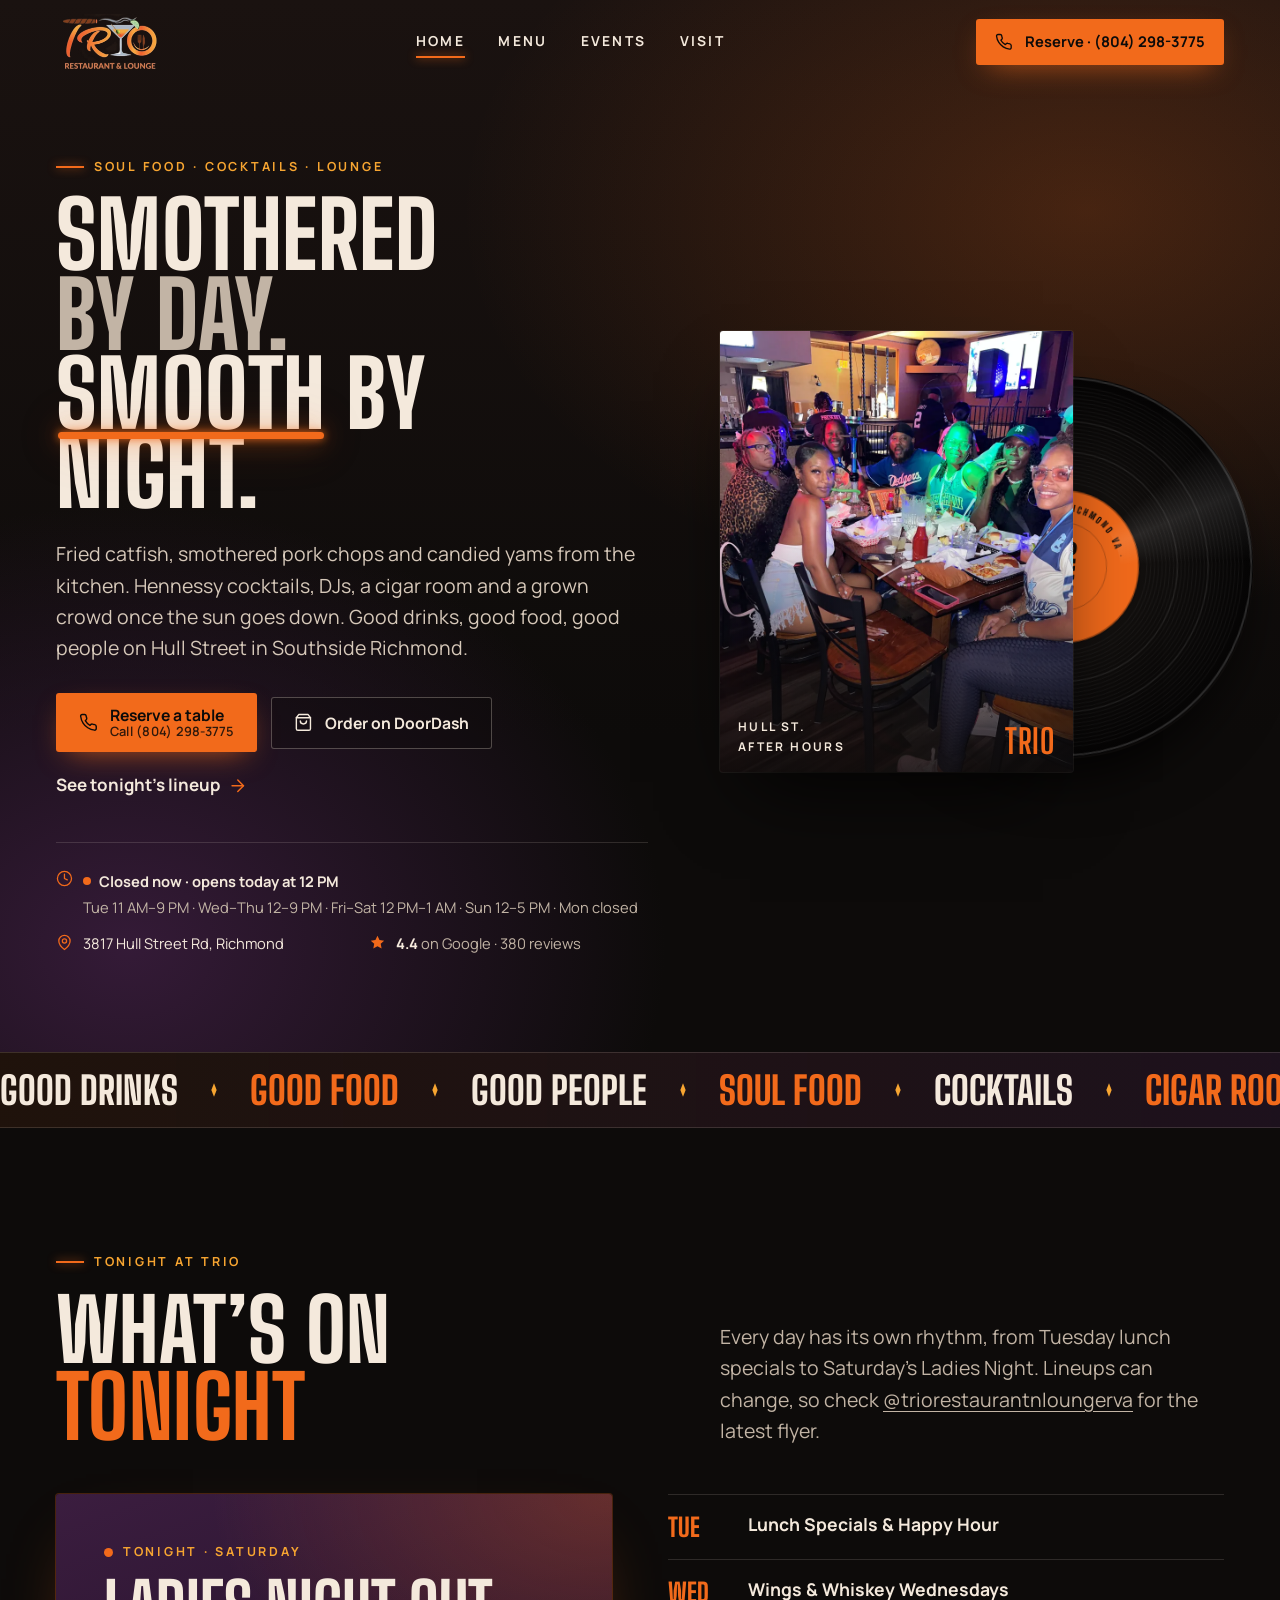
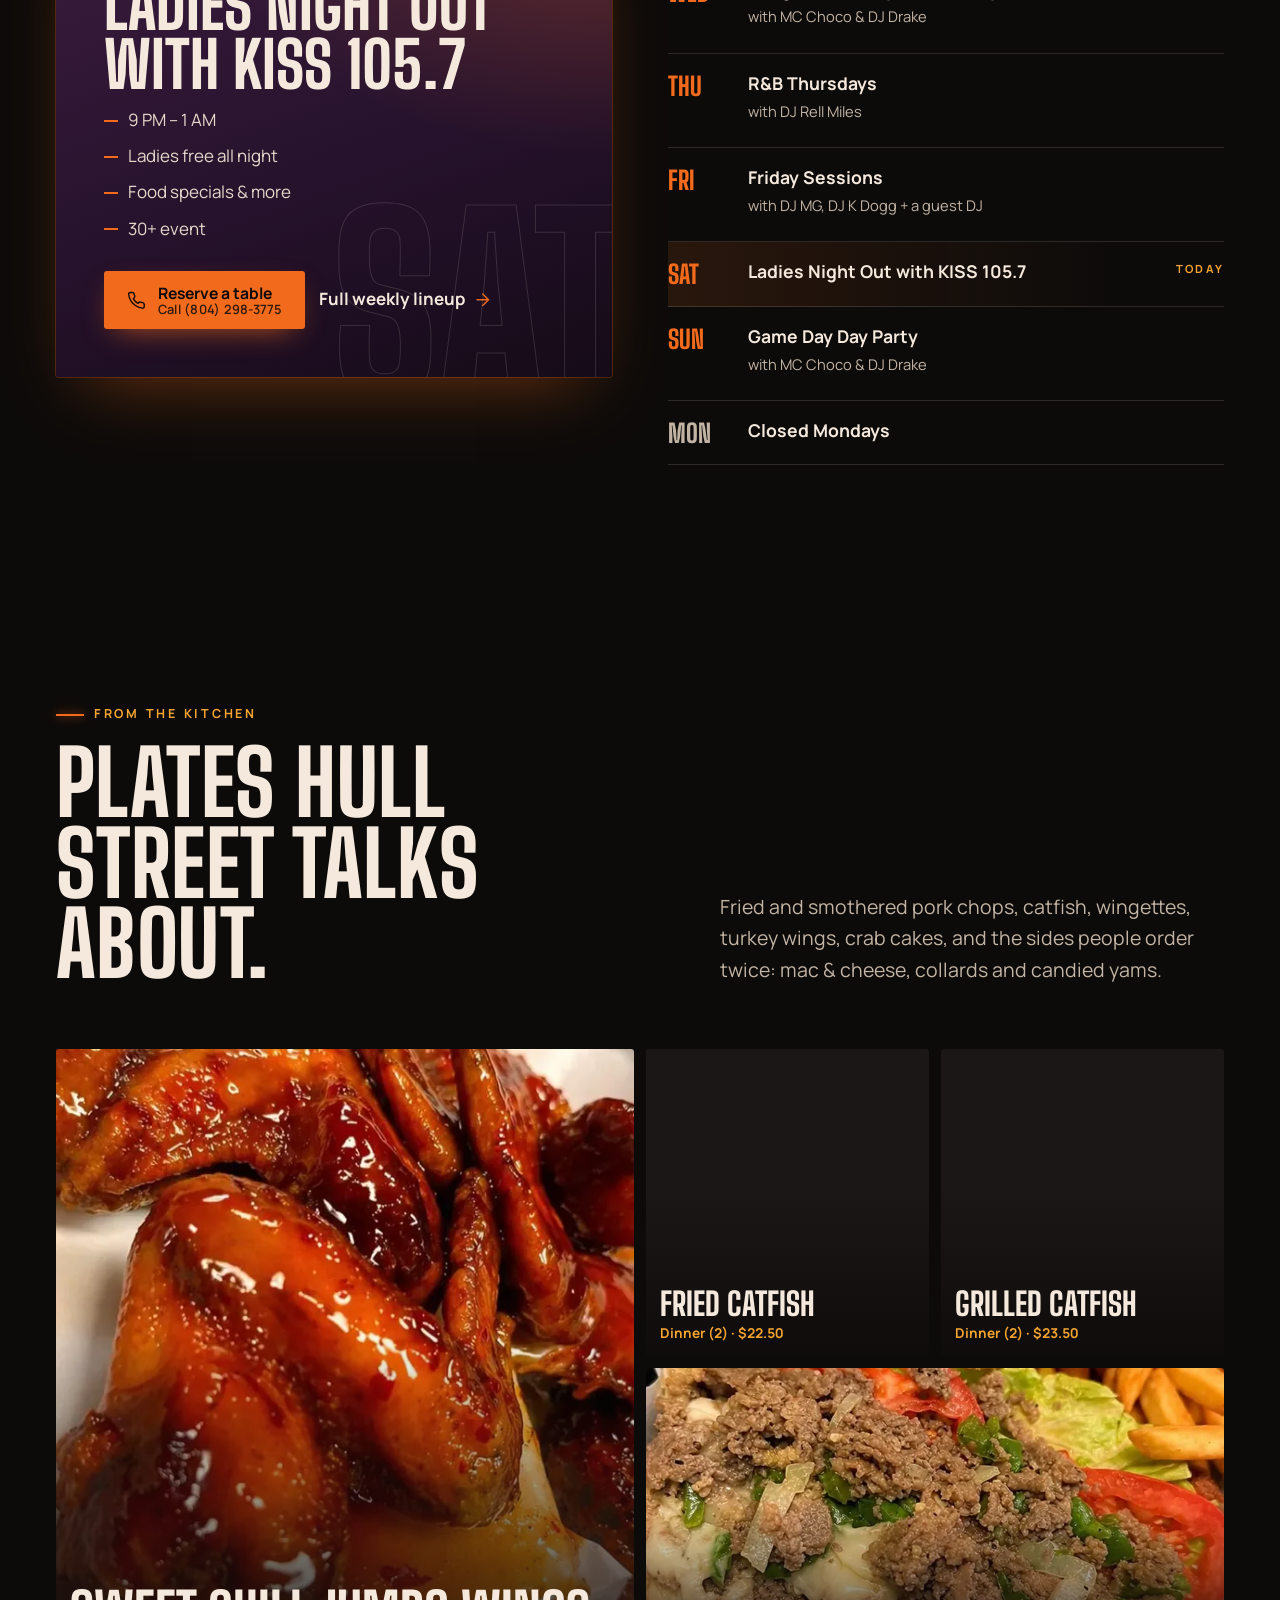
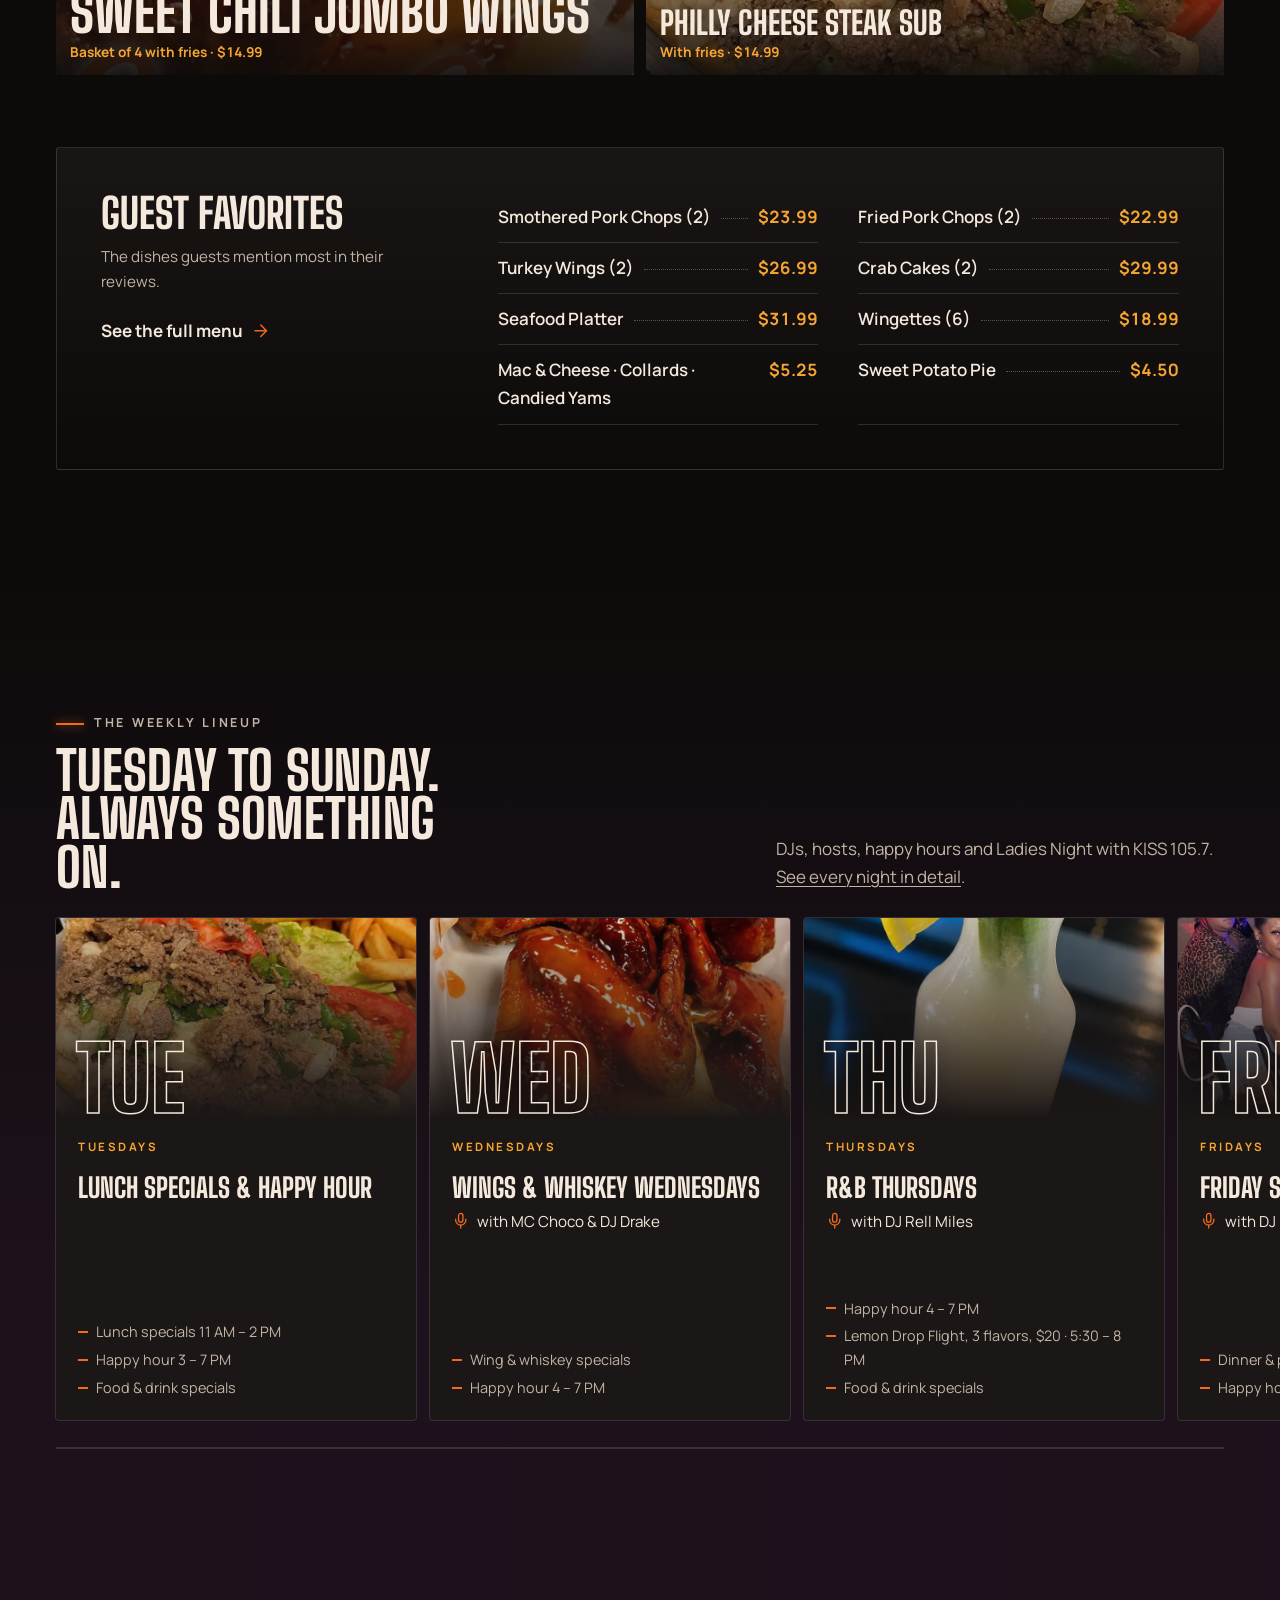
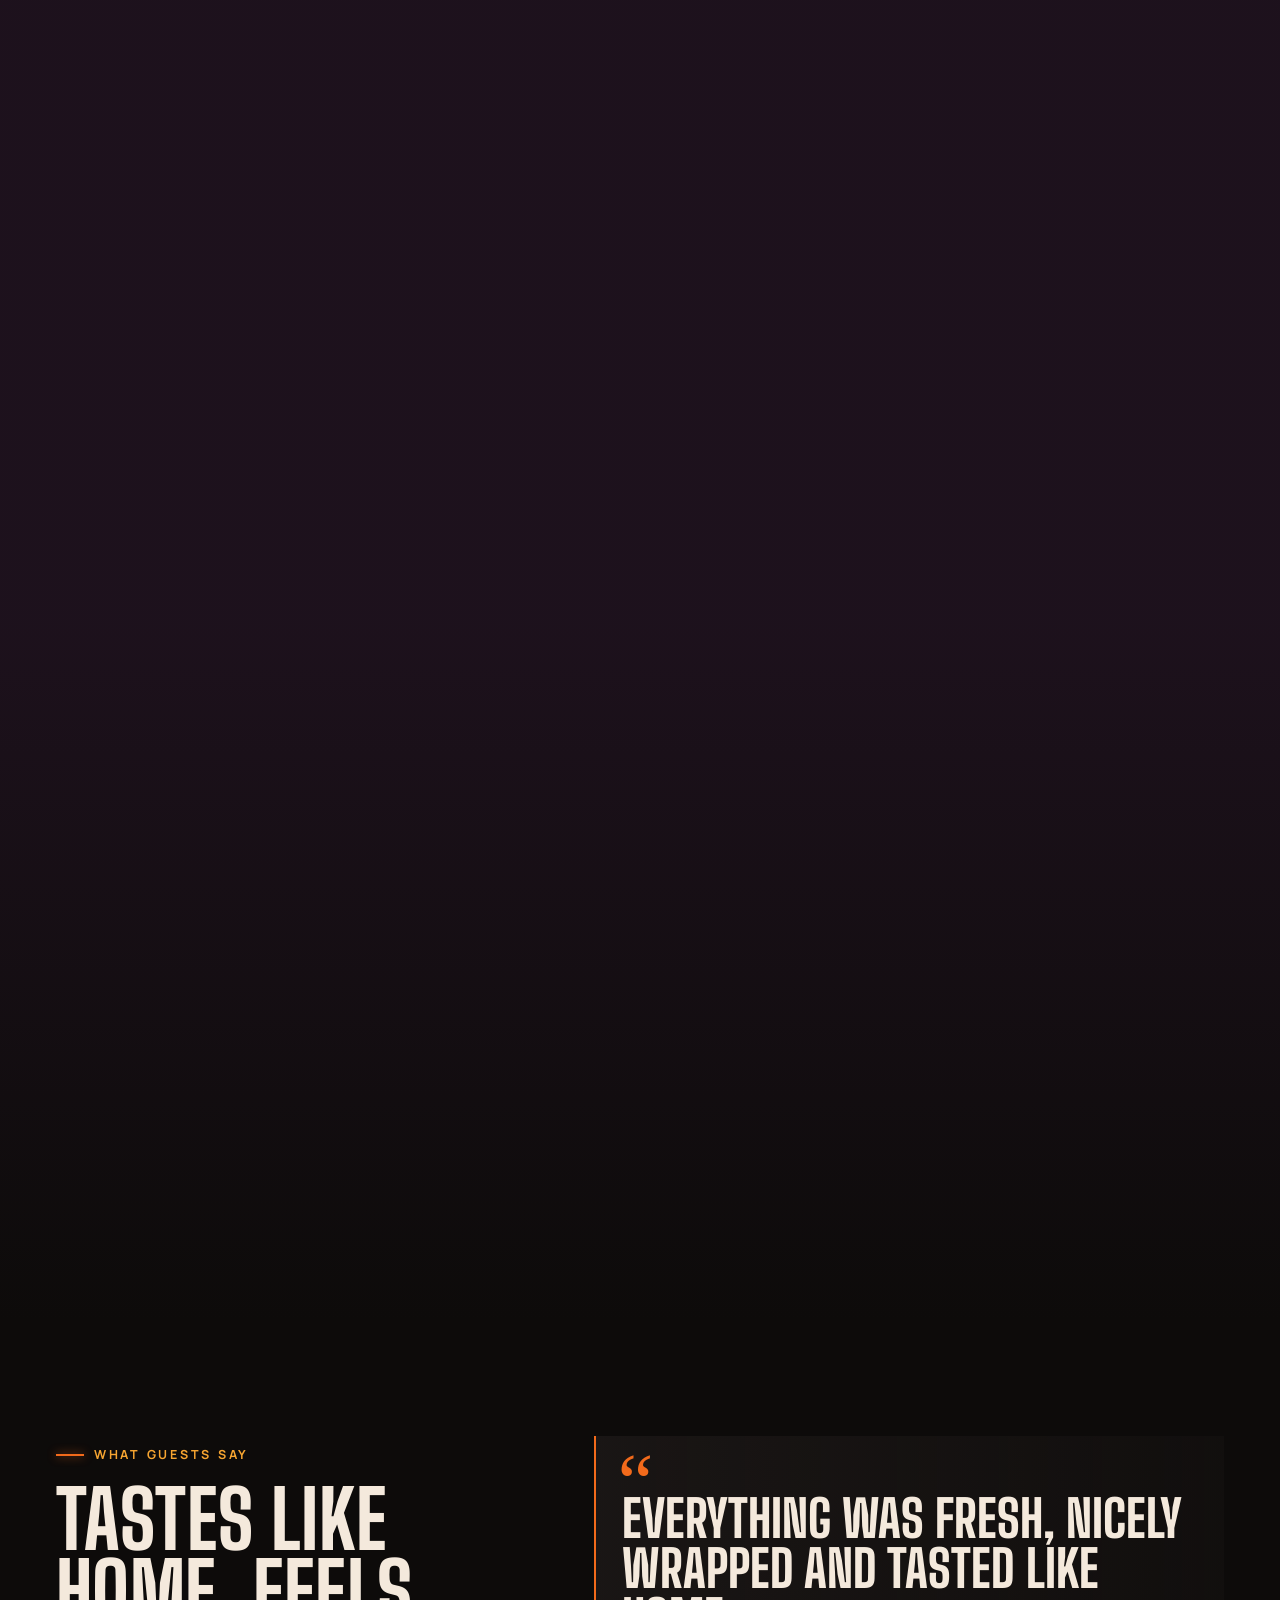
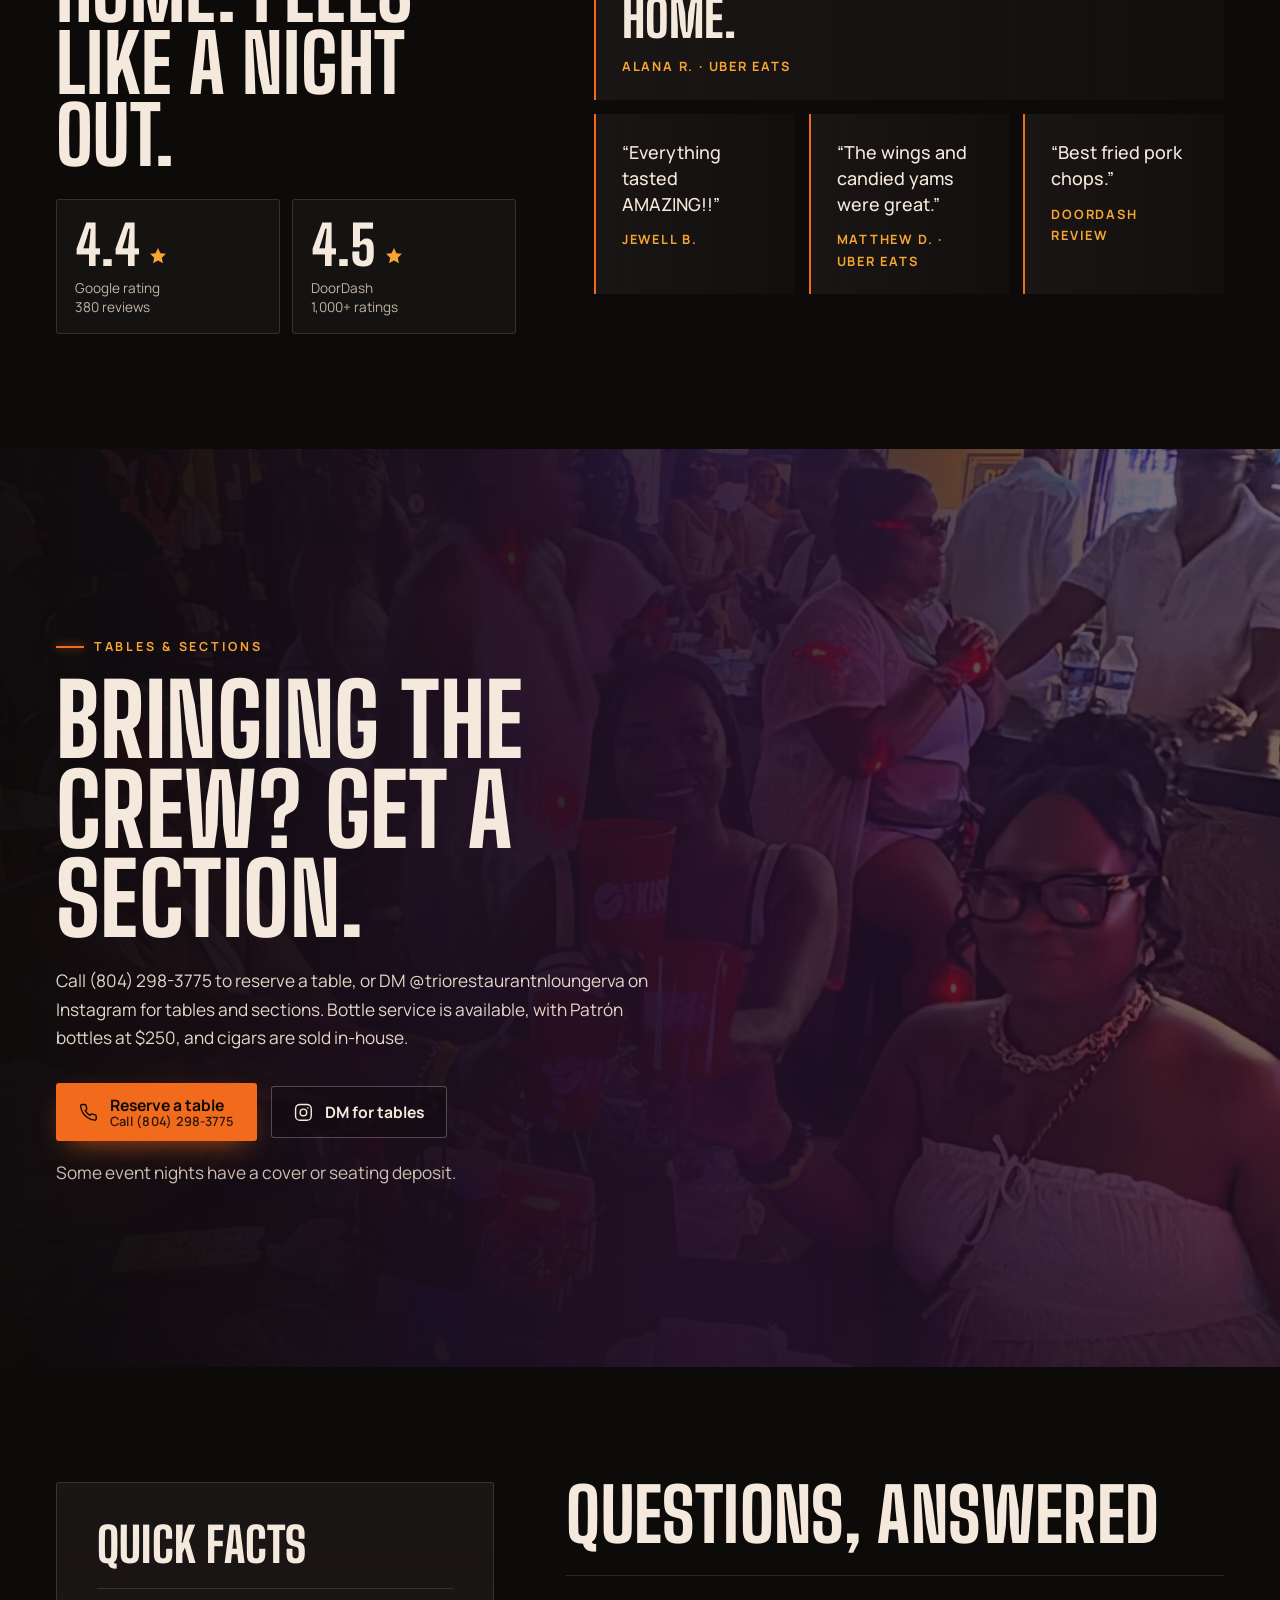
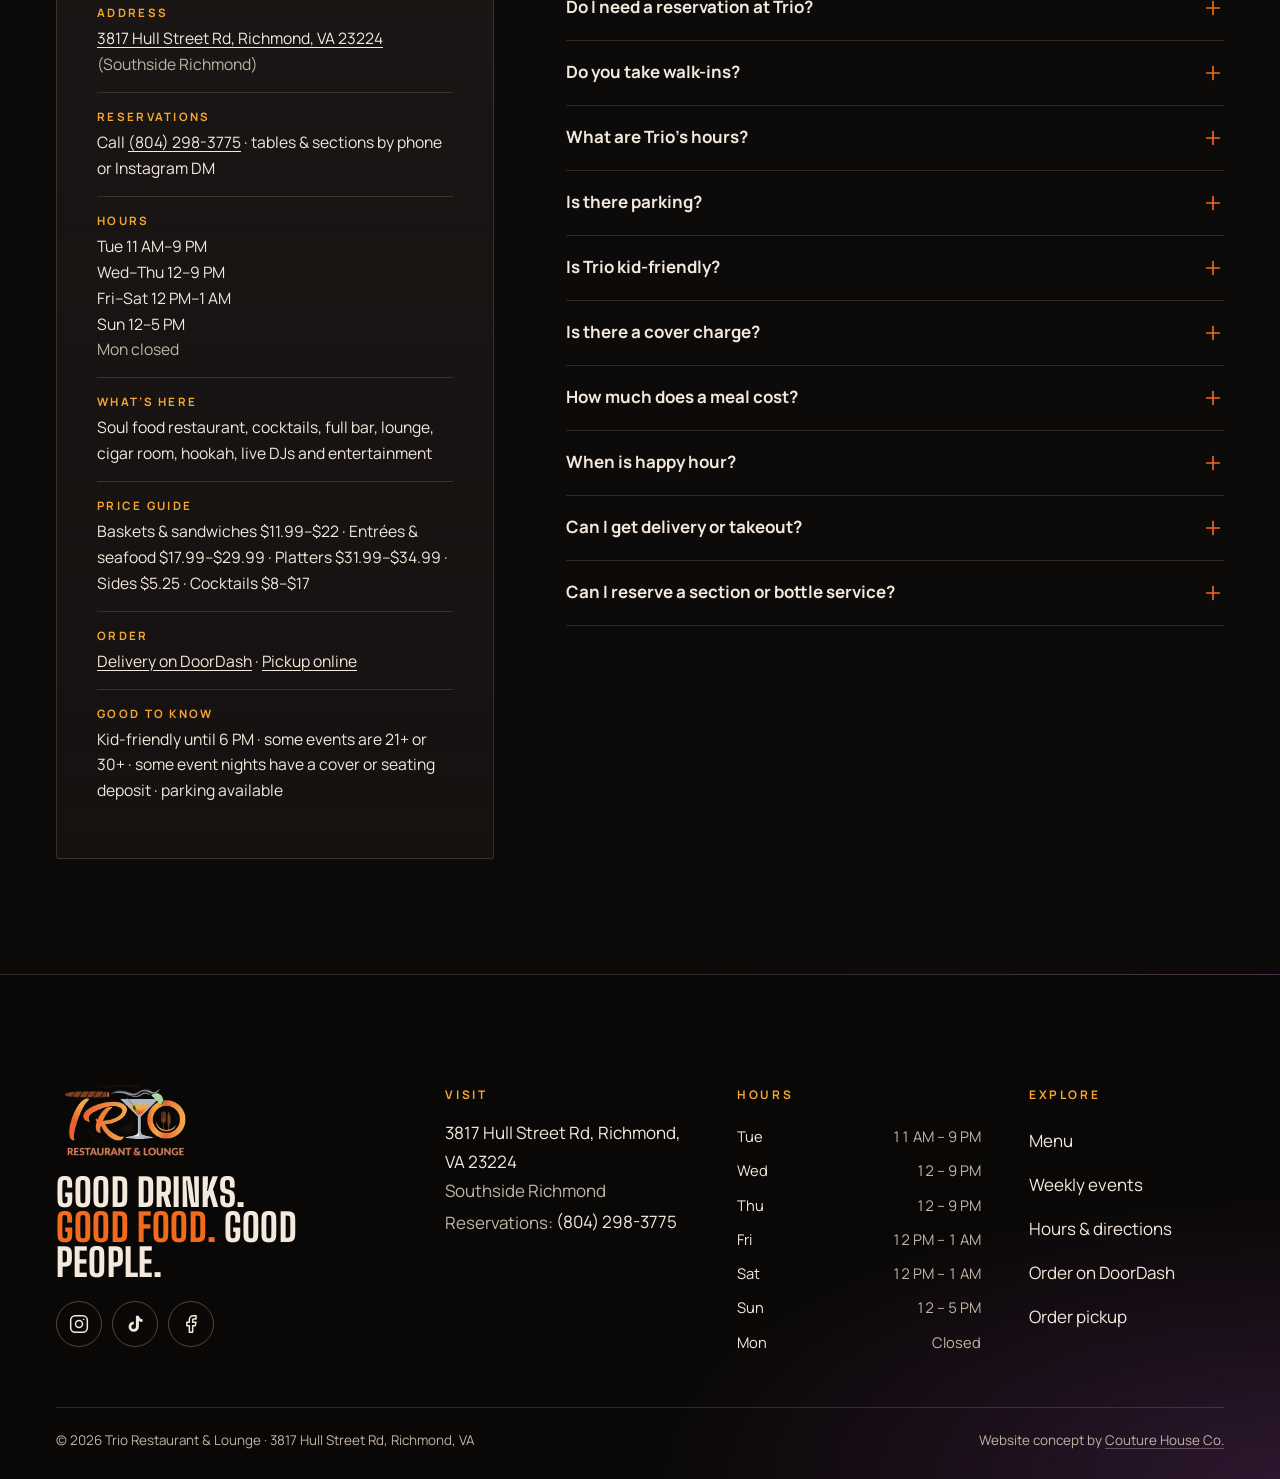
==== index.html @ 821d1ee8 "Initial commit: Trio Restaurant and Lounge static website for triorva.com." ====
<!doctype html>
<html lang="en">
<head>
<meta charset="utf-8">
<meta name="viewport" content="width=device-width, initial-scale=1, viewport-fit=cover">
<title>Trio Restaurant &amp; Lounge | Soul Food Lounge, Richmond, VA</title>
<meta name="description" content="Soul food by day, lounge by night on Hull Street Rd. Fried catfish, smothered chops, Hennessy cocktails, DJs &amp; a cigar room in Richmond, VA.">
<link rel="canonical" href="https://triorva.com/">
<meta name="robots" content="index, follow, max-image-preview:large">
<meta name="theme-color" content="#0d0b0a">
<meta name="color-scheme" content="dark">
<meta property="og:type" content="restaurant">
<meta property="og:site_name" content="Trio Restaurant &amp; Lounge">
<meta property="og:title" content="Trio Restaurant &amp; Lounge | Soul Food Lounge, Richmond, VA">
<meta property="og:description" content="Soul food by day, lounge by night on Hull Street Rd. Fried catfish, smothered chops, Hennessy cocktails, DJs &amp; a cigar room in Richmond, VA.">
<meta property="og:url" content="https://triorva.com/">
<meta property="og:image" content="https://triorva.com/assets/img/og.jpg">
<meta property="og:image:width" content="1200">
<meta property="og:image:height" content="630">
<meta property="og:image:alt" content="Trio Restaurant &amp; Lounge logo over a packed lounge on Hull Street Rd, Richmond">
<meta property="og:locale" content="en_US">
<meta name="twitter:card" content="summary_large_image">
<meta name="twitter:title" content="Trio Restaurant &amp; Lounge | Soul Food Lounge, Richmond, VA">
<meta name="twitter:description" content="Soul food by day, lounge by night on Hull Street Rd. Fried catfish, smothered chops, Hennessy cocktails, DJs &amp; a cigar room in Richmond, VA.">
<meta name="twitter:image" content="https://triorva.com/assets/img/og.jpg">
<link rel="icon" href="assets/img/favicon.svg" type="image/svg+xml">
<link rel="icon" href="assets/img/favicon-32.png" sizes="32x32" type="image/png">
<link rel="apple-touch-icon" href="assets/img/apple-touch-icon.png">
<link rel="manifest" href="site.webmanifest">
<link rel="preload" href="assets/fonts/big-shoulders-display-latin-700-normal.woff2" as="font" type="font/woff2" crossorigin>
<link rel="stylesheet" href="assets/css/fonts.css">
<link rel="stylesheet" href="assets/css/site.css">
<script>document.documentElement.classList.add('js');</script>
<script src="assets/js/site.js" defer></script>
<script type="application/ld+json">{"@context":"https://schema.org","@type":"Restaurant","additionalType":"https://schema.org/BarOrPub","@id":"https://triorva.com/#restaurant","name":"Trio Restaurant & Lounge","alternateName":"TRiO","description":"Soul food restaurant, cocktail bar and lounge on Hull Street Rd in Southside Richmond, VA, with a cigar room, live DJs and weekly events.","url":"https://triorva.com/","logo":"https://triorva.com/assets/img/logo-trio.webp","image":["https://triorva.com/assets/img/og.jpg","https://triorva.com/assets/img/lounge-crowd.webp","https://triorva.com/assets/img/plate-catfish-fried.webp"],"telephone":"+1-804-298-3775","address":{"@type":"PostalAddress","streetAddress":"3817 Hull Street Rd","addressLocality":"Richmond","addressRegion":"VA","postalCode":"23224","addressCountry":"US"},"areaServed":[{"@type":"City","name":"Richmond, VA"},{"@type":"Place","name":"Southside Richmond"}],"openingHoursSpecification":[{"@type":"OpeningHoursSpecification","dayOfWeek":"https://schema.org/Tuesday","opens":"11:00","closes":"21:00"},{"@type":"OpeningHoursSpecification","dayOfWeek":["https://schema.org/Wednesday","https://schema.org/Thursday"],"opens":"12:00","closes":"21:00"},{"@type":"OpeningHoursSpecification","dayOfWeek":["https://schema.org/Friday","https://schema.org/Saturday"],"opens":"12:00","closes":"01:00"},{"@type":"OpeningHoursSpecification","dayOfWeek":"https://schema.org/Sunday","opens":"12:00","closes":"17:00"}],"servesCuisine":["Soul Food","Southern","Seafood"],"priceRange":"$11–$35","acceptsReservations":true,"hasMenu":"https://triorva.com/menu.html","sameAs":["https://www.instagram.com/triorestaurantnloungerva/","https://www.tiktok.com/@triorva7","https://www.facebook.com/p/TRIO-Restaurant-Lounge-100068865251230/"],"amenityFeature":[{"@type":"LocationFeatureSpecification","name":"Full bar","value":true},{"@type":"LocationFeatureSpecification","name":"Cigar room","value":true},{"@type":"LocationFeatureSpecification","name":"Live DJs and entertainment","value":true},{"@type":"LocationFeatureSpecification","name":"Parking available","value":true}],"potentialAction":{"@type":"OrderAction","target":{"@type":"EntryPoint","urlTemplate":"https://www.doordash.com/store/trio-restaurant-&-lounge-richmond-1803823/","actionPlatform":["https://schema.org/DesktopWebPlatform","https://schema.org/MobileWebPlatform"]},"deliveryMethod":"https://purl.org/goodrelations/v1#DeliveryModeOwnFleet"},"aggregateRating":{"@type":"AggregateRating","ratingValue":"4.4","reviewCount":"380","bestRating":"5","worstRating":"1"}}</script>
<script type="application/ld+json">{"@context":"https://schema.org","@type":"WebSite","@id":"https://triorva.com/#website","url":"https://triorva.com/","name":"Trio Restaurant & Lounge","inLanguage":"en-US","publisher":{"@id":"https://triorva.com/#restaurant"}}</script>
<script type="application/ld+json">{"@context":"https://schema.org","@type":"FAQPage","mainEntity":[{"@type":"Question","name":"Do I need a reservation at Trio?","acceptedAnswer":{"@type":"Answer","text":"Reservations are taken by phone at (804) 298-3775. They are the best way to lock in a table on busy event nights, and tables and sections can also be requested by Instagram DM."}},{"@type":"Question","name":"Do you take walk-ins?","acceptedAnswer":{"@type":"Answer","text":"Yes. Walk in any time during regular hours. On Friday and Saturday event nights, calling ahead is the safest way to get a seat."}},{"@type":"Question","name":"What are Trio’s hours?","acceptedAnswer":{"@type":"Answer","text":"Tuesday 11 AM–9 PM, Wednesday and Thursday 12–9 PM, Friday and Saturday 12 PM–1 AM, and Sunday 12–5 PM. Trio is closed on Mondays."}},{"@type":"Question","name":"Is there parking?","acceptedAnswer":{"@type":"Answer","text":"Yes, parking is available at the restaurant at 3817 Hull Street Rd."}},{"@type":"Question","name":"Is Trio kid-friendly?","acceptedAnswer":{"@type":"Answer","text":"Yes, until 6 PM, with a kids menu of tenders, wingettes and shrimp from $10.99. After that it’s a grown-folks lounge, and some events are 21+ or 30+."}},{"@type":"Question","name":"Is there a cover charge?","acceptedAnswer":{"@type":"Answer","text":"Some event nights have a cover or a seating deposit. Call or check Trio’s Instagram for the night you’re planning."}},{"@type":"Question","name":"How much does a meal cost?","acceptedAnswer":{"@type":"Answer","text":"Baskets and sandwiches with fries run $11.99–$22, entrées and seafood dinners $17.99–$29.99, and Trio platters $31.99–$34.99. Sides are $5.25 and signature cocktails $8–$17."}},{"@type":"Question","name":"When is happy hour?","acceptedAnswer":{"@type":"Answer","text":"Tuesday 3–7 PM, Wednesday and Thursday 4–7 PM, and Friday 4–8 PM, with food and drink specials."}},{"@type":"Question","name":"Can I get delivery or takeout?","acceptedAnswer":{"@type":"Answer","text":"Yes. Order delivery on DoorDash, or order pickup online through Trio’s Toast page."}},{"@type":"Question","name":"Can I reserve a section or bottle service?","acceptedAnswer":{"@type":"Answer","text":"Yes. Tables and sections can be reserved by calling (804) 298-3775 or sending a DM to @triorestaurantnloungerva on Instagram. Bottle service is available, with Patrón bottles at $250."}}]}</script>
</head>
<body>
<a class="skip-link" href="#main">Skip to content</a>
<div class="smoke" aria-hidden="true"></div>
<header class="site-header">
  <div class="wrap header-inner">
    <a class="brand" href="index.html" aria-label="Trio Restaurant &amp; Lounge, home">
      <img src="assets/img/logo-trio-alpha.webp" width="432" height="223" alt="Trio Restaurant &amp; Lounge">
    </a>
    <nav id="site-nav" class="site-nav" aria-label="Main">
      <ul>
        <li><a href="index.html" aria-current="page">Home<span>Soul food & lounge</span></a></li><li><a href="menu.html">Menu<span>Plates & drinks</span></a></li><li><a href="events.html">Events<span>Weekly lineup</span></a></li><li><a href="visit.html">Visit<span>Hours & directions</span></a></li>
      </ul>
      <div class="nav-extra">
        <a class="btn btn--ember" href="tel:+18042983775"><svg class="icon" viewBox="0 0 24 24" aria-hidden="true" focusable="false"><path d="M22 16.9v3a2 2 0 0 1-2.2 2 19.8 19.8 0 0 1-8.6-3.1 19.5 19.5 0 0 1-6-6A19.8 19.8 0 0 1 2.1 4.2 2 2 0 0 1 4.1 2h3a2 2 0 0 1 2 1.7c.1.9.4 1.8.7 2.7a2 2 0 0 1-.5 2.1L8 9.8a16 16 0 0 0 6 6l1.3-1.3a2 2 0 0 1 2.1-.4c.9.3 1.8.6 2.7.7a2 2 0 0 1 1.7 2z"/></svg><span class="btn-stack">Reserve a table<small>Call (804) 298-3775</small></span></a>
        <a class="btn btn--ghost" href="https://www.doordash.com/store/trio-restaurant-&-lounge-richmond-1803823/" rel="noopener" target="_blank"><svg class="icon" viewBox="0 0 24 24" aria-hidden="true" focusable="false"><path d="M6 2 3 6v14a2 2 0 0 0 2 2h14a2 2 0 0 0 2-2V6l-3-4z"/><path d="M3 6h18"/><path d="M16 10a4 4 0 0 1-8 0"/></svg>Order delivery on DoorDash</a>
        <a class="btn btn--ghost" href="https://www.instagram.com/triorestaurantnloungerva/" rel="noopener" target="_blank"><svg class="icon" viewBox="0 0 24 24" aria-hidden="true" focusable="false"><rect x="2" y="2" width="20" height="20" rx="5.5"/><circle cx="12" cy="12" r="4.2"/><circle cx="17.6" cy="6.4" r="1" fill="currentColor" stroke="none"/></svg>Follow @triorestaurantnloungerva</a>
      </div>
    </nav>
    <div class="header-actions">
      <a class="btn btn--ember header-cta" href="tel:+18042983775"><svg class="icon" viewBox="0 0 24 24" aria-hidden="true" focusable="false"><path d="M22 16.9v3a2 2 0 0 1-2.2 2 19.8 19.8 0 0 1-8.6-3.1 19.5 19.5 0 0 1-6-6A19.8 19.8 0 0 1 2.1 4.2 2 2 0 0 1 4.1 2h3a2 2 0 0 1 2 1.7c.1.9.4 1.8.7 2.7a2 2 0 0 1-.5 2.1L8 9.8a16 16 0 0 0 6 6l1.3-1.3a2 2 0 0 1 2.1-.4c.9.3 1.8.6 2.7.7a2 2 0 0 1 1.7 2z"/></svg>Reserve · (804) 298-3775</a>
      <button class="nav-toggle" type="button" aria-expanded="false" aria-controls="site-nav" aria-label="Open menu">
        <svg class="icon icon-menu" viewBox="0 0 24 24" aria-hidden="true" focusable="false"><path d="M4 7h16"/><path d="M4 12h16"/><path d="M4 17h10"/></svg><svg class="icon icon-close" viewBox="0 0 24 24" aria-hidden="true" focusable="false"><path d="M18 6 6 18"/><path d="m6 6 12 12"/></svg><span>Menu</span>
      </button>
    </div>
  </div>
</header>
<main id="main">
<section class="hero" aria-labelledby="hero-title">
  <div class="wrap hero-grid">
    <div class="hero-copy">
      <p class="eyebrow">Soul food · Cocktails · Lounge</p>
      <h1 id="hero-title" class="display hero-title"><span class="line">Smothered</span><span class="line line--dim">by day.</span><span class="line"><span class="neon">Smooth</span> by night.</span></h1>
      <p class="lede">Fried catfish, smothered pork chops and candied yams from the kitchen. Hennessy cocktails, DJs, a cigar room and a grown crowd once the sun goes down. Good drinks, good food, good people on Hull Street in Southside Richmond.</p>
      <div class="cta-row">
        <a class="btn btn--ember " href="tel:+18042983775"><svg class="icon" viewBox="0 0 24 24" aria-hidden="true" focusable="false"><path d="M22 16.9v3a2 2 0 0 1-2.2 2 19.8 19.8 0 0 1-8.6-3.1 19.5 19.5 0 0 1-6-6A19.8 19.8 0 0 1 2.1 4.2 2 2 0 0 1 4.1 2h3a2 2 0 0 1 2 1.7c.1.9.4 1.8.7 2.7a2 2 0 0 1-.5 2.1L8 9.8a16 16 0 0 0 6 6l1.3-1.3a2 2 0 0 1 2.1-.4c.9.3 1.8.6 2.7.7a2 2 0 0 1 1.7 2z"/></svg><span class="btn-stack">Reserve a table<small>Call (804) 298-3775</small></span></a>
        <a class="btn btn--ghost" href="https://www.doordash.com/store/trio-restaurant-&-lounge-richmond-1803823/" rel="noopener" target="_blank"><svg class="icon" viewBox="0 0 24 24" aria-hidden="true" focusable="false"><path d="M6 2 3 6v14a2 2 0 0 0 2 2h14a2 2 0 0 0 2-2V6l-3-4z"/><path d="M3 6h18"/><path d="M16 10a4 4 0 0 1-8 0"/></svg>Order on DoorDash</a>
        <a class="text-link" href="#tonight">See tonight’s lineup<svg class="icon" viewBox="0 0 24 24" aria-hidden="true" focusable="false"><path d="M5 12h14"/><path d="m12 5 7 7-7 7"/></svg></a>
      </div>
      <ul class="hero-meta">
        <li><svg class="icon" viewBox="0 0 24 24" aria-hidden="true" focusable="false"><circle cx="12" cy="12" r="10"/><path d="M12 6v6l4 2"/></svg><span><span class="open-status" data-open-status hidden></span> <span class="hero-hours">Tue 11 AM–9 PM · Wed–Thu 12–9 PM · Fri–Sat 12 PM–1 AM · Sun 12–5 PM · Mon closed</span></span></li>
        <li><svg class="icon" viewBox="0 0 24 24" aria-hidden="true" focusable="false"><path d="M20 10c0 6-8 12-8 12s-8-6-8-12a8 8 0 0 1 16 0z"/><circle cx="12" cy="10" r="3"/></svg><a href="https://www.google.com/maps/search/?api=1&query=Trio+Restaurant+%26+Lounge+3817+Hull+Street+Rd+Richmond+VA+23224" rel="noopener" target="_blank">3817 Hull Street Rd, Richmond</a></li>
        <li><svg class="icon icon--fill" viewBox="0 0 24 24" aria-hidden="true" focusable="false"><path d="M12 2.5l2.9 6.1 6.6.8-4.9 4.6 1.3 6.6L12 17.3l-5.9 3.3 1.3-6.6L2.5 9.4l6.6-.8z"/></svg><span><strong>4.4</strong> on Google · 380 reviews</span></li>
      </ul>
    </div>
    <div class="hero-visual">
      <div class="vinyl" aria-hidden="true">
  <svg class="vinyl-disc" data-vinyl viewBox="0 0 400 400" focusable="false">
    <defs>
      <radialGradient id="hv-g" cx="50%" cy="50%" r="50%">
        <stop offset="0" stop-color="#1c1816"/><stop offset="0.6" stop-color="#0e0c0b"/><stop offset="1" stop-color="#050404"/>
      </radialGradient>
      <path id="hv-ring" d="M200,200 m-58,0 a58,58 0 1,1 116,0 a58,58 0 1,1 -116,0"/>
    </defs>
    <circle cx="200" cy="200" r="199" fill="url(#hv-g)"/>
    <circle cx="200" cy="200" r="197" fill="none" stroke="rgba(255,255,255,.16)" stroke-width="2"/>
    <circle cx="200" cy="200" r="188" fill="none" stroke="rgba(255,255,255,0.05)" stroke-width="1"/><circle cx="200" cy="200" r="184" fill="none" stroke="rgba(255,255,255,0.05)" stroke-width="1"/><circle cx="200" cy="200" r="180" fill="none" stroke="rgba(255,255,255,0.05)" stroke-width="1"/><circle cx="200" cy="200" r="176" fill="none" stroke="rgba(255,255,255,0.05)" stroke-width="1"/><circle cx="200" cy="200" r="172" fill="none" stroke="rgba(255,255,255,0.05)" stroke-width="1"/><circle cx="200" cy="200" r="168" fill="none" stroke="rgba(255,255,255,0.05)" stroke-width="1"/><circle cx="200" cy="200" r="164" fill="none" stroke="rgba(255,255,255,0.05)" stroke-width="1"/><circle cx="200" cy="200" r="160" fill="none" stroke="rgba(255,255,255,0.05)" stroke-width="1"/><circle cx="200" cy="200" r="156" fill="none" stroke="rgba(255,255,255,0.05)" stroke-width="1"/><circle cx="200" cy="200" r="152" fill="none" stroke="rgba(255,255,255,0.1)" stroke-width="1.4"/><circle cx="200" cy="200" r="148" fill="none" stroke="rgba(255,255,255,0.05)" stroke-width="1"/><circle cx="200" cy="200" r="144" fill="none" stroke="rgba(255,255,255,0.05)" stroke-width="1"/><circle cx="200" cy="200" r="140" fill="none" stroke="rgba(255,255,255,0.05)" stroke-width="1"/><circle cx="200" cy="200" r="136" fill="none" stroke="rgba(255,255,255,0.05)" stroke-width="1"/><circle cx="200" cy="200" r="132" fill="none" stroke="rgba(255,255,255,0.05)" stroke-width="1"/><circle cx="200" cy="200" r="128" fill="none" stroke="rgba(255,255,255,0.05)" stroke-width="1"/><circle cx="200" cy="200" r="124" fill="none" stroke="rgba(255,255,255,0.05)" stroke-width="1"/><circle cx="200" cy="200" r="120" fill="none" stroke="rgba(255,255,255,0.1)" stroke-width="1.4"/><circle cx="200" cy="200" r="116" fill="none" stroke="rgba(255,255,255,0.05)" stroke-width="1"/><circle cx="200" cy="200" r="112" fill="none" stroke="rgba(255,255,255,0.05)" stroke-width="1"/><circle cx="200" cy="200" r="108" fill="none" stroke="rgba(255,255,255,0.05)" stroke-width="1"/><circle cx="200" cy="200" r="104" fill="none" stroke="rgba(255,255,255,0.05)" stroke-width="1"/><circle cx="200" cy="200" r="100" fill="none" stroke="rgba(255,255,255,0.05)" stroke-width="1"/><circle cx="200" cy="200" r="96" fill="none" stroke="rgba(255,255,255,0.05)" stroke-width="1"/><circle cx="200" cy="200" r="92" fill="none" stroke="rgba(255,255,255,0.05)" stroke-width="1"/><circle cx="200" cy="200" r="88" fill="none" stroke="rgba(255,255,255,0.05)" stroke-width="1"/>
    <circle cx="200" cy="200" r="80" fill="#f26a1b"/>
    <circle cx="200" cy="200" r="80" fill="none" stroke="#0d0b0a" stroke-opacity=".35" stroke-width="3"/>
    <circle cx="200" cy="200" r="46" fill="none" stroke="#0d0b0a" stroke-opacity=".25" stroke-width="1"/>
    <text class="vinyl-label-text" font-size="9.5" letter-spacing="2.4" fill="#0d0b0a"><textPath href="#hv-ring">SIDE A · HULL STREET SESSIONS · RICHMOND VA ·</textPath></text>
    <text class="vinyl-label-text" x="200" y="213" text-anchor="middle" font-size="38" fill="#0d0b0a">TRiO</text>
    <rect x="193" y="165" width="14" height="3" rx="1.5" fill="#f7a531"/>
    <circle cx="200" cy="200" r="5" fill="#0d0b0a"/>
  </svg>
  <div class="vinyl-sheen"></div>
</div>
      <figure class="sleeve">
        <img src="assets/img/lounge-crowd.webp" srcset="assets/img/lounge-crowd-800.webp 800w, assets/img/lounge-crowd.webp 1600w" sizes="(min-width: 960px) 40vw, 80vw" width="1600" height="2133" alt="Friends in football jerseys gathered around a table inside Trio’s lounge, lit in blue and warm amber" fetchpriority="high" decoding="async">
        <figcaption><span>Hull St.<br>After hours</span><b>TRiO</b></figcaption>
      </figure>
    </div>
  </div>
</section>

<div class="ticker">
  <p class="sr-only">Good drinks, good food, good people: soul food, cocktails, cigar room, hookah, live DJs and happy hour on Hull Street.</p>
  <div class="ticker-track" aria-hidden="true"><div class="ticker-group"><span>Good drinks</span><svg viewBox="0 0 24 24" aria-hidden="true" class="icon--fill" fill="currentColor"><path d="M12 2l4 10-4 10-4-10z"/></svg><span>Good food</span><svg viewBox="0 0 24 24" aria-hidden="true" class="icon--fill" fill="currentColor"><path d="M12 2l4 10-4 10-4-10z"/></svg><span>Good people</span><svg viewBox="0 0 24 24" aria-hidden="true" class="icon--fill" fill="currentColor"><path d="M12 2l4 10-4 10-4-10z"/></svg><span>Soul food</span><svg viewBox="0 0 24 24" aria-hidden="true" class="icon--fill" fill="currentColor"><path d="M12 2l4 10-4 10-4-10z"/></svg><span>Cocktails</span><svg viewBox="0 0 24 24" aria-hidden="true" class="icon--fill" fill="currentColor"><path d="M12 2l4 10-4 10-4-10z"/></svg><span>Cigar room</span><svg viewBox="0 0 24 24" aria-hidden="true" class="icon--fill" fill="currentColor"><path d="M12 2l4 10-4 10-4-10z"/></svg><span>Hookah</span><svg viewBox="0 0 24 24" aria-hidden="true" class="icon--fill" fill="currentColor"><path d="M12 2l4 10-4 10-4-10z"/></svg><span>Live DJs</span><svg viewBox="0 0 24 24" aria-hidden="true" class="icon--fill" fill="currentColor"><path d="M12 2l4 10-4 10-4-10z"/></svg><span>Happy hour</span><svg viewBox="0 0 24 24" aria-hidden="true" class="icon--fill" fill="currentColor"><path d="M12 2l4 10-4 10-4-10z"/></svg><span>Hull Street</span><svg viewBox="0 0 24 24" aria-hidden="true" class="icon--fill" fill="currentColor"><path d="M12 2l4 10-4 10-4-10z"/></svg></div><div class="ticker-group"><span>Good drinks</span><svg viewBox="0 0 24 24" aria-hidden="true" class="icon--fill" fill="currentColor"><path d="M12 2l4 10-4 10-4-10z"/></svg><span>Good food</span><svg viewBox="0 0 24 24" aria-hidden="true" class="icon--fill" fill="currentColor"><path d="M12 2l4 10-4 10-4-10z"/></svg><span>Good people</span><svg viewBox="0 0 24 24" aria-hidden="true" class="icon--fill" fill="currentColor"><path d="M12 2l4 10-4 10-4-10z"/></svg><span>Soul food</span><svg viewBox="0 0 24 24" aria-hidden="true" class="icon--fill" fill="currentColor"><path d="M12 2l4 10-4 10-4-10z"/></svg><span>Cocktails</span><svg viewBox="0 0 24 24" aria-hidden="true" class="icon--fill" fill="currentColor"><path d="M12 2l4 10-4 10-4-10z"/></svg><span>Cigar room</span><svg viewBox="0 0 24 24" aria-hidden="true" class="icon--fill" fill="currentColor"><path d="M12 2l4 10-4 10-4-10z"/></svg><span>Hookah</span><svg viewBox="0 0 24 24" aria-hidden="true" class="icon--fill" fill="currentColor"><path d="M12 2l4 10-4 10-4-10z"/></svg><span>Live DJs</span><svg viewBox="0 0 24 24" aria-hidden="true" class="icon--fill" fill="currentColor"><path d="M12 2l4 10-4 10-4-10z"/></svg><span>Happy hour</span><svg viewBox="0 0 24 24" aria-hidden="true" class="icon--fill" fill="currentColor"><path d="M12 2l4 10-4 10-4-10z"/></svg><span>Hull Street</span><svg viewBox="0 0 24 24" aria-hidden="true" class="icon--fill" fill="currentColor"><path d="M12 2l4 10-4 10-4-10z"/></svg></div></div>
</div>

<section class="tonight section" id="tonight" aria-labelledby="tonight-title">
  <div class="wrap tonight-grid no-feature">
    <div class="tonight-head reveal">
      <div>
        <p class="eyebrow">Tonight at Trio</p>
        <h2 class="display" id="tonight-title">What’s on <span class="tonight-when" data-tonight-label>this week</span></h2>
      </div>
      <p class="lede">Every day has its own rhythm, from Tuesday lunch specials to Saturday’s Ladies Night. Lineups can change, so check <a href="https://www.instagram.com/triorestaurantnloungerva/" rel="noopener" target="_blank">@triorestaurantnloungerva</a> for the latest flyer.</p>
    </div>
    <div class="tonight-feature reveal" data-tonight-feature hidden>
      <p class="tf-kicker"><span class="pulse" aria-hidden="true"></span><span data-tonight-kicker>Tonight</span></p>
      <div data-tonight-slot></div>
      <div class="cta-row">
        <a class="btn btn--ember " href="tel:+18042983775"><svg class="icon" viewBox="0 0 24 24" aria-hidden="true" focusable="false"><path d="M22 16.9v3a2 2 0 0 1-2.2 2 19.8 19.8 0 0 1-8.6-3.1 19.5 19.5 0 0 1-6-6A19.8 19.8 0 0 1 2.1 4.2 2 2 0 0 1 4.1 2h3a2 2 0 0 1 2 1.7c.1.9.4 1.8.7 2.7a2 2 0 0 1-.5 2.1L8 9.8a16 16 0 0 0 6 6l1.3-1.3a2 2 0 0 1 2.1-.4c.9.3 1.8.6 2.7.7a2 2 0 0 1 1.7 2z"/></svg><span class="btn-stack">Reserve a table<small>Call (804) 298-3775</small></span></a>
        <a class="text-link" href="events.html">Full weekly lineup<svg class="icon" viewBox="0 0 24 24" aria-hidden="true" focusable="false"><path d="M5 12h14"/><path d="m12 5 7 7-7 7"/></svg></a>
      </div>
    </div>
    <ol class="week-list reveal" data-week aria-label="This week at Trio">
      <li class="week-item" data-day="2">
          <span class="wk-day">Tue</span>
          <div class="wk-body">
            <h3 class="wk-title">Lunch Specials &amp; Happy Hour</h3>
            
            <ul class="wk-lines"><li>Lunch specials 11 AM – 2 PM</li><li>Happy hour 3 – 7 PM</li><li>Food &amp; drink specials</li></ul>
          </div>
        </li><li class="week-item" data-day="3">
          <span class="wk-day">Wed</span>
          <div class="wk-body">
            <h3 class="wk-title">Wings &amp; Whiskey Wednesdays</h3>
            <p class="wk-hosts">with MC Choco &amp; DJ Drake</p>
            <ul class="wk-lines"><li>Wing &amp; whiskey specials</li><li>Happy hour 4 – 7 PM</li></ul>
          </div>
        </li><li class="week-item" data-day="4">
          <span class="wk-day">Thu</span>
          <div class="wk-body">
            <h3 class="wk-title">R&amp;B Thursdays</h3>
            <p class="wk-hosts">with DJ Rell Miles</p>
            <ul class="wk-lines"><li>Happy hour 4 – 7 PM</li><li>Lemon Drop Flight, 3 flavors, $20 · 5:30 – 8 PM</li><li>Food &amp; drink specials</li></ul>
          </div>
        </li><li class="week-item" data-day="5">
          <span class="wk-day">Fri</span>
          <div class="wk-body">
            <h3 class="wk-title">Friday Sessions</h3>
            <p class="wk-hosts">with DJ MG, DJ K Dogg + a guest DJ</p>
            <ul class="wk-lines"><li>Dinner &amp; party</li><li>Happy hour 4 – 8 PM</li></ul>
          </div>
        </li><li class="week-item" data-day="6">
          <span class="wk-day">Sat</span>
          <div class="wk-body">
            <h3 class="wk-title">Ladies Night Out with KISS 105.7</h3>
            
            <ul class="wk-lines"><li>9 PM – 1 AM</li><li>Ladies free all night</li><li>Food specials &amp; more</li><li>30+ event</li></ul>
          </div>
        </li><li class="week-item" data-day="0">
          <span class="wk-day">Sun</span>
          <div class="wk-body">
            <h3 class="wk-title">Game Day Day Party</h3>
            <p class="wk-hosts">with MC Choco &amp; DJ Drake</p>
            <ul class="wk-lines"><li>Football season Sundays</li><li>Kitchen open 12 – 5 PM</li></ul>
          </div>
        </li><li class="week-item is-closed" data-day="1">
          <span class="wk-day">Mon</span>
          <div class="wk-body">
            <h3 class="wk-title">Closed Mondays</h3>
            
            <ul class="wk-lines"><li>Back Tuesday at 11 AM with lunch specials</li></ul>
          </div>
        </li>
    </ol>
  </div>
</section>

<section class="plates section" aria-labelledby="plates-title">
  <div class="wrap">
    <header class="section-head section-head--split reveal">
      <div>
        <p class="eyebrow">From the kitchen</p>
        <h2 class="display" id="plates-title">Plates Hull Street talks about.</h2>
      </div>
      <p class="lede">Fried and smothered pork chops, catfish, wingettes, turkey wings, crab cakes, and the sides people order twice: mac &amp; cheese, collards and candied yams.</p>
    </header>
    <div class="plates-grid">
      <figure class="plate plate--hero reveal">
        <img src="assets/img/plate-wings.webp" srcset="assets/img/plate-wings-800.webp 800w, assets/img/plate-wings.webp 1085w" sizes="(min-width: 900px) 50vw, 100vw" width="1085" height="916" alt="Sweet chili jumbo wings, glossy and sticky, piled in a paper-lined basket" loading="lazy" decoding="async">
        <figcaption><span class="plate-name">Sweet chili jumbo wings</span><span class="plate-price">Basket of 4 with fries · $14.99</span></figcaption>
      </figure>
      <figure class="plate plate--sq reveal" style="--d:.08s">
        <img src="assets/img/plate-catfish-fried.webp" width="560" height="602" alt="Golden fried catfish with rice and gravy, collard greens and a dinner roll" loading="lazy" decoding="async">
        <figcaption><span class="plate-name">Fried catfish</span><span class="plate-price">Dinner (2) · $22.50</span></figcaption>
      </figure>
      <figure class="plate plate--sq reveal" style="--d:.16s">
        <img src="assets/img/plate-catfish-grilled.webp" width="561" height="602" alt="Seasoned grilled catfish fillets with collard greens and a dinner roll" loading="lazy" decoding="async">
        <figcaption><span class="plate-name">Grilled catfish</span><span class="plate-price">Dinner (2) · $23.50</span></figcaption>
      </figure>
      <figure class="plate plate--wide reveal" style="--d:.1s">
        <img src="assets/img/plate-philly.webp" srcset="assets/img/plate-philly-800.webp 800w, assets/img/plate-philly.webp 968w" sizes="(min-width: 900px) 50vw, 100vw" width="968" height="853" alt="Philly cheesesteak sub with peppers, onions and melted cheese beside a pile of fries" loading="lazy" decoding="async">
        <figcaption><span class="plate-name">Philly cheese steak sub</span><span class="plate-price">With fries · $14.99</span></figcaption>
      </figure>
    </div>
    <div class="board reveal">
      <div>
        <h3>Guest favorites</h3>
        <p class="board-sub">The dishes guests mention most in their reviews.</p>
        <a class="text-link" href="menu.html">See the full menu<svg class="icon" viewBox="0 0 24 24" aria-hidden="true" focusable="false"><path d="M5 12h14"/><path d="m12 5 7 7-7 7"/></svg></a>
      </div>
      <ul class="leaders">
        <li><span class="l-name">Smothered Pork Chops (2)</span><span class="l-dots"></span><span class="l-price">$23.99</span></li>
        <li><span class="l-name">Fried Pork Chops (2)</span><span class="l-dots"></span><span class="l-price">$22.99</span></li>
        <li><span class="l-name">Turkey Wings (2)</span><span class="l-dots"></span><span class="l-price">$26.99</span></li>
        <li><span class="l-name">Crab Cakes (2)</span><span class="l-dots"></span><span class="l-price">$29.99</span></li>
        <li><span class="l-name">Seafood Platter</span><span class="l-dots"></span><span class="l-price">$31.99</span></li>
        <li><span class="l-name">Wingettes (6)</span><span class="l-dots"></span><span class="l-price">$18.99</span></li>
        <li><span class="l-name">Mac &amp; Cheese · Collards · Candied Yams</span><span class="l-dots"></span><span class="l-price">$5.25</span></li>
        <li><span class="l-name">Sweet Potato Pie</span><span class="l-dots"></span><span class="l-price">$4.50</span></li>
      </ul>
    </div>
  </div>
</section>

<section class="lineup" id="lineup" data-lineup aria-labelledby="lineup-title">
  <div class="lineup-sticky">
    <div class="wrap lineup-head">
      <div>
        <p class="eyebrow">The weekly lineup</p>
        <h2 class="display" id="lineup-title">Tuesday to Sunday. Always something on.</h2>
      </div>
      <p>DJs, hosts, happy hours and Ladies Night with KISS 105.7. <a href="events.html">See every night in detail</a>.</p>
    </div>
    <div class="lineup-viewport">
      <ol class="lineup-track" data-lineup-track>
        <li class="lu-card">
          <div class="lu-media"><img src="assets/img/plate-philly.webp" srcset="assets/img/plate-philly-800.webp 800w, assets/img/plate-philly.webp 968w" sizes="360px" width="968" height="853" alt="Philly cheesesteak sub loaded with steak, peppers and melted cheese, with fries" loading="lazy" decoding="async"><span class="lu-day" aria-hidden="true">Tue</span></div>
          <div class="lu-body">
            <p class="lu-dayname">Tuesdays</p>
            <h3 class="lu-title">Lunch Specials &amp; Happy Hour</h3>
            
            <ul class="lu-lines"><li>Lunch specials 11 AM – 2 PM</li><li>Happy hour 3 – 7 PM</li><li>Food &amp; drink specials</li></ul>
          </div>
        </li><li class="lu-card">
          <div class="lu-media"><img src="assets/img/plate-wings.webp" srcset="assets/img/plate-wings-800.webp 800w, assets/img/plate-wings.webp 1085w" sizes="360px" width="1085" height="916" alt="Glossy sweet chili jumbo wings piled in a paper-lined basket" loading="lazy" decoding="async"><span class="lu-day" aria-hidden="true">Wed</span></div>
          <div class="lu-body">
            <p class="lu-dayname">Wednesdays</p>
            <h3 class="lu-title">Wings &amp; Whiskey Wednesdays</h3>
            <p class="lu-hosts"><svg class="icon" viewBox="0 0 24 24" aria-hidden="true" focusable="false"><rect x="9" y="2" width="6" height="12" rx="3"/><path d="M19 10v1a7 7 0 0 1-14 0v-1"/><path d="M12 18v4"/></svg><span>with MC Choco &amp; DJ Drake</span></p>
            <ul class="lu-lines"><li>Wing &amp; whiskey specials</li><li>Happy hour 4 – 7 PM</li></ul>
          </div>
        </li><li class="lu-card">
          <div class="lu-media"><img src="assets/img/drink-lavender.webp" srcset="assets/img/drink-lavender-800.webp 800w, assets/img/drink-lavender.webp 974w" sizes="360px" width="974" height="859" alt="Lavender lemon drop cocktail in a carafe with a lemon wheel, glowing on the bar" loading="lazy" decoding="async"><span class="lu-day" aria-hidden="true">Thu</span></div>
          <div class="lu-body">
            <p class="lu-dayname">Thursdays</p>
            <h3 class="lu-title">R&amp;B Thursdays</h3>
            <p class="lu-hosts"><svg class="icon" viewBox="0 0 24 24" aria-hidden="true" focusable="false"><rect x="9" y="2" width="6" height="12" rx="3"/><path d="M19 10v1a7 7 0 0 1-14 0v-1"/><path d="M12 18v4"/></svg><span>with DJ Rell Miles</span></p>
            <ul class="lu-lines"><li>Happy hour 4 – 7 PM</li><li>Lemon Drop Flight, 3 flavors, $20 · 5:30 – 8 PM</li><li>Food &amp; drink specials</li></ul>
          </div>
        </li><li class="lu-card">
          <div class="lu-media"><img src="assets/img/lounge-crowd.webp" srcset="assets/img/lounge-crowd-800.webp 800w, assets/img/lounge-crowd.webp 1600w" sizes="360px" width="1600" height="2133" alt="A table of friends in game-day jerseys gathered in the lounge under warm lights" loading="lazy" decoding="async"><span class="lu-day" aria-hidden="true">Fri</span></div>
          <div class="lu-body">
            <p class="lu-dayname">Fridays</p>
            <h3 class="lu-title">Friday Sessions</h3>
            <p class="lu-hosts"><svg class="icon" viewBox="0 0 24 24" aria-hidden="true" focusable="false"><rect x="9" y="2" width="6" height="12" rx="3"/><path d="M19 10v1a7 7 0 0 1-14 0v-1"/><path d="M12 18v4"/></svg><span>with DJ MG, DJ K Dogg + a guest DJ</span></p>
            <ul class="lu-lines"><li>Dinner &amp; party</li><li>Happy hour 4 – 8 PM</li></ul>
          </div>
        </li><li class="lu-card">
          <div class="lu-media"><img src="assets/img/crowd-toast.webp" srcset="assets/img/crowd-toast-800.webp 800w, assets/img/crowd-toast.webp 1600w" sizes="360px" width="1600" height="2133" alt="Guests dressed in white raising their cups in a toast at a packed table" loading="lazy" decoding="async"><span class="lu-day" aria-hidden="true">Sat</span></div>
          <div class="lu-body">
            <p class="lu-dayname">Saturdays</p>
            <h3 class="lu-title">Ladies Night Out with KISS 105.7</h3>
            
            <ul class="lu-lines"><li>9 PM – 1 AM</li><li>Ladies free all night</li><li>Food specials &amp; more</li><li>30+ event</li></ul>
          </div>
        </li><li class="lu-card">
          <div class="lu-media"><img src="assets/img/lounge-ladies-night.webp" srcset="assets/img/lounge-ladies-night-800.webp 800w, assets/img/lounge-ladies-night.webp 1600w" sizes="360px" width="1600" height="2133" alt="Four friends posing in the lounge with a football game on the big screen behind them" loading="lazy" decoding="async"><span class="lu-day" aria-hidden="true">Sun</span></div>
          <div class="lu-body">
            <p class="lu-dayname">Sundays</p>
            <h3 class="lu-title">Game Day Day Party</h3>
            <p class="lu-hosts"><svg class="icon" viewBox="0 0 24 24" aria-hidden="true" focusable="false"><rect x="9" y="2" width="6" height="12" rx="3"/><path d="M19 10v1a7 7 0 0 1-14 0v-1"/><path d="M12 18v4"/></svg><span>with MC Choco &amp; DJ Drake</span></p>
            <ul class="lu-lines"><li>Football season Sundays</li><li>Kitchen open 12 – 5 PM</li></ul>
          </div>
        </li>
        <li class="lu-card lu-card--cta">
          <p class="lu-dayname">Any night</p>
          <h3 class="lu-title">Tables &amp; sections</h3>
          <p>Birthday, girls’ night or the whole crew: reserve a table or section, with bottle service available.</p>
          <div class="cta-row">
            <a class="btn btn--ember" href="tel:+18042983775"><svg class="icon" viewBox="0 0 24 24" aria-hidden="true" focusable="false"><path d="M22 16.9v3a2 2 0 0 1-2.2 2 19.8 19.8 0 0 1-8.6-3.1 19.5 19.5 0 0 1-6-6A19.8 19.8 0 0 1 2.1 4.2 2 2 0 0 1 4.1 2h3a2 2 0 0 1 2 1.7c.1.9.4 1.8.7 2.7a2 2 0 0 1-.5 2.1L8 9.8a16 16 0 0 0 6 6l1.3-1.3a2 2 0 0 1 2.1-.4c.9.3 1.8.6 2.7.7a2 2 0 0 1 1.7 2z"/></svg>Call (804) 298-3775</a>
            <a class="btn btn--ghost" href="https://www.instagram.com/triorestaurantnloungerva/" rel="noopener" target="_blank"><svg class="icon" viewBox="0 0 24 24" aria-hidden="true" focusable="false"><rect x="2" y="2" width="20" height="20" rx="5.5"/><circle cx="12" cy="12" r="4.2"/><circle cx="17.6" cy="6.4" r="1" fill="currentColor" stroke="none"/></svg>DM on Instagram</a>
          </div>
        </li>
      </ol>
    </div>
    <div class="wrap lineup-progress" aria-hidden="true"><div class="bar"><span data-lineup-bar></span></div></div>
  </div>
</section>

<section class="reviews section" aria-labelledby="reviews-title">
  <div class="wrap reviews-grid">
    <div class="reviews-intro reveal">
      <p class="eyebrow">What guests say</p>
      <h2 class="display" id="reviews-title">Tastes like home. Feels like a night out.</h2>
      <div class="scores">
        <div class="score"><span class="score-num">4.4<svg class="icon icon--fill" viewBox="0 0 24 24" aria-hidden="true" focusable="false"><path d="M12 2.5l2.9 6.1 6.6.8-4.9 4.6 1.3 6.6L12 17.3l-5.9 3.3 1.3-6.6L2.5 9.4l6.6-.8z"/></svg></span><p>Google rating<br>380 reviews</p></div>
        <div class="score"><span class="score-num">4.5<svg class="icon icon--fill" viewBox="0 0 24 24" aria-hidden="true" focusable="false"><path d="M12 2.5l2.9 6.1 6.6.8-4.9 4.6 1.3 6.6L12 17.3l-5.9 3.3 1.3-6.6L2.5 9.4l6.6-.8z"/></svg></span><p>DoorDash<br>1,000+ ratings</p></div>
      </div>
    </div>
    <div class="quotes">
      <blockquote class="q q--big reveal"><p>Everything was fresh, nicely wrapped and tasted like home.</p><footer>Alana R. · Uber Eats</footer></blockquote>
      <blockquote class="q reveal" style="--d:.06s"><p>“Everything tasted AMAZING!!”</p><footer>Jewell B.</footer></blockquote>
      <blockquote class="q reveal" style="--d:.12s"><p>“The wings and candied yams were great.”</p><footer>Matthew D. · Uber Eats</footer></blockquote>
      <blockquote class="q reveal" style="--d:.18s"><p>“Best fried pork chops.”</p><footer>DoorDash review</footer></blockquote>
    </div>
  </div>
</section>

<section class="reserve" aria-labelledby="reserve-title">
  <img src="assets/img/crowd-toast.webp" srcset="assets/img/crowd-toast-800.webp 800w, assets/img/crowd-toast.webp 1600w" sizes="100vw" width="1600" height="2133" alt="Guests dressed in white raising their cups together at a crowded table in the lounge" loading="lazy" decoding="async" class="reserve-bg">
  <div class="wrap reserve-inner reveal">
    <p class="eyebrow">Tables &amp; sections</p>
    <h2 class="display" id="reserve-title">Bringing the crew? Get a section.</h2>
    <p>Call (804) 298-3775 to reserve a table, or DM @triorestaurantnloungerva on Instagram for tables and sections. Bottle service is available, with Patrón bottles at $250, and cigars are sold in-house.</p>
    <div class="cta-row">
      <a class="btn btn--ember " href="tel:+18042983775"><svg class="icon" viewBox="0 0 24 24" aria-hidden="true" focusable="false"><path d="M22 16.9v3a2 2 0 0 1-2.2 2 19.8 19.8 0 0 1-8.6-3.1 19.5 19.5 0 0 1-6-6A19.8 19.8 0 0 1 2.1 4.2 2 2 0 0 1 4.1 2h3a2 2 0 0 1 2 1.7c.1.9.4 1.8.7 2.7a2 2 0 0 1-.5 2.1L8 9.8a16 16 0 0 0 6 6l1.3-1.3a2 2 0 0 1 2.1-.4c.9.3 1.8.6 2.7.7a2 2 0 0 1 1.7 2z"/></svg><span class="btn-stack">Reserve a table<small>Call (804) 298-3775</small></span></a>
      <a class="btn btn--ghost" href="https://www.instagram.com/triorestaurantnloungerva/" rel="noopener" target="_blank"><svg class="icon" viewBox="0 0 24 24" aria-hidden="true" focusable="false"><rect x="2" y="2" width="20" height="20" rx="5.5"/><circle cx="12" cy="12" r="4.2"/><circle cx="17.6" cy="6.4" r="1" fill="currentColor" stroke="none"/></svg>DM for tables</a>
    </div>
    <p class="fine">Some event nights have a cover or seating deposit.</p>
  </div>
</section>

<section class="info section" id="faq" aria-label="Quick facts and frequently asked questions">
  <div class="wrap info-grid">
    <aside class="facts" aria-labelledby="facts-title">
      <h2 class="display" id="facts-title">Quick facts</h2>
      <dl class="facts-list">
        <div><dt>Address</dt><dd><a href="https://www.google.com/maps/search/?api=1&query=Trio+Restaurant+%26+Lounge+3817+Hull+Street+Rd+Richmond+VA+23224" rel="noopener" target="_blank">3817 Hull Street Rd, Richmond, VA 23224</a> <span class="muted">(Southside Richmond)</span></dd></div>
        <div><dt>Reservations</dt><dd>Call <a href="tel:+18042983775">(804) 298-3775</a> · tables &amp; sections by phone or Instagram DM</dd></div>
        <div><dt>Hours</dt><dd>Tue 11 AM–9 PM<br>Wed–Thu 12–9 PM<br>Fri–Sat 12 PM–1 AM<br>Sun 12–5 PM<br><span class="muted">Mon closed</span></dd></div>
        <div><dt>What’s here</dt><dd>Soul food restaurant, cocktails, full bar, lounge, cigar room, hookah, live DJs and entertainment</dd></div>
        <div><dt>Price guide</dt><dd>Baskets &amp; sandwiches $11.99–$22 · Entrées &amp; seafood $17.99–$29.99 · Platters $31.99–$34.99 · Sides $5.25 · Cocktails $8–$17</dd></div>
        <div><dt>Order</dt><dd><a href="https://www.doordash.com/store/trio-restaurant-&-lounge-richmond-1803823/" rel="noopener" target="_blank">Delivery on DoorDash</a> · <a href="https://order.toasttab.com/online/trio-smb-pos-3817-hull-street-road" rel="noopener" target="_blank">Pickup online</a></dd></div>
        <div><dt>Good to know</dt><dd>Kid-friendly until 6 PM · some events are 21+ or 30+ · some event nights have a cover or seating deposit · parking available</dd></div>
      </dl>
    </aside>
    <div class="faq">
      <h2 class="display" id="faq-title">Questions, answered</h2>
      <div class="faq-list"><details class="faq-item"><summary>Do I need a reservation at Trio?<svg class="icon" viewBox="0 0 24 24" aria-hidden="true" focusable="false"><path d="M12 5v14"/><path d="M5 12h14"/></svg></summary><div class="faq-answer"><p>Reservations are taken by phone at <a href="tel:+18042983775">(804) 298-3775</a>. They are the best way to lock in a table on busy event nights, and tables and sections can also be requested by Instagram DM.</p></div></details><details class="faq-item"><summary>Do you take walk-ins?<svg class="icon" viewBox="0 0 24 24" aria-hidden="true" focusable="false"><path d="M12 5v14"/><path d="M5 12h14"/></svg></summary><div class="faq-answer"><p>Yes. Walk in any time during regular hours. On Friday and Saturday event nights, calling ahead is the safest way to get a seat.</p></div></details><details class="faq-item"><summary>What are Trio’s hours?<svg class="icon" viewBox="0 0 24 24" aria-hidden="true" focusable="false"><path d="M12 5v14"/><path d="M5 12h14"/></svg></summary><div class="faq-answer"><p>Tuesday 11 AM–9 PM, Wednesday and Thursday 12–9 PM, Friday and Saturday 12 PM–1 AM, and Sunday 12–5 PM. Trio is closed on Mondays.</p></div></details><details class="faq-item"><summary>Is there parking?<svg class="icon" viewBox="0 0 24 24" aria-hidden="true" focusable="false"><path d="M12 5v14"/><path d="M5 12h14"/></svg></summary><div class="faq-answer"><p>Yes, parking is available at the restaurant at 3817 Hull Street Rd.</p></div></details><details class="faq-item"><summary>Is Trio kid-friendly?<svg class="icon" viewBox="0 0 24 24" aria-hidden="true" focusable="false"><path d="M12 5v14"/><path d="M5 12h14"/></svg></summary><div class="faq-answer"><p>Yes, until 6 PM, with a kids menu of tenders, wingettes and shrimp from $10.99. After that it’s a grown-folks lounge, and some events are 21+ or 30+.</p></div></details><details class="faq-item"><summary>Is there a cover charge?<svg class="icon" viewBox="0 0 24 24" aria-hidden="true" focusable="false"><path d="M12 5v14"/><path d="M5 12h14"/></svg></summary><div class="faq-answer"><p>Some event nights have a cover or a seating deposit. Call or check Trio’s Instagram for the night you’re planning.</p></div></details><details class="faq-item"><summary>How much does a meal cost?<svg class="icon" viewBox="0 0 24 24" aria-hidden="true" focusable="false"><path d="M12 5v14"/><path d="M5 12h14"/></svg></summary><div class="faq-answer"><p>Baskets and sandwiches with fries run $11.99–$22, entrées and seafood dinners $17.99–$29.99, and Trio platters $31.99–$34.99. Sides are $5.25 and signature cocktails $8–$17.</p></div></details><details class="faq-item"><summary>When is happy hour?<svg class="icon" viewBox="0 0 24 24" aria-hidden="true" focusable="false"><path d="M12 5v14"/><path d="M5 12h14"/></svg></summary><div class="faq-answer"><p>Tuesday 3–7 PM, Wednesday and Thursday 4–7 PM, and Friday 4–8 PM, with food and drink specials.</p></div></details><details class="faq-item"><summary>Can I get delivery or takeout?<svg class="icon" viewBox="0 0 24 24" aria-hidden="true" focusable="false"><path d="M12 5v14"/><path d="M5 12h14"/></svg></summary><div class="faq-answer"><p>Yes. Order delivery on <a href="https://www.doordash.com/store/trio-restaurant-&-lounge-richmond-1803823/" rel="noopener" target="_blank">DoorDash</a>, or order pickup online through <a href="https://order.toasttab.com/online/trio-smb-pos-3817-hull-street-road" rel="noopener" target="_blank">Trio’s Toast page</a>.</p></div></details><details class="faq-item"><summary>Can I reserve a section or bottle service?<svg class="icon" viewBox="0 0 24 24" aria-hidden="true" focusable="false"><path d="M12 5v14"/><path d="M5 12h14"/></svg></summary><div class="faq-answer"><p>Yes. Tables and sections can be reserved by calling (804) 298-3775 or sending a DM to @triorestaurantnloungerva on Instagram. Bottle service is available, with Patrón bottles at $250.</p></div></details></div>
    </div>
  </div>
</section>
</main>
<footer class="site-footer">
  <div class="wrap footer-grid">
    <div class="footer-brand">
      <img src="assets/img/logo-trio-alpha.webp" width="432" height="223" alt="Trio Restaurant &amp; Lounge" loading="lazy" decoding="async">
      <p class="footer-tag display">Good drinks. <span>Good food.</span> Good people.</p>
      <div class="socials">
        <a href="https://www.instagram.com/triorestaurantnloungerva/" rel="noopener" target="_blank" aria-label="Trio on Instagram"><svg class="icon" viewBox="0 0 24 24" aria-hidden="true" focusable="false"><rect x="2" y="2" width="20" height="20" rx="5.5"/><circle cx="12" cy="12" r="4.2"/><circle cx="17.6" cy="6.4" r="1" fill="currentColor" stroke="none"/></svg></a>
        <a href="https://www.tiktok.com/@triorva7" rel="noopener" target="_blank" aria-label="Trio on TikTok"><svg class="icon icon--fill" viewBox="0 0 24 24" aria-hidden="true" focusable="false"><path d="M16.6 2c.4 2.4 1.9 4 4.4 4.3v3.4a8 8 0 0 1-4.3-1.3v6.8A6.2 6.2 0 1 1 10.5 9v3.5a2.8 2.8 0 1 0 2.6 2.8V2z"/></svg></a>
        <a href="https://www.facebook.com/p/TRIO-Restaurant-Lounge-100068865251230/" rel="noopener" target="_blank" aria-label="Trio on Facebook"><svg class="icon" viewBox="0 0 24 24" aria-hidden="true" focusable="false"><path d="M18 2h-3a5 5 0 0 0-5 5v3H7v4h3v8h4v-8h3l1-4h-4V7a1 1 0 0 1 1-1h3z"/></svg></a>
      </div>
    </div>
    <div class="footer-col footer-col--visit">
      <p class="footer-h">Visit</p>
      <address>
        <a href="https://www.google.com/maps/search/?api=1&query=Trio+Restaurant+%26+Lounge+3817+Hull+Street+Rd+Richmond+VA+23224" rel="noopener" target="_blank">3817 Hull Street Rd, Richmond, VA 23224</a><br>
        Southside Richmond<br>
        Reservations: <a href="tel:+18042983775">(804) 298-3775</a>
      </address>
    </div>
    <div class="footer-col">
      <p class="footer-h">Hours</p>
      <ul class="hours-mini"><li><span>Tue</span><span>11 AM – 9 PM</span></li><li><span>Wed</span><span>12 – 9 PM</span></li><li><span>Thu</span><span>12 – 9 PM</span></li><li><span>Fri</span><span>12 PM – 1 AM</span></li><li><span>Sat</span><span>12 PM – 1 AM</span></li><li><span>Sun</span><span>12 – 5 PM</span></li><li><span>Mon</span><span>Closed</span></li></ul>
    </div>
    <div class="footer-col">
      <p class="footer-h">Explore</p>
      <ul>
        <li><a href="menu.html">Menu</a></li>
        <li><a href="events.html">Weekly events</a></li>
        <li><a href="visit.html">Hours &amp; directions</a></li>
        <li><a href="https://www.doordash.com/store/trio-restaurant-&-lounge-richmond-1803823/" rel="noopener" target="_blank">Order on DoorDash</a></li>
        <li><a href="https://order.toasttab.com/online/trio-smb-pos-3817-hull-street-road" rel="noopener" target="_blank">Order pickup</a></li>
      </ul>
    </div>
  </div>
  <div class="wrap footer-base">
    <p>&copy; <span data-year>2026</span> Trio Restaurant &amp; Lounge · 3817 Hull Street Rd, Richmond, VA</p>
    <p class="credit">Website concept by <a href="https://couturehouse.co" rel="noopener" target="_blank">Couture House Co.</a></p>
  </div>
</footer>
<div class="mobile-bar" role="region" aria-label="Quick actions">
  <a class="btn btn--ember" href="tel:+18042983775"><svg class="icon" viewBox="0 0 24 24" aria-hidden="true" focusable="false"><path d="M22 16.9v3a2 2 0 0 1-2.2 2 19.8 19.8 0 0 1-8.6-3.1 19.5 19.5 0 0 1-6-6A19.8 19.8 0 0 1 2.1 4.2 2 2 0 0 1 4.1 2h3a2 2 0 0 1 2 1.7c.1.9.4 1.8.7 2.7a2 2 0 0 1-.5 2.1L8 9.8a16 16 0 0 0 6 6l1.3-1.3a2 2 0 0 1 2.1-.4c.9.3 1.8.6 2.7.7a2 2 0 0 1 1.7 2z"/></svg>Call to reserve</a>
  <a class="btn btn--ghost" href="https://www.doordash.com/store/trio-restaurant-&-lounge-richmond-1803823/" rel="noopener" target="_blank"><svg class="icon" viewBox="0 0 24 24" aria-hidden="true" focusable="false"><path d="M6 2 3 6v14a2 2 0 0 0 2 2h14a2 2 0 0 0 2-2V6l-3-4z"/><path d="M3 6h18"/><path d="M16 10a4 4 0 0 1-8 0"/></svg>Order</a>
</div>
</body>
</html>
---- assets/css/fonts.css ----
/* Self-hosted fonts (SIL Open Font License, via Fontsource). No third-party requests. */
@font-face{font-family:'Big Shoulders Display';font-style:normal;font-display:swap;font-weight:700;src:url('../fonts/big-shoulders-display-latin-700-normal.woff2') format('woff2');}
@font-face{font-family:'Big Shoulders Display';font-style:normal;font-display:swap;font-weight:800;src:url('../fonts/big-shoulders-display-latin-800-normal.woff2') format('woff2');}
@font-face{font-family:'Big Shoulders Display';font-style:normal;font-display:swap;font-weight:900;src:url('../fonts/big-shoulders-display-latin-900-normal.woff2') format('woff2');}
@font-face{font-family:'Manrope';font-style:normal;font-display:swap;font-weight:200 800;src:url('../fonts/manrope-latin-wght-normal.woff2') format('woff2');}
---- assets/css/site.css ----
/* ==========================================================================
   Trio Restaurant & Lounge — "After Hours on Hull Street"
   Single stylesheet. Mobile-first. Motion gated behind html.js and
   disabled under prefers-reduced-motion.
   ========================================================================== */

/* ---------- Tokens ---------- */
:root {
  --night: #0d0b0a;
  --smoke: #1b1716;
  --smoke-2: #241e1c;
  --ember: #f26a1b;
  --ember-hot: #ff7d33;
  --amber: #f7a531;
  --cream: #f4e9dc;
  --muted: #c2b4a5;
  --plum: #3b1d3f;
  --plum-deep: #24112a;
  --line: rgba(244, 233, 220, 0.14);
  --line-strong: rgba(244, 233, 220, 0.28);

  --f-display: "Big Shoulders Display", "Oswald", "Arial Narrow", "Roboto Condensed", "DejaVu Sans Condensed", Impact, sans-serif;
  --f-body: "Manrope", "Inter", "Segoe UI", "Helvetica Neue", Arial, "DejaVu Sans", sans-serif;

  --gutter: clamp(16px, 5vw, 56px);
  --wrap: 1240px;
  --header-h: 68px;
  --radius: 3px;
  --ease: cubic-bezier(0.22, 0.61, 0.36, 1);
  --section-y: clamp(64px, 9vw, 120px);
}

@media (min-width: 960px) {
  :root { --header-h: 84px; }
}

/* ---------- Reset / base ---------- */
*,
*::before,
*::after { box-sizing: border-box; }

html {
  -webkit-text-size-adjust: 100%;
  text-size-adjust: 100%;
  scroll-behavior: smooth;
  scroll-padding-top: calc(var(--header-h) + 12px);
  background: var(--night);
}

body {
  margin: 0;
  min-height: 100vh;
  background: var(--night);
  color: var(--cream);
  font-family: var(--f-body);
  font-size: 1rem;
  line-height: 1.65;
  font-weight: 400;
  -webkit-font-smoothing: antialiased;
  -moz-osx-font-smoothing: grayscale;
  text-rendering: optimizeLegibility;
  padding-bottom: calc(72px + env(safe-area-inset-bottom, 0px));
}

@media (min-width: 900px) {
  body { padding-bottom: 0; font-size: 1.0625rem; }
}

img, svg, video { display: block; max-width: 100%; }
img { height: auto; }

a { color: inherit; text-decoration-thickness: 1px; text-underline-offset: 0.2em; }
a:hover { color: var(--amber); }

button { font: inherit; color: inherit; }

h1, h2, h3, h4 { margin: 0; font-weight: 800; line-height: 1.05; }
p { margin: 0 0 1em; }
p:last-child { margin-bottom: 0; }
ul, ol { margin: 0; padding: 0; list-style: none; }
address { font-style: normal; }
figure { margin: 0; }
dl, dd { margin: 0; }

::selection { background: var(--ember); color: var(--night); }

:focus-visible {
  outline: 2px solid var(--amber);
  outline-offset: 3px;
  border-radius: 2px;
}

.sr-only {
  position: absolute !important;
  width: 1px; height: 1px;
  padding: 0; margin: -1px;
  overflow: hidden; clip: rect(0, 0, 0, 0);
  white-space: nowrap; border: 0;
}

.skip-link {
  position: fixed;
  top: 10px; left: 10px;
  z-index: 200;
  padding: 12px 18px;
  background: var(--ember);
  color: var(--night);
  font-weight: 700;
  text-decoration: none;
  transform: translateY(-160%);
  transition: transform 0.2s var(--ease);
}
.skip-link:focus { transform: translateY(0); color: var(--night); }

.wrap {
  width: 100%;
  max-width: calc(var(--wrap) + var(--gutter) * 2);
  margin-inline: auto;
  padding-inline: var(--gutter);
}

.icon {
  width: 1.15em;
  height: 1.15em;
  flex: none;
  fill: none;
  stroke: currentColor;
  stroke-width: 1.8;
  stroke-linecap: round;
  stroke-linejoin: round;
}
.icon--fill { fill: currentColor; stroke: none; }

/* ---------- Warm smoke background ---------- */
.smoke {
  position: fixed;
  inset: 0;
  z-index: -1;
  pointer-events: none;
  overflow: hidden;
  background: var(--night);
}
.smoke::before,
.smoke::after {
  content: "";
  position: absolute;
  width: 90vmax;
  height: 90vmax;
  border-radius: 50%;
  filter: blur(10px);
  will-change: transform;
}
.smoke::before {
  top: -35vmax;
  right: -30vmax;
  background: radial-gradient(closest-side, rgba(242, 106, 27, 0.16), rgba(242, 106, 27, 0.05) 55%, transparent 72%);
}
.smoke::after {
  bottom: -40vmax;
  left: -35vmax;
  background: radial-gradient(closest-side, rgba(59, 29, 63, 0.75), rgba(59, 29, 63, 0.25) 55%, transparent 72%);
}
.js .smoke::before { animation: drift-a 38s ease-in-out infinite alternate; }
.js .smoke::after { animation: drift-b 46s ease-in-out infinite alternate; }

@keyframes drift-a {
  0% { transform: translate3d(0, 0, 0) scale(1); }
  50% { transform: translate3d(-14vmax, 10vmax, 0) scale(1.1); }
  100% { transform: translate3d(-6vmax, 22vmax, 0) scale(0.95); }
}
@keyframes drift-b {
  0% { transform: translate3d(0, 0, 0) scale(1); }
  50% { transform: translate3d(16vmax, -12vmax, 0) scale(1.08); }
  100% { transform: translate3d(6vmax, -24vmax, 0) scale(1); }
}

/* ---------- Type ---------- */
.display {
  font-family: var(--f-display);
  font-weight: 800;
  text-transform: uppercase;
  letter-spacing: 0.005em;
  line-height: 0.9;
}

.eyebrow {
  display: inline-flex;
  align-items: center;
  flex-wrap: wrap;
  gap: 10px;
  margin: 0 0 18px;
  font-size: 0.78rem;
  font-weight: 700;
  letter-spacing: 0.22em;
  text-transform: uppercase;
  color: var(--amber);
}
.eyebrow::before {
  content: "";
  width: 28px;
  height: 2px;
  background: var(--ember);
  box-shadow: 0 0 10px rgba(242, 106, 27, 0.8);
}

.lede {
  font-size: clamp(1.05rem, 1.6vw, 1.22rem);
  line-height: 1.6;
  color: var(--muted);
  max-width: 38em;
}

.text-link {
  display: inline-flex;
  align-items: center;
  gap: 8px;
  min-height: 44px;
  font-weight: 700;
  color: var(--cream);
  text-decoration: none;
  border-bottom: 1px solid transparent;
}
.text-link .icon { color: var(--ember); transition: transform 0.25s var(--ease); }
.text-link:hover { color: var(--amber); }
.text-link:hover .icon { transform: translateX(4px); }

.fine {
  font-size: 0.88rem;
  color: var(--muted);
}

/* Neon underline — flickers on once on load */
.neon {
  position: relative;
  display: inline-block;
  color: var(--cream);
}
.neon::after {
  content: "";
  position: absolute;
  left: 0.02em;
  right: 0.02em;
  bottom: -0.06em;
  height: 0.075em;
  min-height: 4px;
  border-radius: 4px;
  background: var(--ember);
  box-shadow: 0 0 8px rgba(242, 106, 27, 0.95), 0 0 24px rgba(242, 106, 27, 0.6), 0 0 48px rgba(242, 106, 27, 0.35);
}
.js .neon::after {
  opacity: 0;
  animation: neon-on 1.9s linear 0.5s forwards;
}
@keyframes neon-on {
  0% { opacity: 0; }
  8% { opacity: 0.9; }
  12% { opacity: 0.1; }
  20% { opacity: 0.85; }
  24% { opacity: 0; }
  40% { opacity: 0; }
  44% { opacity: 1; }
  50% { opacity: 0.35; }
  56% { opacity: 1; }
  100% { opacity: 1; }
}

/* ---------- Buttons ---------- */
.btn {
  display: inline-flex;
  align-items: center;
  justify-content: center;
  gap: 12px;
  min-height: 52px;
  padding: 12px 22px;
  border: 1px solid transparent;
  border-radius: var(--radius);
  font-family: var(--f-body);
  font-weight: 700;
  font-size: 0.98rem;
  line-height: 1.15;
  text-decoration: none;
  cursor: pointer;
  transition: background-color 0.25s var(--ease), color 0.25s var(--ease), border-color 0.25s var(--ease), transform 0.25s var(--ease), box-shadow 0.25s var(--ease);
}
.btn .icon { width: 1.2em; height: 1.2em; }
.btn--ember {
  background: var(--ember);
  color: var(--night);
  box-shadow: 0 10px 30px -12px rgba(242, 106, 27, 0.8);
}
.btn--ember:hover {
  background: var(--amber);
  color: var(--night);
  transform: translateY(-2px);
  box-shadow: 0 14px 36px -12px rgba(247, 165, 49, 0.8);
}
.btn--ghost {
  background: rgba(13, 11, 10, 0.35);
  border-color: var(--line-strong);
  color: var(--cream);
}
.btn--ghost:hover {
  border-color: var(--amber);
  color: var(--amber);
}
.btn-stack {
  display: flex;
  flex-direction: column;
  align-items: flex-start;
  text-align: left;
}
.btn-stack small {
  font-size: 0.8rem;
  font-weight: 600;
  opacity: 0.85;
  letter-spacing: 0.02em;
}

.cta-row {
  display: flex;
  flex-wrap: wrap;
  align-items: center;
  gap: 12px 14px;
}

.chip {
  display: inline-flex;
  align-items: center;
  gap: 6px;
  padding: 5px 11px;
  border: 1px solid rgba(247, 165, 49, 0.45);
  border-radius: 2px;
  font-size: 0.76rem;
  font-weight: 700;
  letter-spacing: 0.08em;
  text-transform: uppercase;
  color: var(--amber);
  background: rgba(247, 165, 49, 0.06);
}

/* ---------- Header ---------- */
.site-header {
  position: sticky;
  top: 0;
  z-index: 100;
  height: var(--header-h);
  transition: background-color 0.3s var(--ease), border-color 0.3s var(--ease), backdrop-filter 0.3s;
  border-bottom: 1px solid transparent;
}
.site-header.is-scrolled,
.nav-open .site-header {
  background: rgba(13, 11, 10, 0.9);
  -webkit-backdrop-filter: blur(14px) saturate(1.2);
  backdrop-filter: blur(14px) saturate(1.2);
  border-bottom-color: var(--line);
}
.header-inner {
  height: 100%;
  display: flex;
  align-items: center;
  justify-content: space-between;
  gap: 16px;
}
.brand {
  display: inline-flex;
  align-items: center;
  min-height: 44px;
  text-decoration: none;
  flex: none;
}
.brand img {
  width: auto;
  height: 44px;
}
@media (min-width: 960px) {
  .brand img { height: 56px; }
}

.site-nav { display: none; }

.header-actions {
  display: flex;
  align-items: center;
  gap: 8px;
}
.header-cta {
  display: none;
  min-height: 46px;
  padding: 10px 18px;
  font-size: 0.92rem;
}

.nav-toggle {
  display: inline-flex;
  align-items: center;
  justify-content: center;
  gap: 8px;
  min-width: 48px;
  min-height: 48px;
  padding: 0 14px;
  border: 1px solid var(--line-strong);
  border-radius: var(--radius);
  background: rgba(13, 11, 10, 0.5);
  cursor: pointer;
  font-weight: 700;
  font-size: 0.85rem;
  letter-spacing: 0.12em;
  text-transform: uppercase;
}
.nav-toggle .icon { width: 22px; height: 22px; }
.nav-toggle .icon-close { display: none; }
.nav-open .nav-toggle .icon-close { display: block; }
.nav-open .nav-toggle .icon-menu { display: none; }

/* Mobile nav panel */
@media (max-width: 959.98px) {
  .site-nav {
    display: block;
    position: fixed;
    top: var(--header-h);
    left: 0;
    right: 0;
    bottom: 0;
    z-index: 99;
    padding: 28px var(--gutter) calc(110px + env(safe-area-inset-bottom, 0px));
    background:
      radial-gradient(120% 60% at 100% 0%, rgba(242, 106, 27, 0.16), transparent 60%),
      radial-gradient(100% 60% at 0% 100%, rgba(59, 29, 63, 0.9), transparent 70%),
      var(--night);
    overflow-y: auto;
    visibility: hidden;
    opacity: 0;
    transform: translateY(-8px);
    transition: opacity 0.3s var(--ease), transform 0.3s var(--ease), visibility 0s linear 0.3s;
  }
  .nav-open .site-nav {
    visibility: visible;
    opacity: 1;
    transform: none;
    transition: opacity 0.3s var(--ease), transform 0.3s var(--ease), visibility 0s;
  }
  .nav-open body { overflow: hidden; }
  .site-nav ul { display: grid; gap: 4px; }
  .site-nav ul a {
    display: flex;
    align-items: baseline;
    justify-content: space-between;
    padding: 14px 0;
    border-bottom: 1px solid var(--line);
    font-family: var(--f-display);
    font-weight: 800;
    font-size: clamp(2.6rem, 12vw, 3.6rem);
    line-height: 1;
    text-transform: uppercase;
    text-decoration: none;
  }
  .site-nav ul a span {
    font-family: var(--f-body);
    font-size: 0.8rem;
    font-weight: 600;
    letter-spacing: 0.14em;
    color: var(--muted);
  }
  .site-nav ul a[aria-current="page"] { color: var(--ember); }
  .nav-extra {
    display: grid;
    gap: 12px;
    margin-top: 32px;
  }
  .nav-extra .btn { width: 100%; justify-content: flex-start; }
}

@media (min-width: 960px) {
  .site-nav { display: block; }
  .site-nav ul {
    display: flex;
    align-items: center;
    gap: clamp(8px, 2vw, 28px);
  }
  .site-nav ul a {
    position: relative;
    display: inline-flex;
    align-items: center;
    min-height: 44px;
    padding: 0 4px;
    font-weight: 700;
    font-size: 0.86rem;
    letter-spacing: 0.16em;
    text-transform: uppercase;
    text-decoration: none;
  }
  .site-nav ul a span { display: none; }
  .site-nav ul a::after {
    content: "";
    position: absolute;
    left: 4px; right: 4px; bottom: 6px;
    height: 2px;
    background: var(--ember);
    box-shadow: 0 0 10px rgba(242, 106, 27, 0.9);
    transform: scaleX(0);
    transform-origin: left;
    transition: transform 0.3s var(--ease);
  }
  .site-nav ul a:hover::after,
  .site-nav ul a[aria-current="page"]::after { transform: scaleX(1); }
  .site-nav ul a[aria-current="page"] { color: var(--cream); }
  .nav-extra { display: none; }
  .nav-toggle { display: none; }
  .header-cta { display: inline-flex; }
}

/* ---------- Sections ---------- */
.section { padding-block: var(--section-y); position: relative; }

.section-head {
  display: grid;
  gap: 18px;
  margin-bottom: clamp(36px, 6vw, 64px);
}
.section-head h2 {
  font-size: clamp(2.8rem, 8vw, 5.6rem);
  max-width: 12ch;
}
@media (min-width: 900px) {
  .section-head--split {
    grid-template-columns: 1.1fr 0.9fr;
    align-items: end;
    gap: 48px;
  }
}

/* ---------- Hero ---------- */
.hero {
  position: relative;
  overflow: hidden;
  overflow: clip;
  margin-top: calc(var(--header-h) * -1);
  padding-top: calc(var(--header-h) + clamp(28px, 6vw, 64px));
  padding-bottom: clamp(56px, 8vw, 96px);
  isolation: isolate;
}
.hero::before {
  content: "";
  position: absolute;
  inset: 0;
  z-index: -1;
  background:
    radial-gradient(70% 55% at 85% 20%, rgba(242, 106, 27, 0.22), transparent 70%),
    radial-gradient(60% 60% at 10% 90%, rgba(59, 29, 63, 0.85), transparent 70%),
    linear-gradient(180deg, #1a1210 0%, var(--night) 70%);
}
.hero-grid {
  display: grid;
  grid-template-columns: minmax(0, 1fr);
  gap: clamp(44px, 7vw, 72px);
  align-items: center;
}
.hero-title {
  font-size: clamp(3rem, 14.5vw, 9.4rem);
  margin: 0 0 26px;
  line-height: 0.86;
}
.hero-title .line { display: block; }
.hero-title .line--dim { color: var(--muted); }
.hero .lede { margin-bottom: 30px; color: #d6c8b9; }
.hero .cta-row { margin-bottom: 34px; }
.hero-meta {
  display: grid;
  gap: 10px;
  padding-top: 24px;
  border-top: 1px solid var(--line);
  font-size: 0.92rem;
  color: var(--muted);
}
.hero-meta li { display: flex; align-items: flex-start; gap: 10px; }
.hero-meta .icon { color: var(--ember); margin-top: 0.2em; }
.hero-meta a { color: var(--cream); text-decoration: none; }
.hero-meta a:hover { color: var(--amber); }
.hero-meta strong { color: var(--cream); font-weight: 700; }
.hero-meta li > span { min-width: 0; }
.hero-hours { display: block; margin-top: 2px; }
.hero-grid > *, .page-hero-grid > *, .info-grid > *, .reviews-grid > *, .tonight-grid > *, .visit-grid > *, .footer-grid > *, .board > *, .cta-band-inner > * { min-width: 0; }
.open-status {
  display: inline-flex;
  align-items: center;
  gap: 8px;
  font-weight: 700;
  color: var(--cream);
}
.open-status::before {
  content: "";
  width: 8px; height: 8px;
  border-radius: 50%;
  background: var(--muted);
}
.open-status.is-open::before { background: #5fd38a; box-shadow: 0 0 10px #5fd38a; }
.open-status.is-closed::before { background: var(--ember); }
.open-status[hidden] { display: none; }

.hero-visual {
  position: relative;
  width: min(100%, 520px);
  margin-inline: auto;
  padding-right: 18%;
}
.sleeve {
  position: relative;
  z-index: 2;
  aspect-ratio: 4 / 5;
  overflow: hidden;
  border-radius: var(--radius);
  background: var(--smoke);
  box-shadow: 0 40px 80px -30px rgba(0, 0, 0, 0.9), 0 0 0 1px rgba(244, 233, 220, 0.08);
}
.sleeve img {
  width: 100%;
  height: 100%;
  object-fit: cover;
  object-position: 50% 40%;
}
.sleeve::after {
  content: "";
  position: absolute;
  inset: 0;
  background: linear-gradient(180deg, rgba(13, 11, 10, 0) 45%, rgba(13, 11, 10, 0.88) 100%);
}
.sleeve figcaption {
  position: absolute;
  z-index: 1;
  left: 18px; right: 18px; bottom: 16px;
  display: flex;
  justify-content: space-between;
  align-items: flex-end;
  gap: 12px;
  font-size: 0.75rem;
  font-weight: 700;
  letter-spacing: 0.2em;
  text-transform: uppercase;
  color: var(--cream);
}
.sleeve figcaption b {
  font-family: var(--f-display);
  font-size: 2.1rem;
  letter-spacing: 0.02em;
  line-height: 0.9;
  color: var(--ember);
}

.vinyl {
  position: absolute;
  z-index: 1;
  top: 7%;
  right: 0;
  width: 80%;
  aspect-ratio: 1;
  border-radius: 50%;
  box-shadow: 0 30px 60px -20px rgba(0, 0, 0, 0.9);
}
@media (max-width: 959.98px) {
  .hero-visual { padding-right: 24%; }
  .vinyl { right: -16%; width: 76%; top: 9%; }
}
.vinyl-disc {
  width: 100%;
  height: 100%;
  will-change: transform;
}
.vinyl-sheen {
  position: absolute;
  inset: 0;
  border-radius: 50%;
  pointer-events: none;
  background: conic-gradient(from 20deg, transparent 0 8%, rgba(255, 255, 255, 0.1) 13%, transparent 19% 52%, rgba(255, 255, 255, 0.07) 58%, transparent 64% 100%);
  -webkit-mask: radial-gradient(circle, transparent 0 21%, #000 21.5%);
  mask: radial-gradient(circle, transparent 0 21%, #000 21.5%);
}
.vinyl-label-text {
  font-family: var(--f-display);
  font-weight: 800;
}

@media (min-width: 960px) {
  .hero {
    min-height: min(100vh, 980px);
    display: flex;
    align-items: center;
  }
  .hero > .wrap { width: 100%; }
  .hero-grid { grid-template-columns: minmax(0, 1.08fr) minmax(0, 0.92fr); }
  .hero-title { font-size: clamp(4.6rem, 7.2vw, 8.6rem); }
  .hero-visual { width: 100%; padding-right: 30%; }
  .vinyl { right: -6%; width: 76%; top: 10%; }
  .hero-meta { grid-template-columns: auto auto; gap: 12px 28px; justify-content: start; }
  .hero-meta li:first-child { grid-column: 1 / -1; }
}

/* ---------- Ticker ---------- */
.ticker {
  position: relative;
  overflow: hidden;
  border-block: 1px solid var(--line);
  background: linear-gradient(90deg, rgba(242, 106, 27, 0.08), rgba(59, 29, 63, 0.35));
  padding-block: 18px;
}
.ticker-track {
  display: flex;
  width: max-content;
}
.ticker-group {
  display: flex;
  align-items: center;
  gap: 28px;
  padding-right: 28px;
  font-family: var(--f-display);
  font-weight: 800;
  font-size: clamp(1.6rem, 4vw, 2.4rem);
  line-height: 1;
  text-transform: uppercase;
  white-space: nowrap;
}
.ticker-group span:nth-child(4n+3) { color: var(--ember); }
.ticker-group svg { width: 16px; height: 16px; color: var(--amber); flex: none; }
.js .ticker-track { animation: ticker 48s linear infinite; }
@keyframes ticker {
  from { transform: translate3d(0, 0, 0); }
  to { transform: translate3d(-50%, 0, 0); }
}

/* ---------- Tonight ---------- */
.tonight-grid {
  display: grid;
  gap: 40px;
}
.tonight-head h2 {
  font-size: clamp(2.8rem, 9vw, 5.4rem);
  margin-bottom: 18px;
}
.tonight-head h2 .tonight-when { color: var(--ember); display: block; }
.tonight-feature {
  position: relative;
  padding: clamp(28px, 5vw, 48px);
  border-radius: var(--radius);
  background:
    radial-gradient(120% 90% at 100% 0%, rgba(242, 106, 27, 0.28), transparent 60%),
    linear-gradient(160deg, var(--plum) 0%, var(--plum-deep) 60%, #150b17 100%);
  box-shadow: 0 0 0 1px rgba(242, 106, 27, 0.25), 0 30px 70px -30px rgba(242, 106, 27, 0.45);
  overflow: hidden;
}
.tonight-feature[hidden] { display: none; }
.tonight-feature > * { position: relative; z-index: 1; }
.tonight-feature::after {
  content: attr(data-day-short);
  text-transform: uppercase;
  z-index: 0;
  position: absolute;
  right: -0.06em;
  bottom: -0.2em;
  font-family: var(--f-display);
  font-weight: 800;
  font-size: clamp(8rem, 30vw, 15rem);
  line-height: 1;
  color: transparent;
  -webkit-text-stroke: 1px rgba(244, 233, 220, 0.14);
  pointer-events: none;
}
.tf-kicker {
  display: flex;
  align-items: center;
  gap: 10px;
  margin-bottom: 14px;
  font-size: 0.78rem;
  font-weight: 700;
  letter-spacing: 0.22em;
  text-transform: uppercase;
  color: var(--amber);
}
.tf-kicker .pulse {
  width: 9px; height: 9px;
  border-radius: 50%;
  background: var(--ember);
  box-shadow: 0 0 0 0 rgba(242, 106, 27, 0.7);
}
.js .tf-kicker .pulse { animation: pulse 2.2s ease-out infinite; }
@keyframes pulse {
  0% { box-shadow: 0 0 0 0 rgba(242, 106, 27, 0.65); }
  70% { box-shadow: 0 0 0 12px rgba(242, 106, 27, 0); }
  100% { box-shadow: 0 0 0 0 rgba(242, 106, 27, 0); }
}
.tonight-feature .wk-title {
  font-family: var(--f-display);
  font-weight: 800;
  text-transform: uppercase;
  font-size: clamp(2.4rem, 7vw, 4rem);
  line-height: 0.92;
  margin-bottom: 12px;
  max-width: 14ch;
}
.tonight-feature .wk-hosts { font-size: 1.05rem; color: var(--cream); margin-bottom: 18px; }
.tonight-feature .wk-lines { display: grid; gap: 8px; margin-bottom: 28px; position: relative; z-index: 1; }
.tonight-feature .wk-lines li { display: flex; gap: 10px; align-items: flex-start; color: #e6d9cb; }
.tonight-feature .wk-lines li::before {
  content: "";
  flex: none;
  width: 14px; height: 2px;
  margin-top: 0.8em;
  background: var(--ember);
}
.tonight-feature .cta-row { position: relative; z-index: 1; }

.week-list {
  display: grid;
  border-top: 1px solid var(--line);
}
.week-item {
  display: grid;
  grid-template-columns: 64px 1fr;
  gap: 16px;
  padding: 18px 0;
  border-bottom: 1px solid var(--line);
  position: relative;
}
.wk-day {
  font-family: var(--f-display);
  font-weight: 800;
  font-size: 1.6rem;
  text-transform: uppercase;
  line-height: 1;
  color: var(--ember);
  padding-top: 2px;
}
.week-item .wk-title {
  font-size: 1.1rem;
  font-weight: 700;
  line-height: 1.3;
  margin-bottom: 4px;
}
.week-item .wk-hosts { font-size: 0.92rem; color: var(--muted); margin-bottom: 6px; }
.week-item .wk-lines { display: flex; flex-wrap: wrap; gap: 4px 14px; font-size: 0.88rem; color: var(--muted); }
.week-item .wk-lines li + li::before { content: "/"; margin-right: 14px; color: rgba(244, 233, 220, 0.3); }
.week-item.is-closed .wk-day { color: var(--muted); }
.is-live .week-item .wk-lines { display: none; }
.week-item.is-today { background: linear-gradient(90deg, rgba(242, 106, 27, 0.12), transparent 80%); }
.week-item.is-today::after {
  content: "Today";
  position: absolute;
  top: 18px;
  right: 0;
  font-size: 0.7rem;
  font-weight: 700;
  letter-spacing: 0.2em;
  text-transform: uppercase;
  color: var(--amber);
}
.week-item.is-today .wk-title { padding-right: 56px; }

@media (min-width: 960px) {
  .tonight-grid {
    grid-template-columns: 1fr 1fr;
    grid-template-areas: "head head" "feature list";
    column-gap: 56px;
    row-gap: 48px;
  }
  .tonight-head { grid-area: head; display: grid; grid-template-columns: 1.1fr 0.9fr; gap: 48px; align-items: end; }
  .tonight-head h2 { margin-bottom: 0; }
  .tonight-feature { grid-area: feature; align-self: start; }
  .week-list { grid-area: list; align-self: start; }
  .tonight-grid.no-feature { grid-template-areas: "head head" "list list"; }
  .tonight-grid.no-feature .week-list { grid-template-columns: 1fr 1fr; column-gap: 48px; }
}

/* ---------- Signature plates ---------- */
.plates-grid {
  display: grid;
  grid-template-columns: 1fr 1fr;
  gap: 12px;
}
.plate {
  position: relative;
  overflow: hidden;
  border-radius: var(--radius);
  background: var(--smoke);
  min-height: 220px;
}
.plate img {
  width: 100%;
  height: 100%;
  object-fit: cover;
  transition: transform 0.9s var(--ease);
}
.plate:hover img { transform: scale(1.04); }
.plate::after {
  content: "";
  position: absolute;
  inset: 0;
  background: linear-gradient(180deg, transparent 45%, rgba(13, 11, 10, 0.92) 100%);
  pointer-events: none;
}
.plate figcaption {
  position: absolute;
  z-index: 1;
  left: 14px; right: 14px; bottom: 12px;
  display: grid;
  gap: 2px;
}
.plate-name {
  font-family: var(--f-display);
  font-weight: 800;
  font-size: clamp(1.3rem, 3.4vw, 2rem);
  line-height: 0.95;
  text-transform: uppercase;
}
.plate-price {
  font-size: 0.85rem;
  font-weight: 700;
  color: var(--amber);
  font-variant-numeric: tabular-nums;
}
.plate--hero { grid-column: 1 / -1; aspect-ratio: 5 / 4; }
.plate--sq { aspect-ratio: 4 / 5; }
.plate--wide { grid-column: 1 / -1; aspect-ratio: 16 / 10; }
.plate--hero .plate-name { font-size: clamp(2rem, 6vw, 3.4rem); }

@media (min-width: 900px) {
  .plates-grid {
    grid-template-columns: repeat(4, 1fr);
    grid-template-rows: repeat(2, minmax(260px, 30vw));
    max-height: none;
  }
  .plate--hero { grid-column: 1 / 3; grid-row: 1 / 3; aspect-ratio: auto; }
  .plate--sq { aspect-ratio: auto; }
  .plate--wide { grid-column: 3 / 5; aspect-ratio: auto; }
  .plates-grid { grid-template-rows: repeat(2, clamp(260px, 24vw, 340px)); }
}

.board {
  margin-top: clamp(40px, 6vw, 72px);
  padding: clamp(26px, 4vw, 44px);
  border: 1px solid var(--line);
  border-radius: var(--radius);
  background: linear-gradient(180deg, rgba(27, 23, 22, 0.9), rgba(13, 11, 10, 0.6));
  display: grid;
  gap: 28px;
}
.board h3 {
  font-family: var(--f-display);
  font-size: clamp(1.9rem, 4vw, 2.6rem);
  text-transform: uppercase;
}
.board-sub { color: var(--muted); font-size: 0.95rem; margin-top: 8px; }
.leaders { display: grid; gap: 0; }
.leaders li {
  display: grid;
  grid-template-columns: auto 1fr auto;
  align-items: baseline;
  gap: 10px;
  padding: 11px 0;
  border-bottom: 1px solid var(--line);
}
.leaders .l-name { font-weight: 600; }
.leaders .l-dots { border-bottom: 1px dotted rgba(244, 233, 220, 0.3); transform: translateY(-4px); }
.leaders .l-price { font-weight: 700; color: var(--amber); font-variant-numeric: tabular-nums; }
@media (min-width: 900px) {
  .board { grid-template-columns: 0.8fr 1.6fr; gap: 56px; align-items: start; }
  .leaders { grid-template-columns: 1fr 1fr; column-gap: 40px; }
}

/* ---------- Weekly lineup (sticky horizontal) ---------- */
.lineup {
  position: relative;
  background: linear-gradient(180deg, transparent, rgba(59, 29, 63, 0.35) 30%, rgba(59, 29, 63, 0.35) 70%, transparent);
}
.lineup-sticky { padding-block: var(--section-y); }
.lineup-head {
  display: grid;
  gap: 18px;
  margin-bottom: clamp(32px, 5vw, 52px);
}
.lineup-head h2 { font-size: clamp(2.8rem, 8vw, 5.4rem); max-width: 13ch; }
.lineup-head p { color: var(--muted); max-width: 32em; }
.lineup-viewport {
  overflow-x: auto;
  scroll-snap-type: x mandatory;
  scroll-padding-inline: var(--gutter);
  scrollbar-width: thin;
  scrollbar-color: var(--ember) transparent;
  -webkit-overflow-scrolling: touch;
  padding-bottom: 14px;
}
.lineup-track {
  display: flex;
  gap: 14px;
  width: max-content;
  padding-inline: var(--gutter);
}
@media (min-width: 900px) {
  .lineup-track { padding-inline: max(var(--gutter), calc((100vw - var(--wrap)) / 2)); }
  .lineup-viewport { scroll-padding-inline: max(var(--gutter), calc((100vw - var(--wrap)) / 2)); }
}
.lu-card {
  position: relative;
  flex: none;
  width: min(80vw, 360px);
  min-height: 500px;
  display: flex;
  flex-direction: column;
  border-radius: var(--radius);
  overflow: hidden;
  background: var(--smoke);
  box-shadow: 0 0 0 1px var(--line);
  scroll-snap-align: start;
}
.lu-media {
  position: relative;
  height: 230px;
  flex: none;
  overflow: hidden;
}
.lu-media img { width: 100%; height: 100%; object-fit: cover; }
.lu-media::after {
  content: "";
  position: absolute;
  inset: 0;
  background: linear-gradient(180deg, rgba(13, 11, 10, 0.1) 0%, rgba(27, 23, 22, 1) 100%);
}
.lu-day {
  position: absolute;
  z-index: 1;
  left: 20px;
  bottom: 4px;
  font-family: var(--f-display);
  font-weight: 800;
  font-size: 5.6rem;
  line-height: 0.8;
  text-transform: uppercase;
  color: transparent;
  -webkit-text-stroke: 1.5px var(--cream);
  text-shadow: 0 0 30px rgba(0, 0, 0, 0.4);
}
.lu-body {
  flex: 1;
  display: flex;
  flex-direction: column;
  gap: 10px;
  padding: 18px 22px 24px;
}
.lu-dayname {
  font-size: 0.72rem;
  font-weight: 700;
  letter-spacing: 0.22em;
  text-transform: uppercase;
  color: var(--amber);
}
.lu-title {
  font-family: var(--f-display);
  font-weight: 800;
  font-size: 2.1rem;
  line-height: 0.95;
  text-transform: uppercase;
}
.lu-hosts {
  display: flex;
  gap: 8px;
  align-items: flex-start;
  font-size: 0.95rem;
  color: var(--cream);
  margin: 0;
}
.lu-hosts .icon { color: var(--ember); margin-top: 0.2em; }
.lu-lines { display: grid; gap: 4px; font-size: 0.9rem; color: var(--muted); margin-top: auto; }
.lu-lines li { display: flex; gap: 8px; }
.lu-lines li::before { content: ""; flex: none; width: 10px; height: 2px; margin-top: 0.75em; background: var(--ember); }
.lu-card--cta {
  justify-content: flex-end;
  padding: 28px 24px;
  background:
    radial-gradient(90% 60% at 100% 0%, rgba(242, 106, 27, 0.35), transparent 70%),
    linear-gradient(180deg, var(--plum), var(--plum-deep));
}
.lu-card--cta .lu-title { font-size: 2.6rem; margin-bottom: 12px; }
.lu-card--cta p { color: #e6d9cb; }
.lu-card--cta .cta-row { flex-direction: column; align-items: stretch; margin-top: 14px; }
.lineup-progress {
  display: none;
}

/* Pinned mode (desktop, JS, motion allowed) */
.lineup.is-pinned .lineup-sticky {
  position: sticky;
  top: 0;
  height: 100vh;
  overflow: hidden;
  display: flex;
  flex-direction: column;
  padding-block: calc(var(--header-h) + clamp(16px, 4vh, 48px)) clamp(20px, 4vh, 40px);
}
.lineup.is-pinned .lineup-head { flex: none; margin-bottom: clamp(18px, 3vh, 36px); }
.lineup.is-pinned .lineup-head .eyebrow { margin-bottom: 12px; }
.lineup.is-pinned .lineup-head h2 { font-size: clamp(2.6rem, 4.2vw, 4.2rem); max-width: 16ch; }
.lineup.is-pinned .lineup-viewport { flex: 1 1 auto; min-height: 0; overflow: visible; padding-bottom: 0; }
.lineup.is-pinned .lineup-track { height: 100%; align-items: stretch; will-change: transform; }
.lineup.is-pinned .lu-card { min-height: 0; height: 100%; max-height: 580px; width: 360px; }
.lineup.is-pinned .lu-media { height: 40%; min-height: 140px; }
.lineup.is-pinned .lu-title { font-size: clamp(1.7rem, 2.6vh, 2.1rem); }
.lineup.is-pinned .lu-body { gap: 8px; padding-bottom: 20px; }
.lineup.is-pinned .lineup-progress {
  display: block;
  flex: none;
  margin-top: clamp(16px, 3vh, 28px);
}
.lineup-progress .bar {
  height: 2px;
  background: var(--line);
  overflow: hidden;
}
.lineup-progress .bar span {
  display: block;
  height: 100%;
  background: var(--ember);
  box-shadow: 0 0 10px var(--ember);
  transform-origin: left;
  transform: scaleX(0);
}

@media (min-width: 900px) {
  .lineup-head { grid-template-columns: 1.2fr 0.8fr; align-items: end; gap: 48px; }
  .lu-card { width: 360px; }
}

/* ---------- Reviews ---------- */
.reviews-grid {
  display: grid;
  gap: 48px;
}
.reviews-intro h2 { font-size: clamp(2.6rem, 7.5vw, 5rem); margin-bottom: 28px; max-width: 12ch; }
.scores { display: grid; grid-template-columns: 1fr 1fr; gap: 12px; max-width: 460px; }
.score {
  padding: 18px 18px 16px;
  border: 1px solid var(--line);
  border-radius: var(--radius);
  background: rgba(27, 23, 22, 0.7);
}
.score-num {
  display: flex;
  align-items: baseline;
  gap: 8px;
  font-family: var(--f-display);
  font-weight: 800;
  font-size: 3.4rem;
  line-height: 1;
  color: var(--cream);
}
.score-num .icon { width: 20px; height: 20px; color: var(--amber); }
.score p { margin: 6px 0 0; font-size: 0.85rem; color: var(--muted); line-height: 1.4; }
.quotes { display: grid; gap: 14px; }
.q {
  margin: 0;
  padding: 26px 26px 22px;
  border-left: 2px solid var(--ember);
  background: linear-gradient(90deg, rgba(27, 23, 22, 0.9), rgba(27, 23, 22, 0.35));
}
.q p {
  font-size: 1.12rem;
  line-height: 1.45;
  color: var(--cream);
  margin-bottom: 12px;
  font-weight: 500;
}
.q--big p {
  font-family: var(--f-display);
  font-weight: 800;
  text-transform: uppercase;
  font-size: clamp(2rem, 5.5vw, 3.2rem);
  line-height: 0.98;
}
.q--big { position: relative; padding-top: 58px; }
.q--big::before {
  content: "\201C";
  position: absolute;
  top: 6px;
  left: 22px;
  font-family: Georgia, "Times New Roman", serif;
  font-size: 5rem;
  line-height: 1;
  color: var(--ember);
}
.q footer {
  font-size: 0.8rem;
  font-weight: 700;
  letter-spacing: 0.14em;
  text-transform: uppercase;
  color: var(--amber);
}
@media (min-width: 900px) {
  .reviews-grid { grid-template-columns: 0.85fr 1.15fr; gap: 72px; align-items: start; }
  .quotes { grid-template-columns: repeat(3, 1fr); }
  .q--big { grid-column: 1 / -1; }
}

/* ---------- Reserve band ---------- */
.reserve {
  position: relative;
  isolation: isolate;
  overflow: hidden;
  padding-block: clamp(96px, 14vw, 180px);
}
.reserve-bg {
  position: absolute;
  inset: 0;
  z-index: -2;
  width: 100%;
  height: 100%;
  object-fit: cover;
  object-position: 50% 35%;
}
.reserve::before {
  content: "";
  position: absolute;
  inset: 0;
  z-index: -1;
  background:
    linear-gradient(90deg, rgba(13, 11, 10, 0.96) 0%, rgba(36, 17, 42, 0.9) 55%, rgba(36, 17, 42, 0.55) 100%),
    linear-gradient(0deg, rgba(13, 11, 10, 0.7), transparent 40%);
}
.reserve-inner { max-width: 760px; margin-left: 0; }
.reserve h2 { font-size: clamp(3rem, 9vw, 6.2rem); margin-bottom: 24px; }
.reserve p { color: #e3d6c8; font-size: 1.08rem; max-width: 36em; }
.reserve .eyebrow { color: var(--amber); font-size: 0.78rem; }
.reserve .cta-row { margin-top: 30px; }
.reserve .fine { margin-top: 18px; color: #cdbfb1; }
.reserve-inner.wrap { margin-inline: auto; max-width: calc(var(--wrap) + var(--gutter) * 2); }
.reserve-inner > * { max-width: 720px; }

/* ---------- Quick facts + FAQ ---------- */
.info-grid { display: grid; gap: 56px; }
.facts {
  padding: clamp(26px, 4vw, 40px);
  border: 1px solid var(--line);
  border-radius: var(--radius);
  background: linear-gradient(180deg, rgba(27, 23, 22, 0.95), rgba(27, 23, 22, 0.6));
  align-self: start;
}
.facts h2 { font-size: clamp(2.2rem, 5vw, 3rem); margin-bottom: 22px; }
.facts-list > div {
  display: grid;
  gap: 4px;
  padding: 14px 0;
  border-top: 1px solid var(--line);
}
.facts-list dt {
  font-size: 0.72rem;
  font-weight: 700;
  letter-spacing: 0.2em;
  text-transform: uppercase;
  color: var(--amber);
}
.facts-list dd { font-size: 0.98rem; color: var(--cream); }
.facts-list dd a { color: var(--cream); }
.facts-list dd a:hover { color: var(--amber); }
.facts-list .muted { color: var(--muted); }

.faq h2 { font-size: clamp(2.6rem, 7vw, 4.6rem); margin-bottom: 26px; }
.faq-list { border-top: 1px solid var(--line); }
.faq-item { border-bottom: 1px solid var(--line); }
.faq-item summary {
  display: flex;
  align-items: center;
  justify-content: space-between;
  gap: 20px;
  min-height: 64px;
  padding: 16px 0;
  cursor: pointer;
  list-style: none;
  font-weight: 700;
  font-size: 1.06rem;
  line-height: 1.35;
}
.faq-item summary::-webkit-details-marker { display: none; }
.faq-item summary .icon {
  width: 22px; height: 22px;
  color: var(--ember);
  transition: transform 0.3s var(--ease);
}
.faq-item[open] summary .icon { transform: rotate(45deg); }
.faq-item summary:hover { color: var(--amber); }
.faq-answer { padding: 0 0 22px; color: var(--muted); max-width: 44em; }
.faq-answer a { color: var(--cream); }
@media (min-width: 960px) {
  .info-grid { grid-template-columns: 0.8fr 1.2fr; gap: 72px; }
  .facts { position: sticky; top: calc(var(--header-h) + 24px); }
}

/* ---------- Subpage hero ---------- */
.page-hero {
  position: relative;
  overflow: hidden;
  overflow: clip;
  margin-top: calc(var(--header-h) * -1);
  padding-top: calc(var(--header-h) + clamp(36px, 7vw, 88px));
  padding-bottom: clamp(48px, 7vw, 88px);
  isolation: isolate;
}
.page-hero::before {
  content: "";
  position: absolute;
  inset: 0;
  z-index: -1;
  background:
    radial-gradient(60% 70% at 90% 10%, rgba(242, 106, 27, 0.2), transparent 70%),
    radial-gradient(60% 70% at 0% 100%, rgba(59, 29, 63, 0.8), transparent 70%);
}
.crumbs {
  display: flex;
  flex-wrap: wrap;
  gap: 8px;
  margin-bottom: 22px;
  font-size: 0.8rem;
  font-weight: 700;
  letter-spacing: 0.16em;
  text-transform: uppercase;
  color: var(--muted);
}
.crumbs a { color: var(--muted); text-decoration: none; min-height: 24px; }
.crumbs a:hover { color: var(--amber); }
.crumbs li + li::before { content: "/"; margin-right: 8px; color: rgba(244, 233, 220, 0.35); }
.crumbs [aria-current] { color: var(--amber); }
.page-hero h1 {
  font-size: clamp(3.6rem, 15vw, 8.6rem);
  margin-bottom: 24px;
  max-width: 12ch;
}
.page-hero .lede { margin-bottom: 30px; }
.page-hero .notice { margin-top: 36px; max-width: 760px; }
@media (max-width: 599.98px) {
  .page-hero .cta-row .btn,
  .hero .cta-row .btn,
  .cta-band .cta-row .btn,
  .reserve .cta-row .btn,
  .map-card .cta-row .btn { flex: 1 1 100%; justify-content: flex-start; }
}
.page-hero-grid { display: grid; gap: 40px; align-items: end; }
@media (min-width: 960px) {
  .page-hero-grid { grid-template-columns: 1.15fr 0.85fr; gap: 64px; }
}

.hero-strip {
  display: grid;
  grid-template-columns: 1.2fr 0.8fr;
  grid-template-rows: 1fr 1fr;
  gap: 10px;
  height: clamp(300px, 60vw, 460px);
}
.hero-strip figure { position: relative; overflow: hidden; border-radius: var(--radius); background: var(--smoke); }
.hero-strip figure:first-child { grid-row: 1 / 3; }
.hero-strip img { width: 100%; height: 100%; object-fit: cover; }

/* ---------- Menu page ---------- */
.menu-nav {
  position: sticky;
  top: var(--header-h);
  z-index: 90;
  background: rgba(13, 11, 10, 0.92);
  -webkit-backdrop-filter: blur(14px);
  backdrop-filter: blur(14px);
  border-block: 1px solid var(--line);
}
.menu-nav-inner {
  display: flex;
  gap: 6px;
  overflow-x: auto;
  scrollbar-width: none;
  padding: 10px var(--gutter);
  max-width: calc(var(--wrap) + var(--gutter) * 2);
  margin-inline: auto;
}
.menu-nav-inner::-webkit-scrollbar { display: none; }
.menu-nav a {
  flex: none;
  display: inline-flex;
  align-items: center;
  min-height: 44px;
  padding: 0 16px;
  border: 1px solid var(--line);
  border-radius: 2px;
  font-size: 0.8rem;
  font-weight: 700;
  letter-spacing: 0.1em;
  text-transform: uppercase;
  text-decoration: none;
  white-space: nowrap;
  color: var(--muted);
  transition: color 0.2s, background-color 0.2s, border-color 0.2s;
}
.menu-nav a:hover { color: var(--cream); border-color: var(--line-strong); }
.menu-nav a.is-active {
  color: var(--night);
  background: var(--ember);
  border-color: var(--ember);
  box-shadow: 0 0 18px -4px rgba(242, 106, 27, 0.9);
}

.menu-intro {
  display: flex;
  flex-wrap: wrap;
  justify-content: space-between;
  gap: 16px 32px;
  padding-block: 28px 0;
  color: var(--muted);
  font-size: 0.92rem;
}
.menu-intro p { margin: 0; display: flex; align-items: center; gap: 10px; }

.menu-sec {
  padding-block: clamp(56px, 8vw, 96px) 0;
  scroll-margin-top: calc(var(--header-h) + 70px);
}
.menu-sec-head {
  display: grid;
  grid-template-columns: auto 1fr;
  gap: 4px 18px;
  align-items: end;
  padding-bottom: 20px;
  margin-bottom: 8px;
  border-bottom: 2px solid var(--ember);
}
.menu-sec-num {
  font-family: var(--f-display);
  font-weight: 800;
  font-size: clamp(3rem, 10vw, 5rem);
  line-height: 0.8;
  margin: 0;
  color: transparent;
  -webkit-text-stroke: 1.2px var(--ember);
  grid-row: 1 / 3;
}
.menu-sec-head h2 { font-size: clamp(2.2rem, 7vw, 4rem); }
.menu-sec-note { margin: 0; color: var(--muted); font-size: 0.92rem; }
.menu-sec-body { display: grid; gap: 28px; }
.menu-group-title {
  font-size: 0.8rem;
  font-weight: 700;
  letter-spacing: 0.22em;
  text-transform: uppercase;
  color: var(--amber);
  padding-top: 26px;
  margin-bottom: 4px;
}
.menu-items { display: grid; column-gap: 48px; }
.mi {
  display: grid;
  grid-template-columns: auto 1fr auto;
  align-items: baseline;
  gap: 4px 10px;
  padding: 14px 0;
  border-bottom: 1px solid var(--line);
}
.mi-name { font-weight: 700; font-size: 1.02rem; line-height: 1.35; }
.mi-dots { border-bottom: 1px dotted rgba(244, 233, 220, 0.28); min-width: 16px; transform: translateY(-4px); }
.mi-price {
  font-weight: 800;
  color: var(--amber);
  font-variant-numeric: tabular-nums;
  font-feature-settings: "tnum" 1;
  white-space: nowrap;
}
.mi-desc { grid-column: 1 / -1; margin: 0; font-size: 0.88rem; color: var(--muted); line-height: 1.5; }
.fav {
  display: inline-flex;
  align-items: center;
  gap: 4px;
  margin-left: 8px;
  padding: 2px 7px;
  border-radius: 2px;
  vertical-align: 2px;
  background: rgba(242, 106, 27, 0.14);
  color: var(--amber);
  font-size: 0.66rem;
  font-weight: 700;
  letter-spacing: 0.12em;
  text-transform: uppercase;
  white-space: nowrap;
}
.fav .icon { width: 11px; height: 11px; }
.sauce-list { display: flex; flex-wrap: wrap; gap: 8px; padding-top: 14px; }
.sauce-list li {
  padding: 8px 12px;
  border: 1px solid var(--line);
  border-radius: 2px;
  font-size: 0.9rem;
  font-weight: 600;
}
.menu-figure {
  position: relative;
  overflow: hidden;
  border-radius: var(--radius);
  background: var(--smoke);
  aspect-ratio: 16 / 11;
}
.menu-figure img { width: 100%; height: 100%; object-fit: cover; }
.menu-figure figcaption {
  position: absolute;
  left: 12px; bottom: 12px;
  padding: 6px 10px;
  background: rgba(13, 11, 10, 0.82);
  font-size: 0.75rem;
  font-weight: 700;
  letter-spacing: 0.12em;
  text-transform: uppercase;
}
.bar-note {
  display: flex;
  gap: 14px;
  align-items: flex-start;
  margin-top: 22px;
  padding: 20px 22px;
  border: 1px solid var(--line);
  border-left: 2px solid var(--ember);
  background: rgba(27, 23, 22, 0.7);
}
.bar-note .icon { color: var(--ember); width: 24px; height: 24px; margin-top: 2px; }
.bar-note p { margin: 0; }
@media (min-width: 900px) {
  .menu-sec-body.has-figure { grid-template-columns: 1.6fr 1fr; gap: 48px; align-items: start; }
  .menu-sec-body.has-figure .menu-figure { position: sticky; top: calc(var(--header-h) + 90px); aspect-ratio: 4 / 5; margin-top: 26px; }
  .menu-items--2 { grid-template-columns: 1fr 1fr; }
}

.posted {
  padding-block: var(--section-y);
}
.posted-row {
  display: flex;
  align-items: center;
  scroll-padding-inline: var(--gutter);
  gap: 14px;
  overflow-x: auto;
  scroll-snap-type: x mandatory;
  padding: 0 var(--gutter) 16px;
  scrollbar-width: thin;
  scrollbar-color: var(--ember) transparent;
  max-width: calc(var(--wrap) + var(--gutter) * 2);
  margin-inline: auto;
}
.posted-row figure {
  flex: none;
  width: min(64vw, 260px);
  scroll-snap-align: start;
  border-radius: var(--radius);
  overflow: hidden;
  background: #e9e6e3;
  box-shadow: 0 20px 40px -24px rgba(0, 0, 0, 0.9);
}
.posted-row figure:nth-child(odd) { transform: rotate(-1.2deg); }
.posted-row figure:nth-child(even) { transform: rotate(1deg) translateY(10px); }
.posted-row img { width: 100%; height: auto; }

.cta-band {
  padding-block: clamp(64px, 9vw, 110px);
  border-top: 1px solid var(--line);
  background: linear-gradient(120deg, rgba(242, 106, 27, 0.12), rgba(59, 29, 63, 0.55));
}
.cta-band-inner { display: grid; gap: 28px; align-items: center; }
.cta-band h2 { font-size: clamp(2.6rem, 7vw, 4.8rem); max-width: 14ch; }
.cta-band p { color: #e3d6c8; margin-top: 14px; }
@media (min-width: 900px) {
  .cta-band-inner { grid-template-columns: 1.2fr auto; gap: 48px; }
}

/* ---------- Events page ---------- */
.notice {
  display: flex;
  gap: 12px;
  align-items: flex-start;
  padding: 16px 18px;
  border: 1px solid rgba(247, 165, 49, 0.35);
  border-radius: var(--radius);
  background: rgba(247, 165, 49, 0.06);
  font-size: 0.95rem;
}
.notice .icon { color: var(--amber); width: 22px; height: 22px; margin-top: 1px; }
.notice p { margin: 0; }
.notice a { color: var(--cream); font-weight: 700; }

.ev-days { padding-block: clamp(40px, 6vw, 72px) var(--section-y); }
.ev-day {
  display: grid;
  gap: 24px;
  padding-block: clamp(40px, 6vw, 72px);
  border-top: 1px solid var(--line);
  scroll-margin-top: calc(var(--header-h) + 16px);
}
.ev-day-name {
  display: flex;
  align-items: baseline;
  gap: 14px;
}
.ev-day-name .big {
  font-family: var(--f-display);
  font-weight: 800;
  font-size: clamp(5rem, 22vw, 10rem);
  line-height: 0.78;
  text-transform: uppercase;
  color: transparent;
  -webkit-text-stroke: 1.5px var(--ember);
}
.ev-day-name .full {
  font-size: 0.8rem;
  font-weight: 700;
  letter-spacing: 0.22em;
  text-transform: uppercase;
  color: var(--amber);
}
.ev-day h2 {
  font-family: var(--f-display);
  font-size: clamp(2.4rem, 7vw, 4rem);
  text-transform: uppercase;
  line-height: 0.92;
  margin-bottom: 14px;
}
.ev-meta { display: grid; gap: 10px; margin-bottom: 18px; }
.ev-meta li { display: flex; gap: 12px; align-items: flex-start; }
.ev-meta .icon { color: var(--ember); margin-top: 0.25em; }
.ev-tags { display: flex; flex-wrap: wrap; gap: 8px; margin-bottom: 16px; }
.ev-day p { color: var(--muted); }
.ev-media {
  position: relative;
  overflow: hidden;
  border-radius: var(--radius);
  background: var(--smoke);
  aspect-ratio: 4 / 3;
}
.ev-media img { width: 100%; height: 100%; object-fit: cover; }
@media (min-width: 960px) {
  .ev-day { grid-template-columns: 250px minmax(0, 1fr) minmax(0, 0.8fr); gap: 48px; align-items: start; }
  .ev-day-name .big { font-size: 6.4rem; }
  .ev-day-name { flex-direction: column; gap: 10px; position: sticky; top: calc(var(--header-h) + 24px); }
  .ev-media { aspect-ratio: 4 / 5; }
}

.split-feature { display: grid; gap: 14px; }
.feature-card {
  position: relative;
  display: grid;
  overflow: hidden;
  border-radius: var(--radius);
  background: var(--smoke);
  min-height: 460px;
  isolation: isolate;
}
.feature-card img {
  position: absolute;
  inset: 0;
  z-index: -2;
  width: 100%;
  height: 100%;
  object-fit: cover;
}
.feature-card::before {
  content: "";
  position: absolute;
  inset: 0;
  z-index: -1;
  background: linear-gradient(180deg, rgba(13, 11, 10, 0.15) 0%, rgba(13, 11, 10, 0.55) 40%, rgba(13, 11, 10, 0.96) 100%);
}
.feature-card-body { align-self: end; padding: clamp(24px, 4vw, 40px); }
.feature-card h3 {
  font-family: var(--f-display);
  font-size: clamp(2.2rem, 6vw, 3.4rem);
  text-transform: uppercase;
  line-height: 0.92;
  margin-bottom: 12px;
}
.feature-card p { color: #e3d6c8; }
.feature-card .eyebrow { color: var(--amber); margin-bottom: 12px; }
@media (min-width: 900px) {
  .split-feature { grid-template-columns: 1fr 1fr; }
  .feature-card { min-height: 560px; }
}

.perks { display: grid; border-top: 1px solid var(--line); }
.perk {
  display: grid;
  grid-template-columns: 52px 1fr;
  gap: 18px;
  padding: 26px 0;
  border-bottom: 1px solid var(--line);
}
.perk-icon {
  display: grid;
  place-items: center;
  width: 52px; height: 52px;
  border: 1px solid rgba(242, 106, 27, 0.5);
  border-radius: 50%;
  color: var(--ember);
}
.perk-icon .icon { width: 22px; height: 22px; }
.perk h3 { font-size: 1.2rem; font-weight: 800; margin-bottom: 6px; line-height: 1.25; }
.perk p { color: var(--muted); margin: 0; }
.perk a { color: var(--cream); }
@media (min-width: 900px) {
  .perks { grid-template-columns: 1fr 1fr; column-gap: 56px; }
  .perks--3 { grid-template-columns: repeat(3, 1fr); column-gap: 40px; }
}

/* ---------- Visit page ---------- */
.visit-grid { display: grid; gap: 16px; }
.card {
  padding: clamp(24px, 4vw, 40px);
  border: 1px solid var(--line);
  border-radius: var(--radius);
  background: linear-gradient(180deg, rgba(27, 23, 22, 0.95), rgba(27, 23, 22, 0.65));
}
.card h2 { font-size: clamp(2.2rem, 5vw, 3.2rem); margin-bottom: 18px; }
.hours-table { width: 100%; border-collapse: collapse; font-variant-numeric: tabular-nums; }
.hours-table th,
.hours-table td {
  padding: 13px 0;
  border-bottom: 1px solid var(--line);
  text-align: left;
  font-weight: 500;
}
.hours-table th { font-weight: 700; }
.hours-table td { text-align: right; color: var(--muted); }
.hours-table tr.is-today th,
.hours-table tr.is-today td { color: var(--ember); }
.hours-table tr.is-today th::after {
  content: "Today";
  margin-left: 10px;
  padding: 2px 6px;
  font-size: 0.64rem;
  letter-spacing: 0.14em;
  text-transform: uppercase;
  border: 1px solid currentColor;
  border-radius: 2px;
  vertical-align: 2px;
}
.card .open-status { margin-bottom: 14px; }
.card .fine { margin-top: 16px; }

.map-card { display: grid; gap: 22px; }
.map-art {
  position: relative;
  overflow: hidden;
  border-radius: var(--radius);
  background: #120f0e;
  aspect-ratio: 16 / 11;
  box-shadow: inset 0 0 0 1px var(--line);
}
.map-art svg { width: 100%; height: 100%; }
.map-pin-pulse { transform-origin: center; transform-box: fill-box; }
.js .map-pin-pulse { animation: map-pulse 2.6s ease-out infinite; }
@keyframes map-pulse {
  0% { transform: scale(0.6); opacity: 0.8; }
  100% { transform: scale(2.4); opacity: 0; }
}
.map-card address { font-size: 1.15rem; font-weight: 600; line-height: 1.5; }
@media (min-width: 960px) {
  .visit-grid { grid-template-columns: 0.9fr 1.1fr; gap: 20px; align-items: stretch; }
}

.contact-row {
  display: grid;
  gap: 10px;
}
.contact-link {
  display: flex;
  align-items: center;
  gap: 16px;
  min-height: 72px;
  padding: 14px 20px;
  border: 1px solid var(--line);
  border-radius: var(--radius);
  text-decoration: none;
  background: rgba(27, 23, 22, 0.6);
  transition: border-color 0.2s, background-color 0.2s;
}
.contact-link:hover { border-color: var(--ember); color: var(--cream); background: rgba(242, 106, 27, 0.08); }
.contact-link .icon { width: 24px; height: 24px; color: var(--ember); }
.contact-link span { display: grid; line-height: 1.3; }
.contact-link small { color: var(--muted); font-size: 0.82rem; }
.contact-link strong { font-weight: 700; }
@media (min-width: 700px) {
  .contact-row { grid-template-columns: repeat(2, 1fr); }
}
@media (min-width: 1100px) {
  .contact-row { grid-template-columns: repeat(4, 1fr); }
}

.photo-band {
  position: relative;
  overflow: hidden;
  height: clamp(320px, 55vw, 560px);
}
.photo-band img { width: 100%; height: 100%; object-fit: cover; object-position: 50% 30%; }
.photo-band::after {
  content: "";
  position: absolute;
  inset: 0;
  background: linear-gradient(180deg, var(--night) 0%, rgba(13, 11, 10, 0.2) 30%, rgba(13, 11, 10, 0.2) 70%, var(--night) 100%);
}
.photo-band figcaption {
  position: absolute;
  z-index: 1;
  left: 0; right: 0; bottom: 12%;
  text-align: center;
  font-family: var(--f-display);
  font-weight: 800;
  font-size: clamp(2.4rem, 8vw, 6rem);
  line-height: 0.9;
  text-transform: uppercase;
  padding-inline: var(--gutter);
  text-shadow: 0 4px 30px rgba(0, 0, 0, 0.6);
}

/* ---------- 404 ---------- */
.lost {
  min-height: calc(100vh - var(--header-h));
  display: grid;
  align-items: center;
  padding-block: 48px 96px;
}
.lost-grid { display: grid; gap: 40px; align-items: center; }
.lost h1 { font-size: clamp(3.8rem, 15vw, 8rem); margin-bottom: 20px; }
.lost-vinyl { position: relative; width: min(78vw, 400px); aspect-ratio: 1; margin-inline: auto; }
.lost-vinyl .vinyl { position: absolute; inset: 0; width: 100%; top: 0; }
.lost-links { display: flex; flex-wrap: wrap; gap: 8px 24px; margin-top: 26px; }
@media (min-width: 900px) {
  .lost-grid { grid-template-columns: 1.2fr 0.8fr; }
}

/* ---------- Footer ---------- */
.site-footer {
  position: relative;
  padding-top: clamp(64px, 9vw, 110px);
  border-top: 1px solid var(--line);
  background:
    radial-gradient(70% 80% at 100% 100%, rgba(59, 29, 63, 0.7), transparent 70%),
    #0a0807;
}
.footer-grid {
  display: grid;
  gap: 40px;
  padding-bottom: 48px;
}
.footer-brand img { height: 72px; width: auto; margin-bottom: 18px; }
.footer-tag {
  font-size: clamp(1.8rem, 4vw, 2.4rem);
  margin-bottom: 22px;
  max-width: 14ch;
}
.footer-tag span { color: var(--ember); }
.footer-h {
  font-size: 0.74rem;
  font-weight: 700;
  letter-spacing: 0.22em;
  text-transform: uppercase;
  color: var(--amber);
  margin-bottom: 14px;
}
.footer-col a { text-decoration: none; color: var(--cream); }
.footer-col a:hover { color: var(--amber); }
.footer-col li { padding: 5px 0; }
.footer-col li a { display: inline-flex; align-items: center; min-height: 34px; }
.footer-col address { line-height: 1.7; color: var(--muted); }
.footer-col address a { color: var(--cream); display: inline-flex; min-height: 34px; align-items: center; }
.hours-mini li { display: flex; justify-content: space-between; gap: 16px; color: var(--muted); font-size: 0.92rem; font-variant-numeric: tabular-nums; max-width: 260px; }
.hours-mini li span:first-child { color: var(--cream); }
.socials { display: flex; gap: 10px; }
.socials a {
  display: grid;
  place-items: center;
  width: 46px; height: 46px;
  border: 1px solid var(--line-strong);
  border-radius: 50%;
  color: var(--cream);
  transition: border-color 0.2s, color 0.2s, background-color 0.2s;
}
.socials a:hover { border-color: var(--ember); color: var(--ember); background: rgba(242, 106, 27, 0.08); }
.socials .icon { width: 20px; height: 20px; }
.footer-base {
  position: relative;
  display: flex;
  flex-wrap: wrap;
  justify-content: space-between;
  gap: 10px 24px;
  padding-block: 22px 28px;
  font-size: 0.84rem;
  color: var(--muted);
}
.footer-base::before {
  content: "";
  position: absolute;
  top: 0;
  left: var(--gutter);
  right: var(--gutter);
  height: 1px;
  background: var(--line);
}
.footer-base p { margin: 0; }
.credit a { color: var(--muted); text-decoration: underline; text-decoration-color: rgba(194, 180, 165, 0.4); }
.credit a:hover { color: var(--amber); }
@media (min-width: 760px) {
  .footer-grid { grid-template-columns: 1fr 1fr; }
}
@media (min-width: 1100px) {
  .footer-grid { grid-template-columns: 1.4fr 1fr 1fr 0.8fr; gap: 48px; }
}

/* ---------- Mobile action bar ---------- */
.mobile-bar {
  position: fixed;
  left: 0; right: 0; bottom: 0;
  z-index: 95;
  display: grid;
  grid-template-columns: 1.3fr 1fr;
  gap: 8px;
  padding: 10px 12px calc(10px + env(safe-area-inset-bottom, 0px));
  background: rgba(13, 11, 10, 0.94);
  -webkit-backdrop-filter: blur(14px);
  backdrop-filter: blur(14px);
  border-top: 1px solid var(--line);
}
.mobile-bar .btn { min-height: 50px; padding: 10px 12px; font-size: 0.92rem; gap: 8px; }
@media (min-width: 900px) {
  .mobile-bar { display: none; }
}

/* ---------- Reveal on scroll ---------- */
.js .reveal {
  opacity: 0;
  transform: translate3d(0, 28px, 0);
  transition: opacity 0.9s var(--ease), transform 0.9s var(--ease);
  transition-delay: var(--d, 0s);
}
.js .reveal.is-in {
  opacity: 1;
  transform: none;
}

/* ---------- Reduced motion ---------- */
@media (prefers-reduced-motion: reduce) {
  html { scroll-behavior: auto; }
  *,
  *::before,
  *::after {
    animation-duration: 0.001ms !important;
    animation-iteration-count: 1 !important;
    transition-duration: 0.001ms !important;
  }
  .js .smoke::before,
  .js .smoke::after,
  .js .ticker-track,
  .js .tf-kicker .pulse,
  .js .map-pin-pulse { animation: none !important; }
  .js .neon::after { animation: none !important; opacity: 1; }
  .js .reveal { opacity: 1; transform: none; }
  .plate:hover img { transform: none; }
  .ticker-track { flex-wrap: nowrap; }
}

/* ---------- Print (menu friendly) ---------- */
@media print {
  @page { margin: 14mm; }
  html, body { background: #fff !important; color: #000 !important; }
  body { padding: 0; font-size: 10.5pt; }
  .smoke, .site-header, .menu-nav, .mobile-bar, .site-footer .socials, .skip-link,
  .hero-strip, .menu-figure, .posted, .cta-band, .page-hero .cta-row, .crumbs,
  .site-footer .footer-grid > :not(.footer-col--visit), .footer-base .credit, .page-hero::before { display: none !important; }
  .page-hero { margin: 0; padding: 0 0 8mm; }
  .page-hero h1 { font-size: 34pt; color: #000; max-width: none; }
  .page-hero .lede, .menu-intro { color: #333; }
  .neon::after { display: none; }
  .neon { color: #000; }
  .menu-intro { padding-top: 0; }
  .display, .menu-sec-head h2 { color: #000; }
  .menu-sec { padding-top: 8mm; break-inside: avoid-page; }
  .menu-sec-head { border-color: #000; }
  .menu-sec-num { -webkit-text-stroke: 0; color: #999; font-size: 20pt; }
  .menu-sec-body.has-figure { grid-template-columns: 1fr; }
  .mi { break-inside: avoid; border-color: #ccc; padding: 5px 0; }
  .mi-price, .menu-group-title, .fav { color: #000; background: none; }
  .mi-desc, .menu-sec-note { color: #444; }
  .mi-dots { border-color: #999; }
  .menu-items--2 { grid-template-columns: 1fr 1fr; }
  .bar-note { border-color: #999; background: none; }
  .sauce-list li { border-color: #999; }
  .site-footer { background: none; border-color: #999; padding-top: 6mm; }
  .footer-col address, .footer-col address a, .footer-base { color: #000; }
  a { color: #000; text-decoration: none; }
  .js .reveal { opacity: 1 !important; transform: none !important; }
}

/* Tablet: short quotes sit in a row under the feature quote */
@media (min-width: 700px) and (max-width: 899.98px) {
  .quotes { grid-template-columns: repeat(3, 1fr); }
  .q--big { grid-column: 1 / -1; }
}

/* backdrop-filter creates a containing block for fixed children; drop it while the mobile menu is open */
@media (max-width: 959.98px) {
  .nav-open .site-header,
  .nav-open .site-header.is-scrolled {
    -webkit-backdrop-filter: none;
    backdrop-filter: none;
    background: var(--night);
  }
}
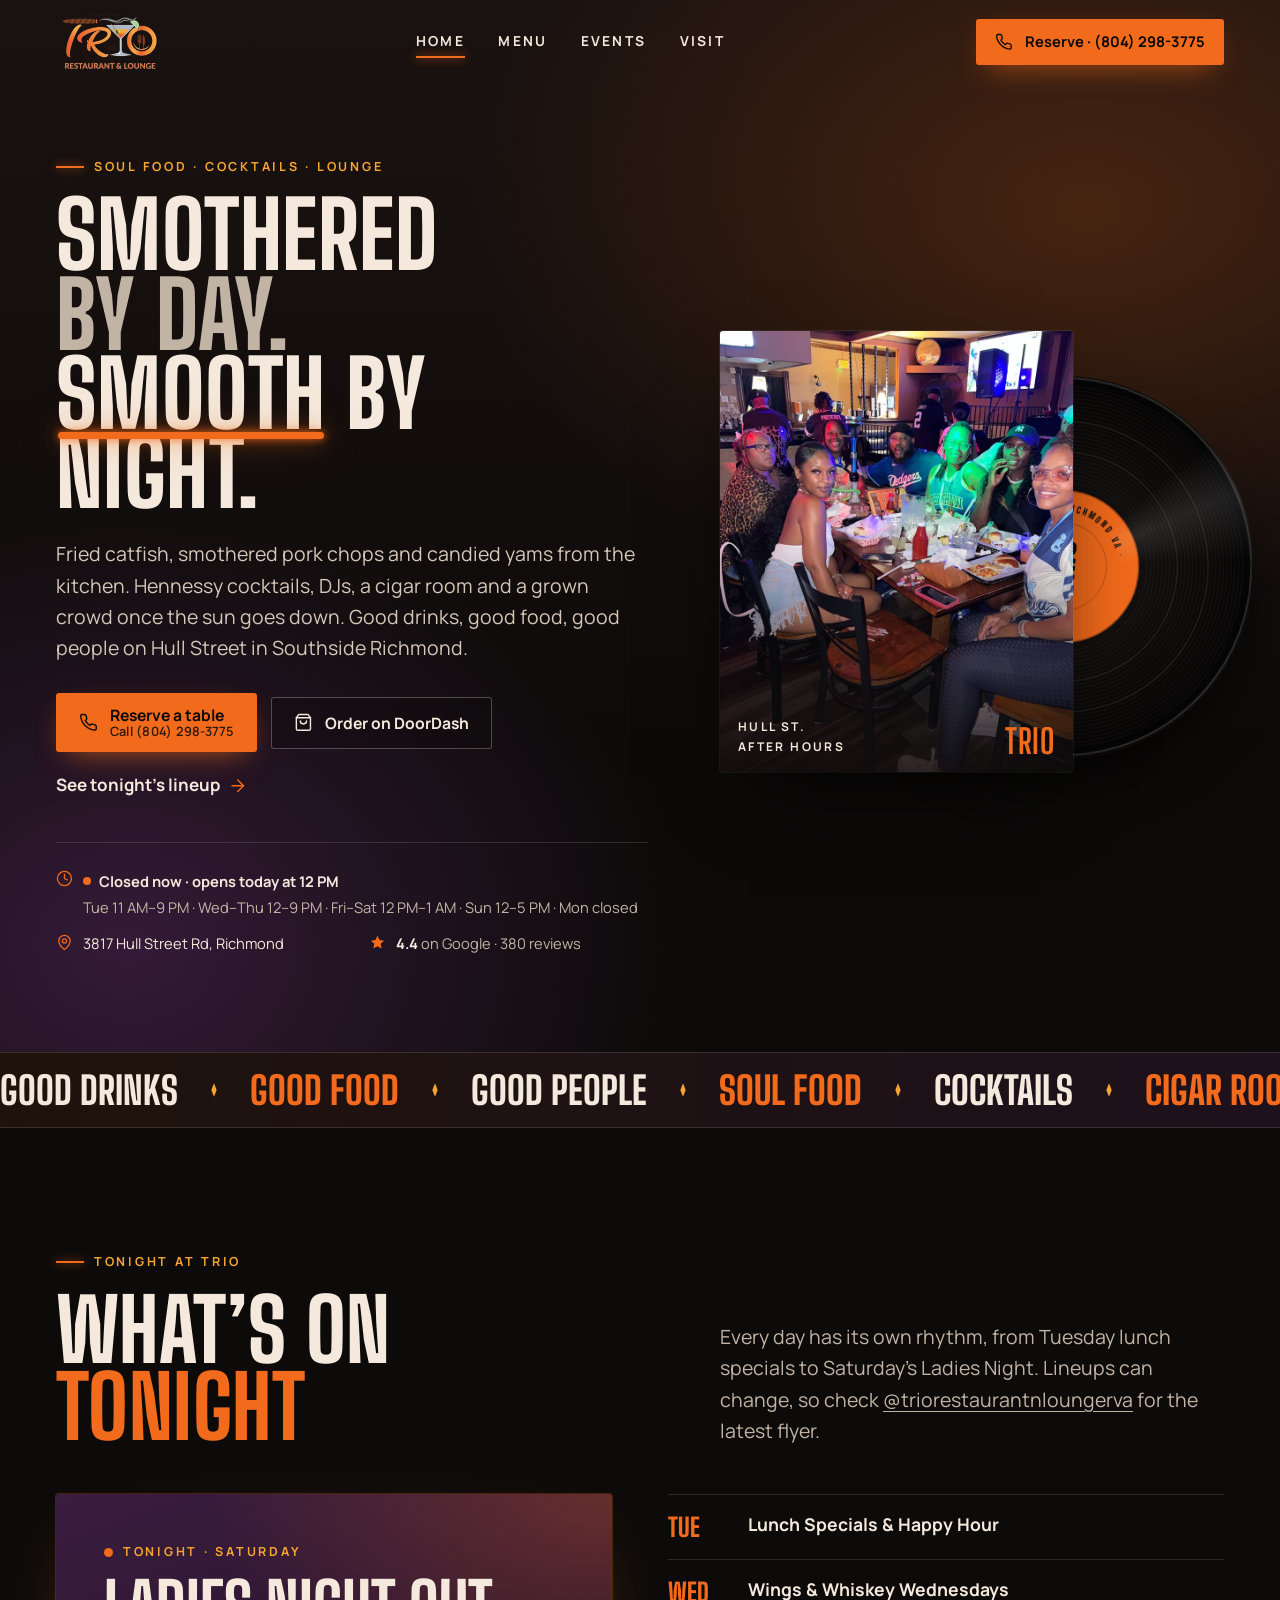
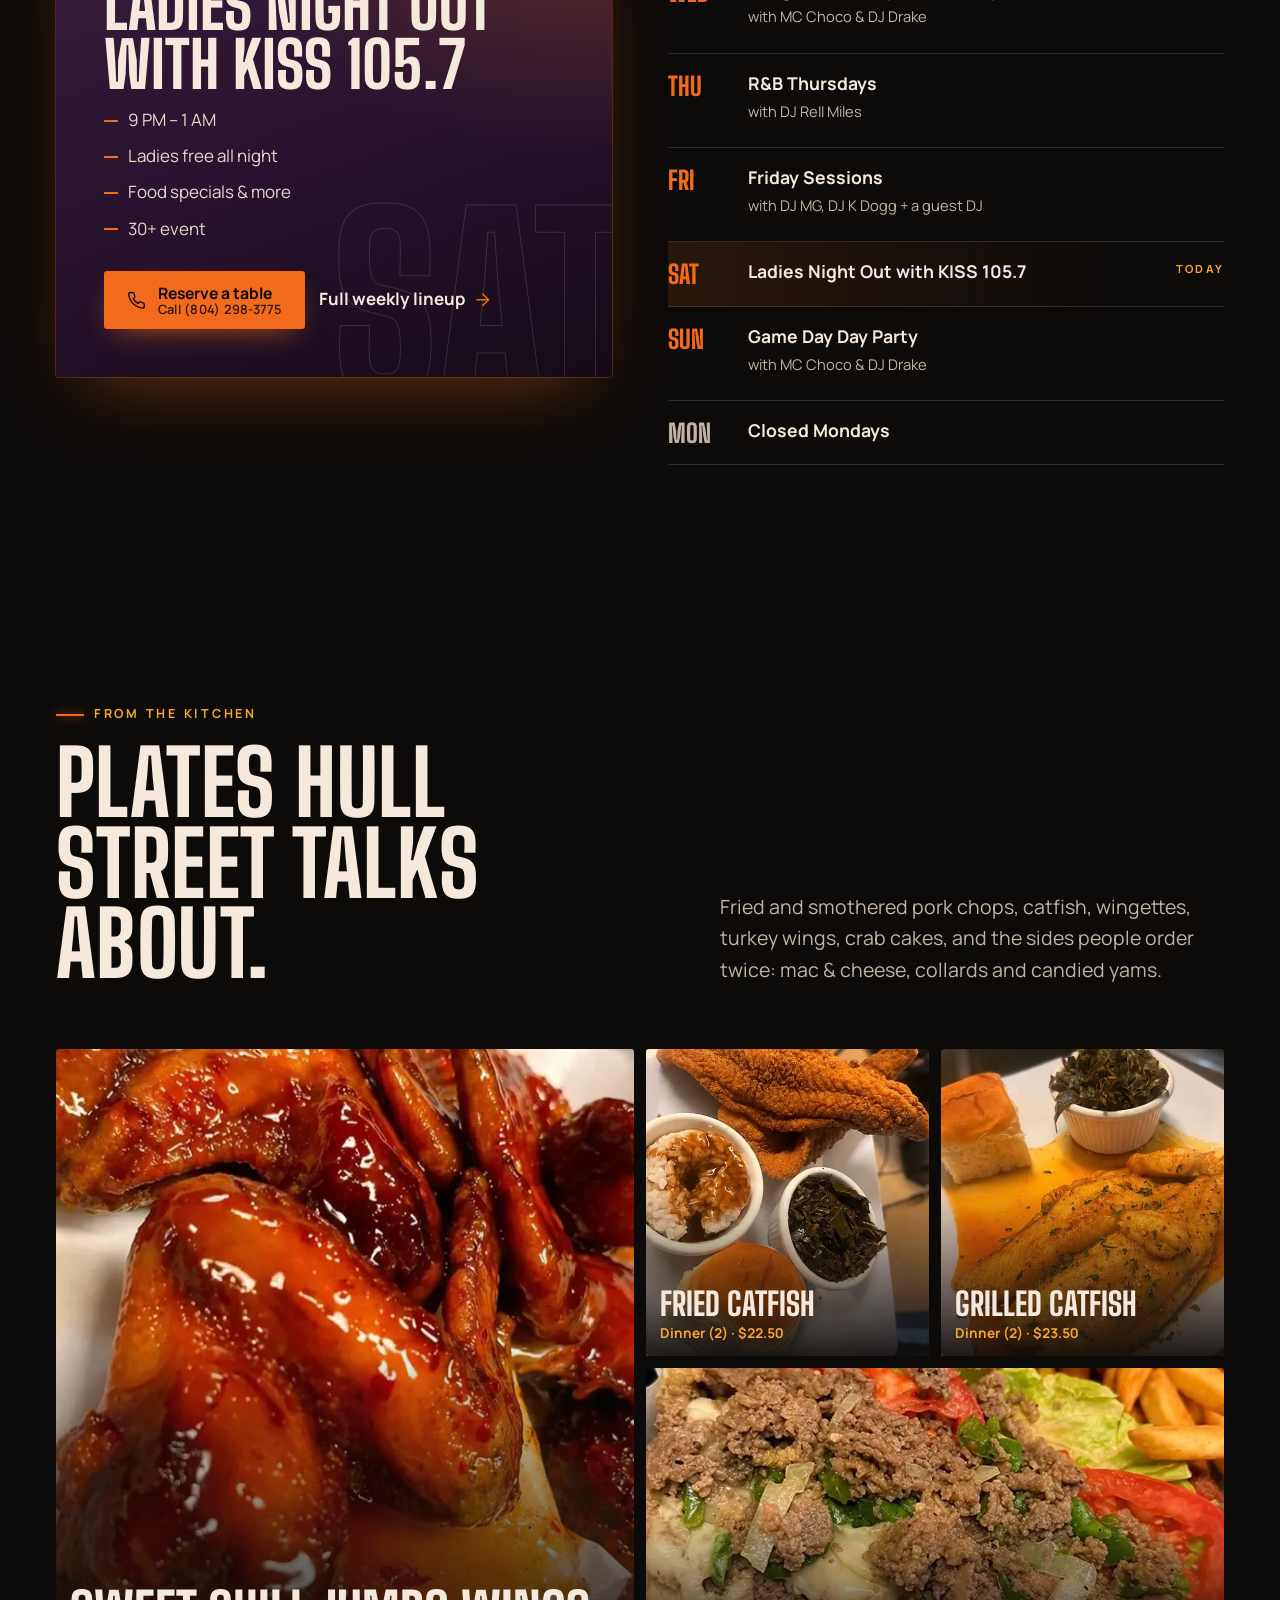
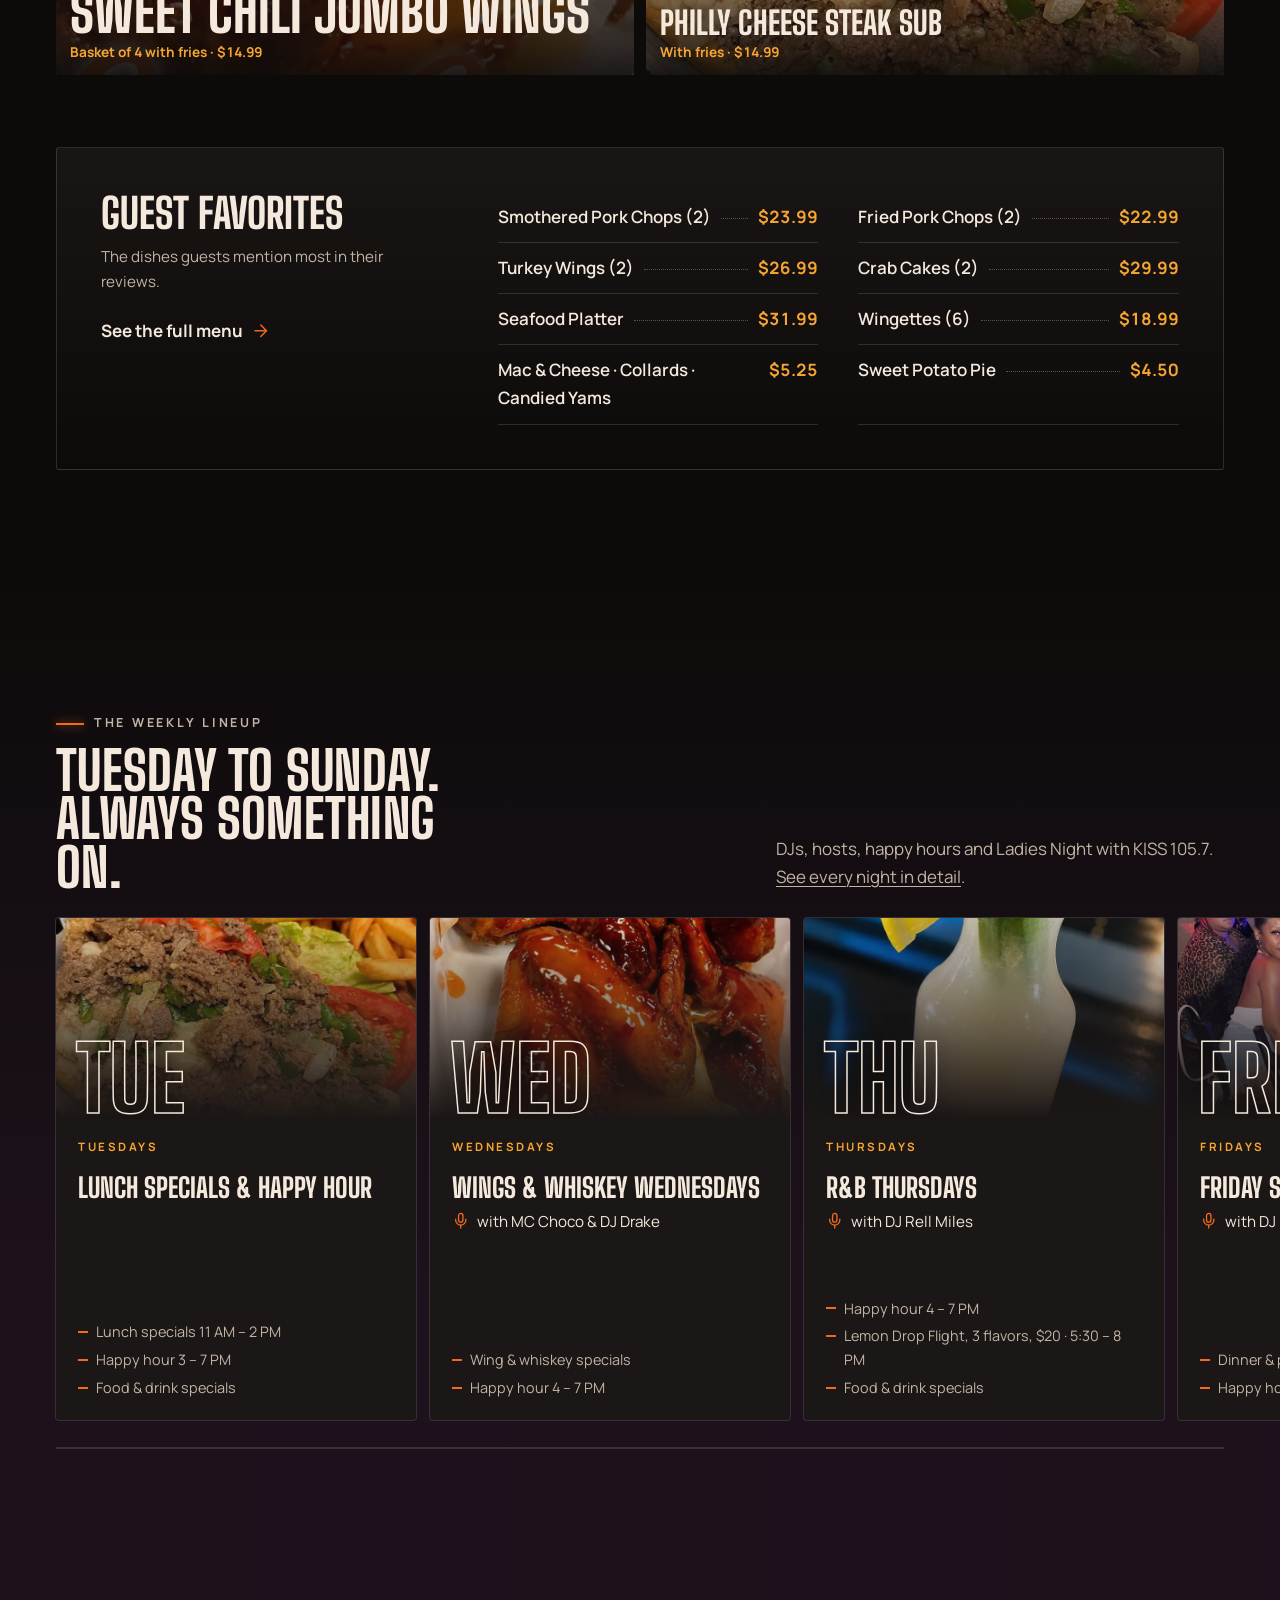
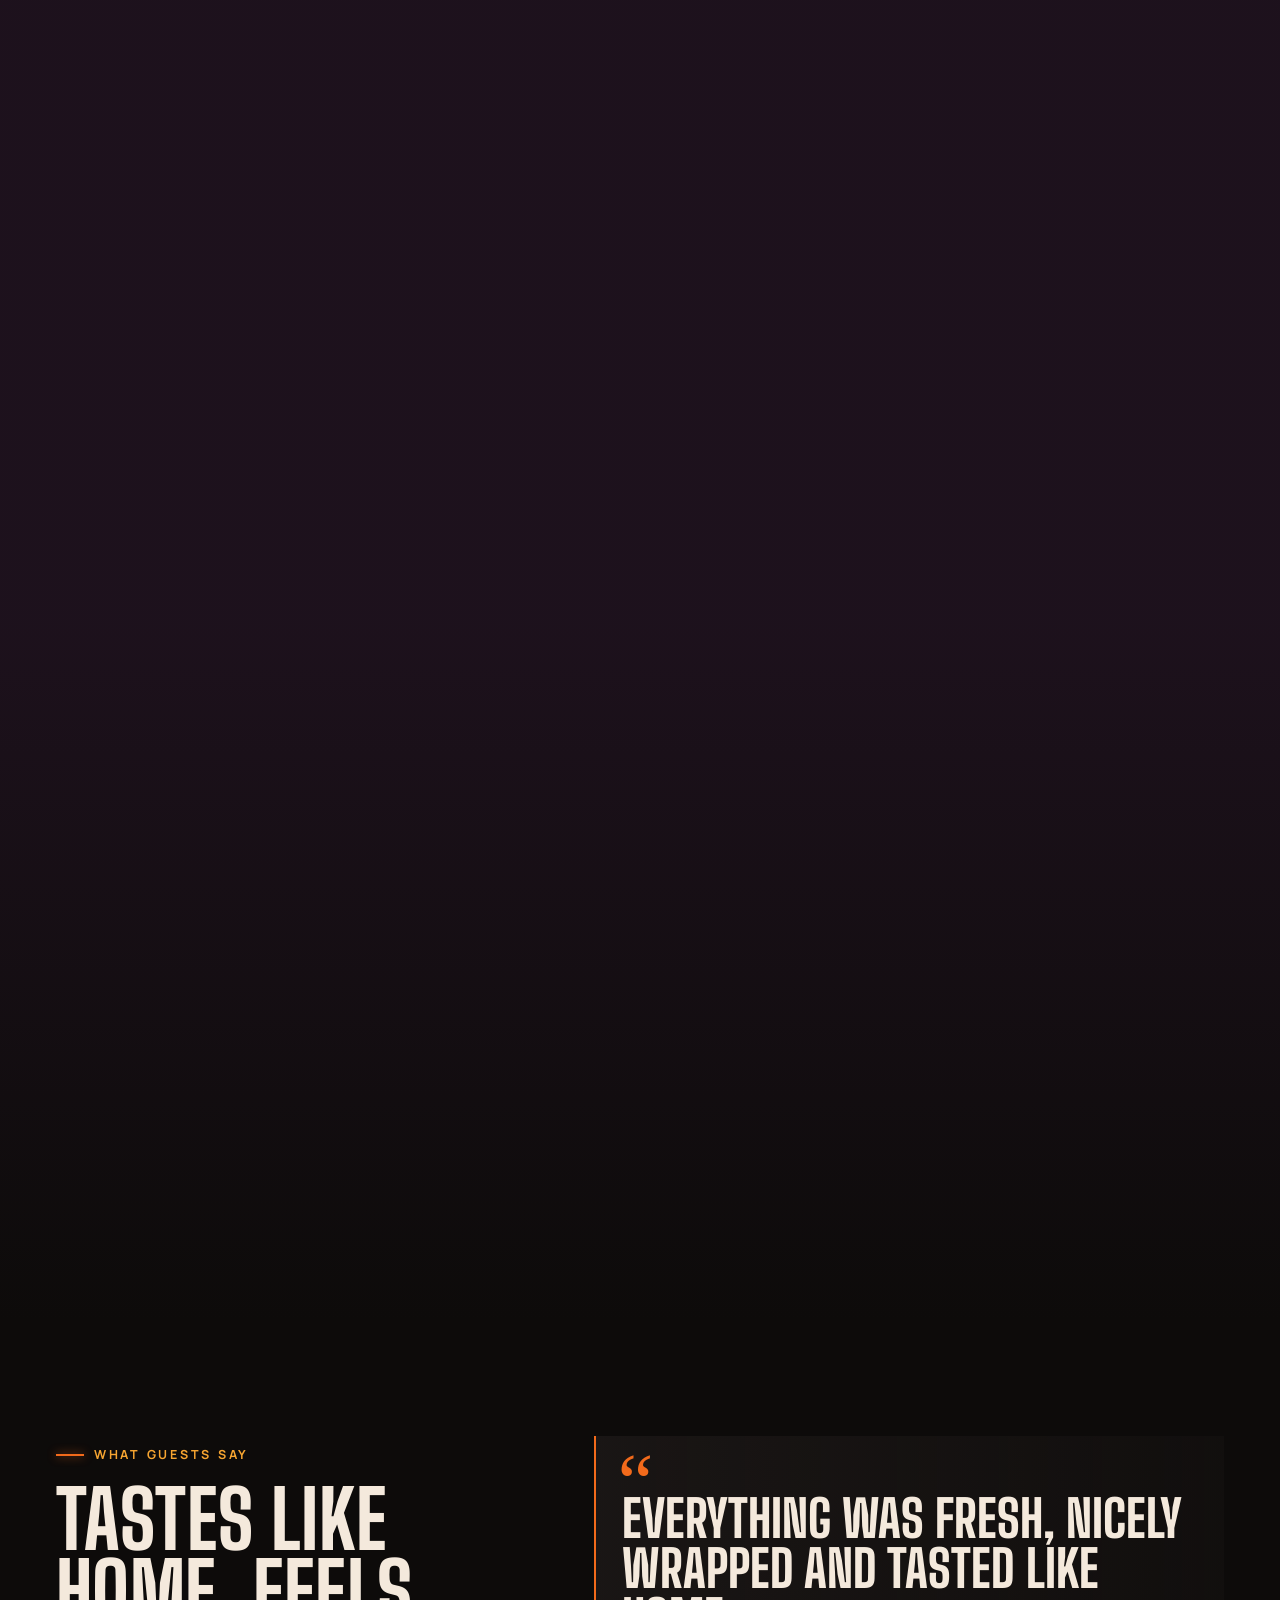
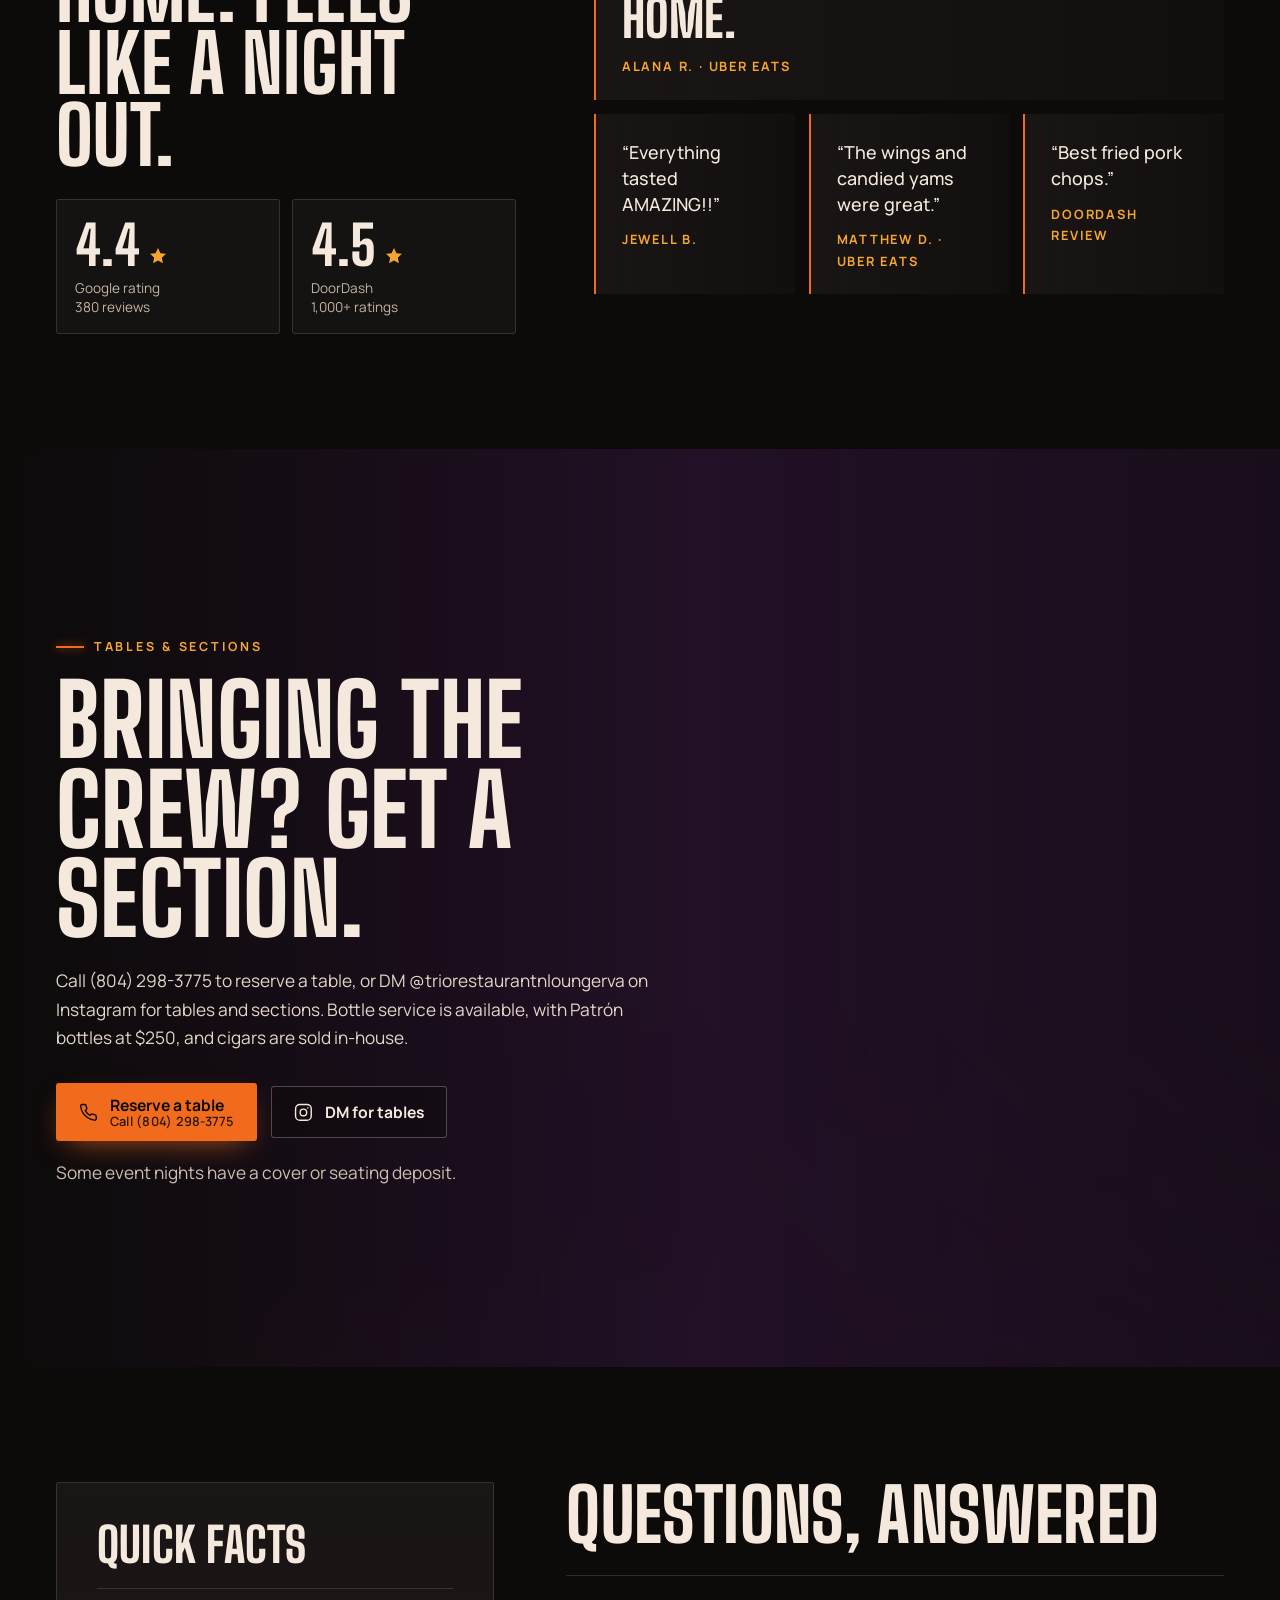
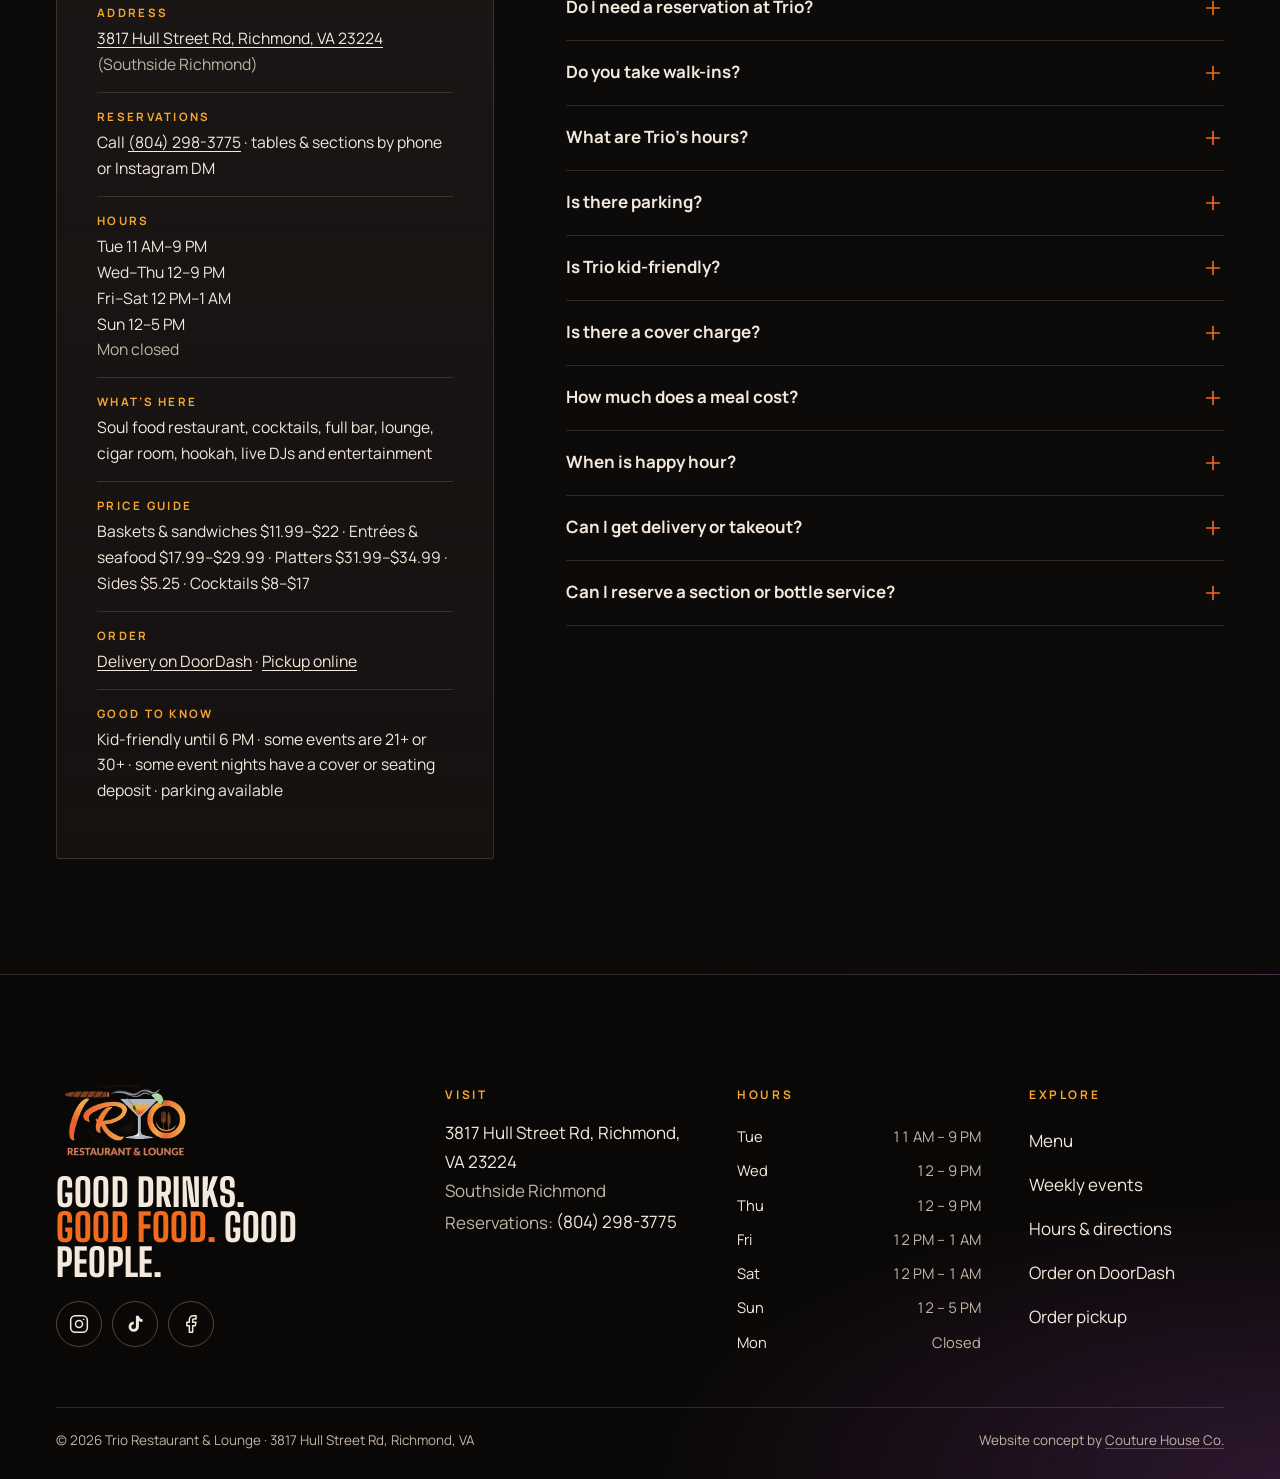
==== commit 3d5e7ecd: "Point canonical and SEO URLs to Netlify preview domain until triorva.com is connected." ====
--- a/index.html
+++ b/index.html
@@ -5,7 +5,7 @@
 <meta name="viewport" content="width=device-width, initial-scale=1, viewport-fit=cover">
 <title>Trio Restaurant &amp; Lounge | Soul Food Lounge, Richmond, VA</title>
 <meta name="description" content="Soul food by day, lounge by night on Hull Street Rd. Fried catfish, smothered chops, Hennessy cocktails, DJs &amp; a cigar room in Richmond, VA.">
-<link rel="canonical" href="https://triorva.com/">
+<link rel="canonical" href="https://trio-restaurant-lounge-website.netlify.app/">
 <meta name="robots" content="index, follow, max-image-preview:large">
 <meta name="theme-color" content="#0d0b0a">
 <meta name="color-scheme" content="dark">
@@ -13,8 +13,8 @@
 <meta property="og:site_name" content="Trio Restaurant &amp; Lounge">
 <meta property="og:title" content="Trio Restaurant &amp; Lounge | Soul Food Lounge, Richmond, VA">
 <meta property="og:description" content="Soul food by day, lounge by night on Hull Street Rd. Fried catfish, smothered chops, Hennessy cocktails, DJs &amp; a cigar room in Richmond, VA.">
-<meta property="og:url" content="https://triorva.com/">
-<meta property="og:image" content="https://triorva.com/assets/img/og.jpg">
+<meta property="og:url" content="https://trio-restaurant-lounge-website.netlify.app/">
+<meta property="og:image" content="https://trio-restaurant-lounge-website.netlify.app/assets/img/og.jpg">
 <meta property="og:image:width" content="1200">
 <meta property="og:image:height" content="630">
 <meta property="og:image:alt" content="Trio Restaurant &amp; Lounge logo over a packed lounge on Hull Street Rd, Richmond">
@@ -22,7 +22,7 @@
 <meta name="twitter:card" content="summary_large_image">
 <meta name="twitter:title" content="Trio Restaurant &amp; Lounge | Soul Food Lounge, Richmond, VA">
 <meta name="twitter:description" content="Soul food by day, lounge by night on Hull Street Rd. Fried catfish, smothered chops, Hennessy cocktails, DJs &amp; a cigar room in Richmond, VA.">
-<meta name="twitter:image" content="https://triorva.com/assets/img/og.jpg">
+<meta name="twitter:image" content="https://trio-restaurant-lounge-website.netlify.app/assets/img/og.jpg">
 <link rel="icon" href="assets/img/favicon.svg" type="image/svg+xml">
 <link rel="icon" href="assets/img/favicon-32.png" sizes="32x32" type="image/png">
 <link rel="apple-touch-icon" href="assets/img/apple-touch-icon.png">
@@ -32,8 +32,8 @@
 <link rel="stylesheet" href="assets/css/site.css">
 <script>document.documentElement.classList.add('js');</script>
 <script src="assets/js/site.js" defer></script>
-<script type="application/ld+json">{"@context":"https://schema.org","@type":"Restaurant","additionalType":"https://schema.org/BarOrPub","@id":"https://triorva.com/#restaurant","name":"Trio Restaurant & Lounge","alternateName":"TRiO","description":"Soul food restaurant, cocktail bar and lounge on Hull Street Rd in Southside Richmond, VA, with a cigar room, live DJs and weekly events.","url":"https://triorva.com/","logo":"https://triorva.com/assets/img/logo-trio.webp","image":["https://triorva.com/assets/img/og.jpg","https://triorva.com/assets/img/lounge-crowd.webp","https://triorva.com/assets/img/plate-catfish-fried.webp"],"telephone":"+1-804-298-3775","address":{"@type":"PostalAddress","streetAddress":"3817 Hull Street Rd","addressLocality":"Richmond","addressRegion":"VA","postalCode":"23224","addressCountry":"US"},"areaServed":[{"@type":"City","name":"Richmond, VA"},{"@type":"Place","name":"Southside Richmond"}],"openingHoursSpecification":[{"@type":"OpeningHoursSpecification","dayOfWeek":"https://schema.org/Tuesday","opens":"11:00","closes":"21:00"},{"@type":"OpeningHoursSpecification","dayOfWeek":["https://schema.org/Wednesday","https://schema.org/Thursday"],"opens":"12:00","closes":"21:00"},{"@type":"OpeningHoursSpecification","dayOfWeek":["https://schema.org/Friday","https://schema.org/Saturday"],"opens":"12:00","closes":"01:00"},{"@type":"OpeningHoursSpecification","dayOfWeek":"https://schema.org/Sunday","opens":"12:00","closes":"17:00"}],"servesCuisine":["Soul Food","Southern","Seafood"],"priceRange":"$11–$35","acceptsReservations":true,"hasMenu":"https://triorva.com/menu.html","sameAs":["https://www.instagram.com/triorestaurantnloungerva/","https://www.tiktok.com/@triorva7","https://www.facebook.com/p/TRIO-Restaurant-Lounge-100068865251230/"],"amenityFeature":[{"@type":"LocationFeatureSpecification","name":"Full bar","value":true},{"@type":"LocationFeatureSpecification","name":"Cigar room","value":true},{"@type":"LocationFeatureSpecification","name":"Live DJs and entertainment","value":true},{"@type":"LocationFeatureSpecification","name":"Parking available","value":true}],"potentialAction":{"@type":"OrderAction","target":{"@type":"EntryPoint","urlTemplate":"https://www.doordash.com/store/trio-restaurant-&-lounge-richmond-1803823/","actionPlatform":["https://schema.org/DesktopWebPlatform","https://schema.org/MobileWebPlatform"]},"deliveryMethod":"https://purl.org/goodrelations/v1#DeliveryModeOwnFleet"},"aggregateRating":{"@type":"AggregateRating","ratingValue":"4.4","reviewCount":"380","bestRating":"5","worstRating":"1"}}</script>
-<script type="application/ld+json">{"@context":"https://schema.org","@type":"WebSite","@id":"https://triorva.com/#website","url":"https://triorva.com/","name":"Trio Restaurant & Lounge","inLanguage":"en-US","publisher":{"@id":"https://triorva.com/#restaurant"}}</script>
+<script type="application/ld+json">{"@context":"https://schema.org","@type":"Restaurant","additionalType":"https://schema.org/BarOrPub","@id":"https://trio-restaurant-lounge-website.netlify.app/#restaurant","name":"Trio Restaurant & Lounge","alternateName":"TRiO","description":"Soul food restaurant, cocktail bar and lounge on Hull Street Rd in Southside Richmond, VA, with a cigar room, live DJs and weekly events.","url":"https://trio-restaurant-lounge-website.netlify.app/","logo":"https://trio-restaurant-lounge-website.netlify.app/assets/img/logo-trio.webp","image":["https://trio-restaurant-lounge-website.netlify.app/assets/img/og.jpg","https://trio-restaurant-lounge-website.netlify.app/assets/img/lounge-crowd.webp","https://trio-restaurant-lounge-website.netlify.app/assets/img/plate-catfish-fried.webp"],"telephone":"+1-804-298-3775","address":{"@type":"PostalAddress","streetAddress":"3817 Hull Street Rd","addressLocality":"Richmond","addressRegion":"VA","postalCode":"23224","addressCountry":"US"},"areaServed":[{"@type":"City","name":"Richmond, VA"},{"@type":"Place","name":"Southside Richmond"}],"openingHoursSpecification":[{"@type":"OpeningHoursSpecification","dayOfWeek":"https://schema.org/Tuesday","opens":"11:00","closes":"21:00"},{"@type":"OpeningHoursSpecification","dayOfWeek":["https://schema.org/Wednesday","https://schema.org/Thursday"],"opens":"12:00","closes":"21:00"},{"@type":"OpeningHoursSpecification","dayOfWeek":["https://schema.org/Friday","https://schema.org/Saturday"],"opens":"12:00","closes":"01:00"},{"@type":"OpeningHoursSpecification","dayOfWeek":"https://schema.org/Sunday","opens":"12:00","closes":"17:00"}],"servesCuisine":["Soul Food","Southern","Seafood"],"priceRange":"$11–$35","acceptsReservations":true,"hasMenu":"https://trio-restaurant-lounge-website.netlify.app/menu.html","sameAs":["https://www.instagram.com/triorestaurantnloungerva/","https://www.tiktok.com/@triorva7","https://www.facebook.com/p/TRIO-Restaurant-Lounge-100068865251230/"],"amenityFeature":[{"@type":"LocationFeatureSpecification","name":"Full bar","value":true},{"@type":"LocationFeatureSpecification","name":"Cigar room","value":true},{"@type":"LocationFeatureSpecification","name":"Live DJs and entertainment","value":true},{"@type":"LocationFeatureSpecification","name":"Parking available","value":true}],"potentialAction":{"@type":"OrderAction","target":{"@type":"EntryPoint","urlTemplate":"https://www.doordash.com/store/trio-restaurant-&-lounge-richmond-1803823/","actionPlatform":["https://schema.org/DesktopWebPlatform","https://schema.org/MobileWebPlatform"]},"deliveryMethod":"https://purl.org/goodrelations/v1#DeliveryModeOwnFleet"},"aggregateRating":{"@type":"AggregateRating","ratingValue":"4.4","reviewCount":"380","bestRating":"5","worstRating":"1"}}</script>
+<script type="application/ld+json">{"@context":"https://schema.org","@type":"WebSite","@id":"https://trio-restaurant-lounge-website.netlify.app/#website","url":"https://trio-restaurant-lounge-website.netlify.app/","name":"Trio Restaurant & Lounge","inLanguage":"en-US","publisher":{"@id":"https://trio-restaurant-lounge-website.netlify.app/#restaurant"}}</script>
 <script type="application/ld+json">{"@context":"https://schema.org","@type":"FAQPage","mainEntity":[{"@type":"Question","name":"Do I need a reservation at Trio?","acceptedAnswer":{"@type":"Answer","text":"Reservations are taken by phone at (804) 298-3775. They are the best way to lock in a table on busy event nights, and tables and sections can also be requested by Instagram DM."}},{"@type":"Question","name":"Do you take walk-ins?","acceptedAnswer":{"@type":"Answer","text":"Yes. Walk in any time during regular hours. On Friday and Saturday event nights, calling ahead is the safest way to get a seat."}},{"@type":"Question","name":"What are Trio’s hours?","acceptedAnswer":{"@type":"Answer","text":"Tuesday 11 AM–9 PM, Wednesday and Thursday 12–9 PM, Friday and Saturday 12 PM–1 AM, and Sunday 12–5 PM. Trio is closed on Mondays."}},{"@type":"Question","name":"Is there parking?","acceptedAnswer":{"@type":"Answer","text":"Yes, parking is available at the restaurant at 3817 Hull Street Rd."}},{"@type":"Question","name":"Is Trio kid-friendly?","acceptedAnswer":{"@type":"Answer","text":"Yes, until 6 PM, with a kids menu of tenders, wingettes and shrimp from $10.99. After that it’s a grown-folks lounge, and some events are 21+ or 30+."}},{"@type":"Question","name":"Is there a cover charge?","acceptedAnswer":{"@type":"Answer","text":"Some event nights have a cover or a seating deposit. Call or check Trio’s Instagram for the night you’re planning."}},{"@type":"Question","name":"How much does a meal cost?","acceptedAnswer":{"@type":"Answer","text":"Baskets and sandwiches with fries run $11.99–$22, entrées and seafood dinners $17.99–$29.99, and Trio platters $31.99–$34.99. Sides are $5.25 and signature cocktails $8–$17."}},{"@type":"Question","name":"When is happy hour?","acceptedAnswer":{"@type":"Answer","text":"Tuesday 3–7 PM, Wednesday and Thursday 4–7 PM, and Friday 4–8 PM, with food and drink specials."}},{"@type":"Question","name":"Can I get delivery or takeout?","acceptedAnswer":{"@type":"Answer","text":"Yes. Order delivery on DoorDash, or order pickup online through Trio’s Toast page."}},{"@type":"Question","name":"Can I reserve a section or bottle service?","acceptedAnswer":{"@type":"Answer","text":"Yes. Tables and sections can be reserved by calling (804) 298-3775 or sending a DM to @triorestaurantnloungerva on Instagram. Bottle service is available, with Patrón bottles at $250."}}]}</script>
 </head>
 <body>
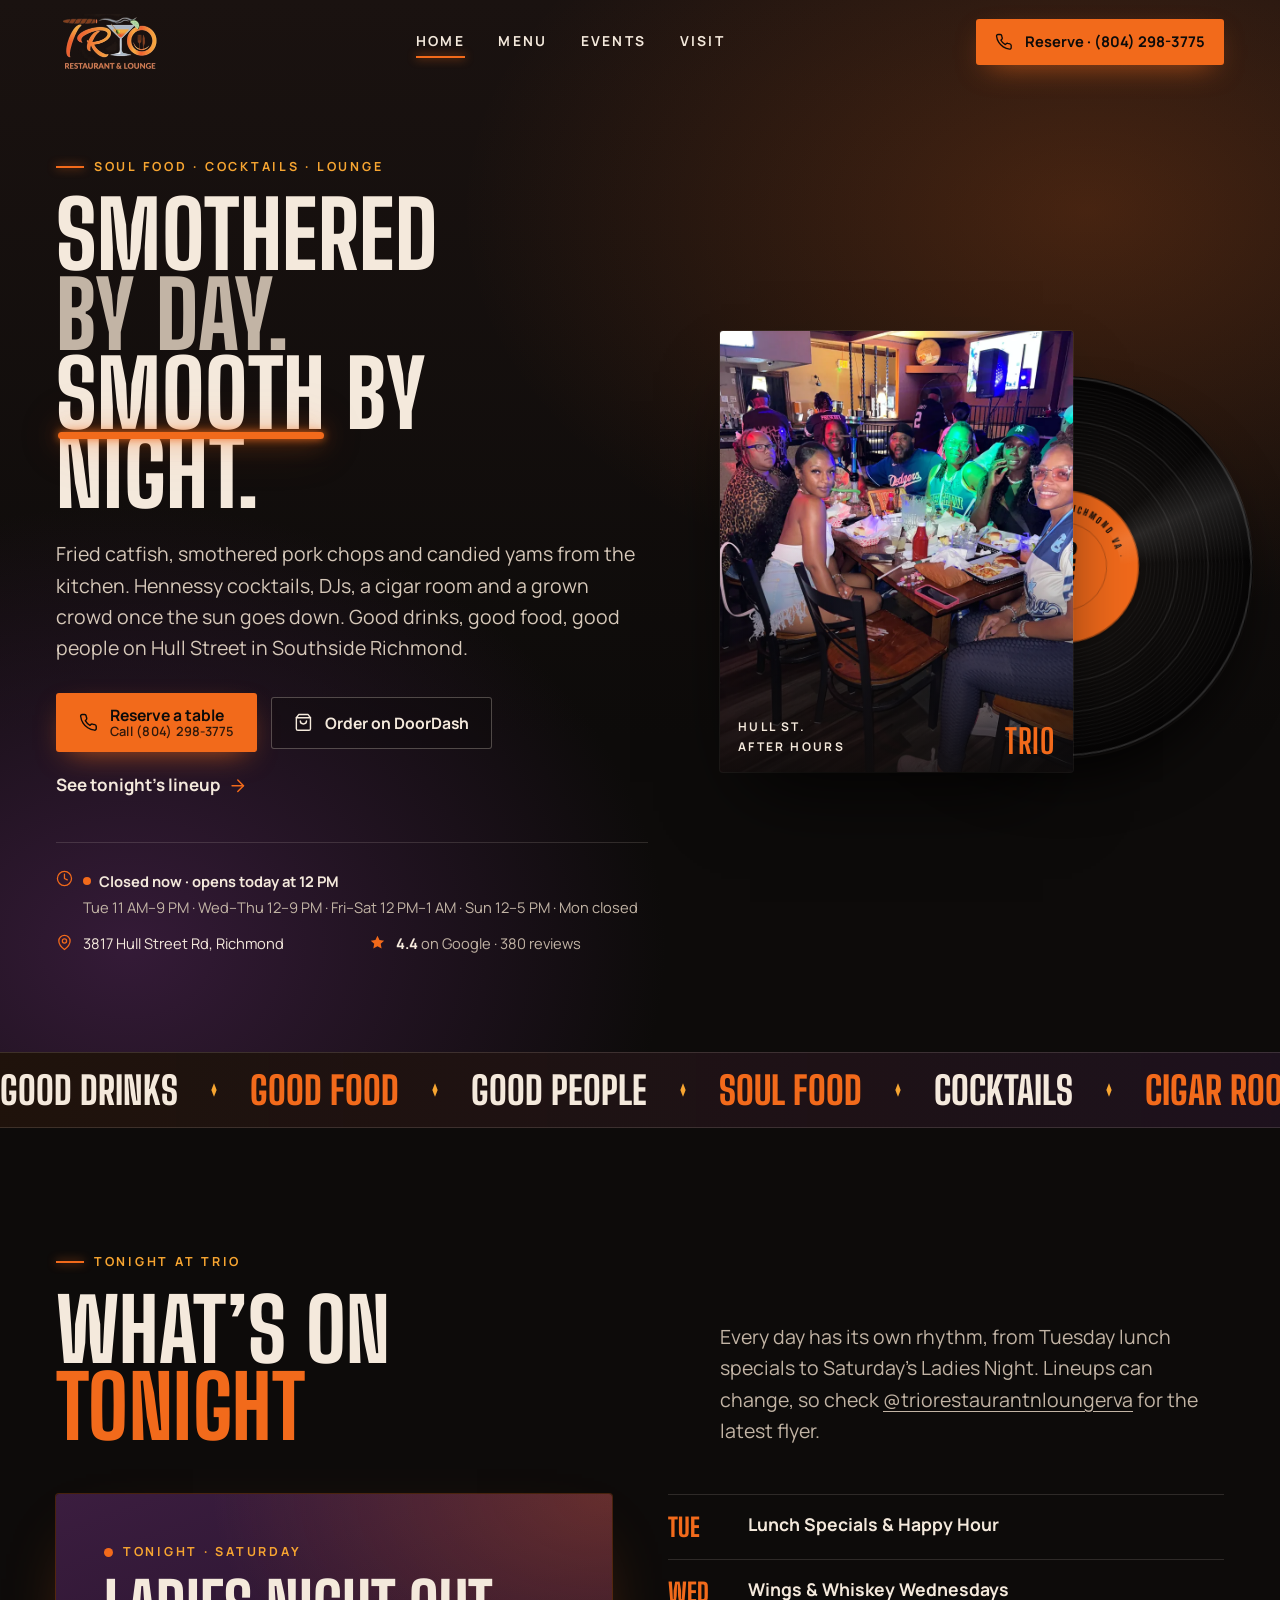
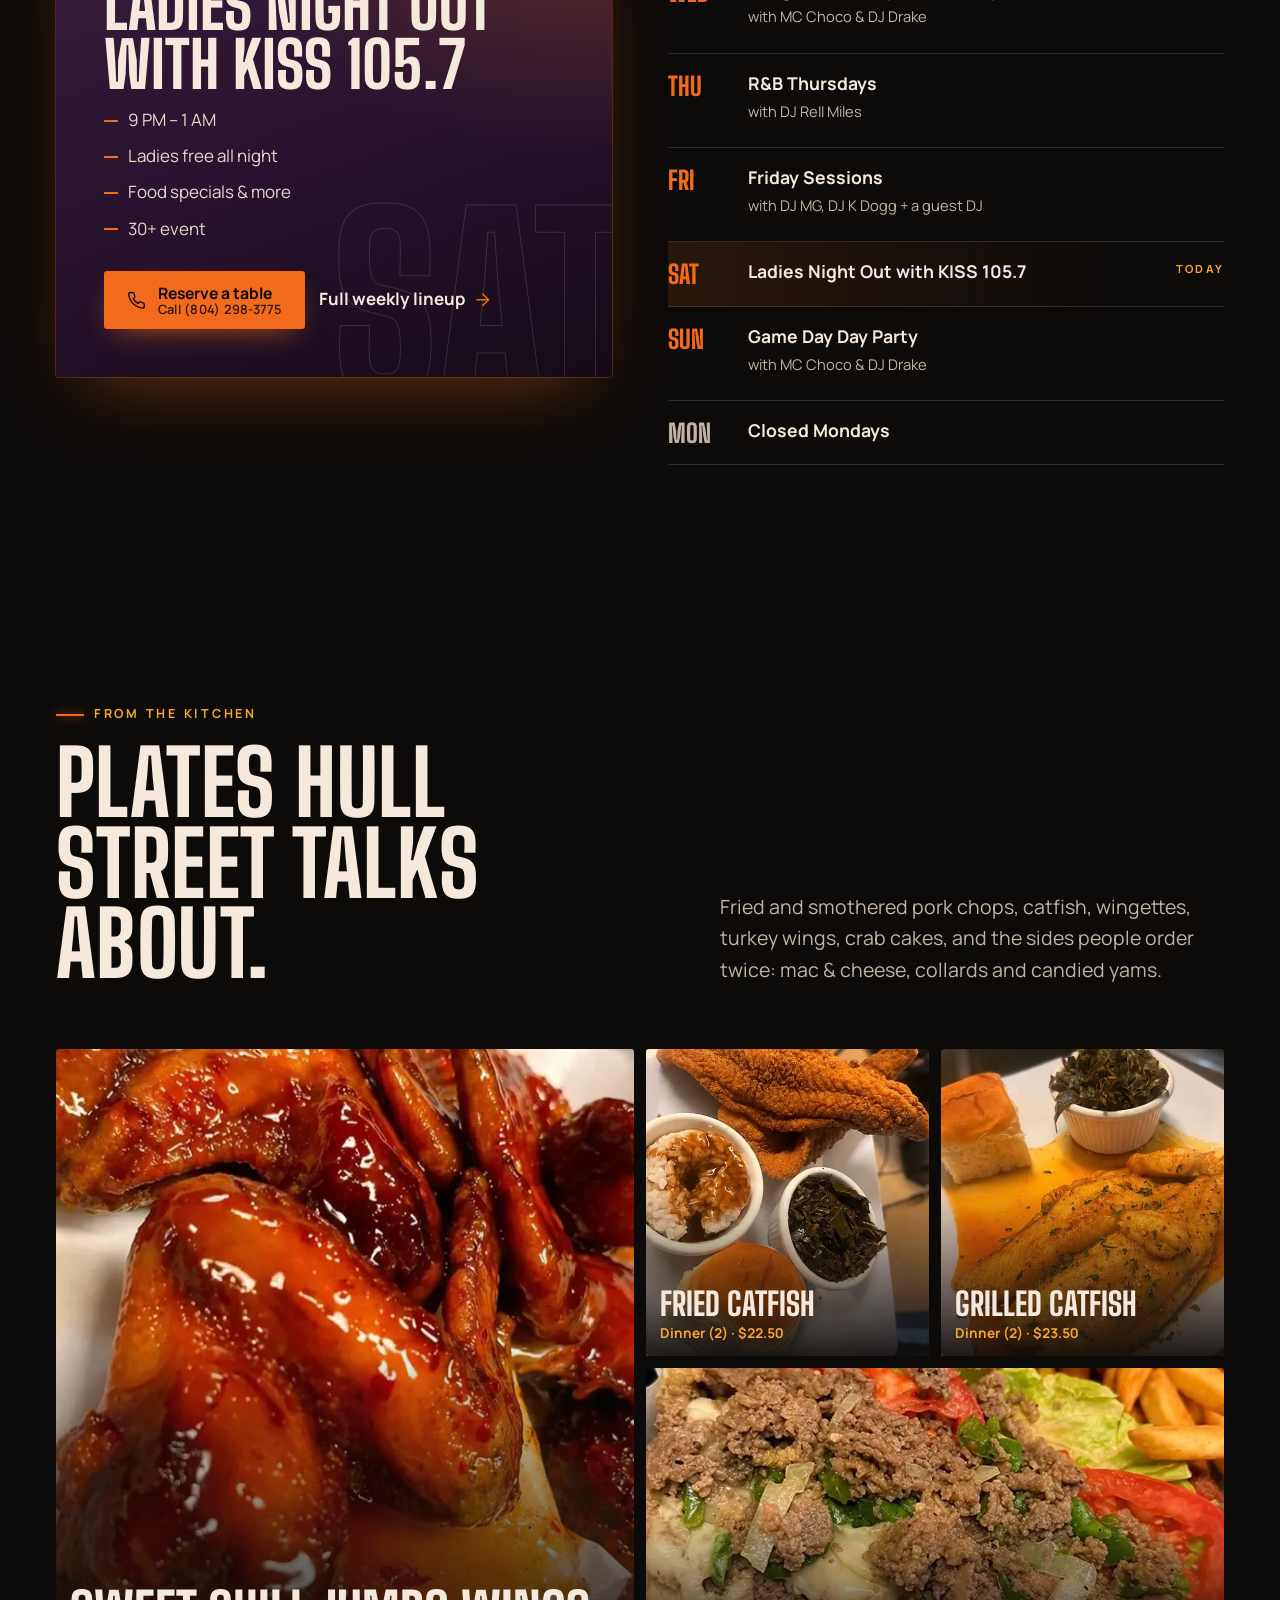
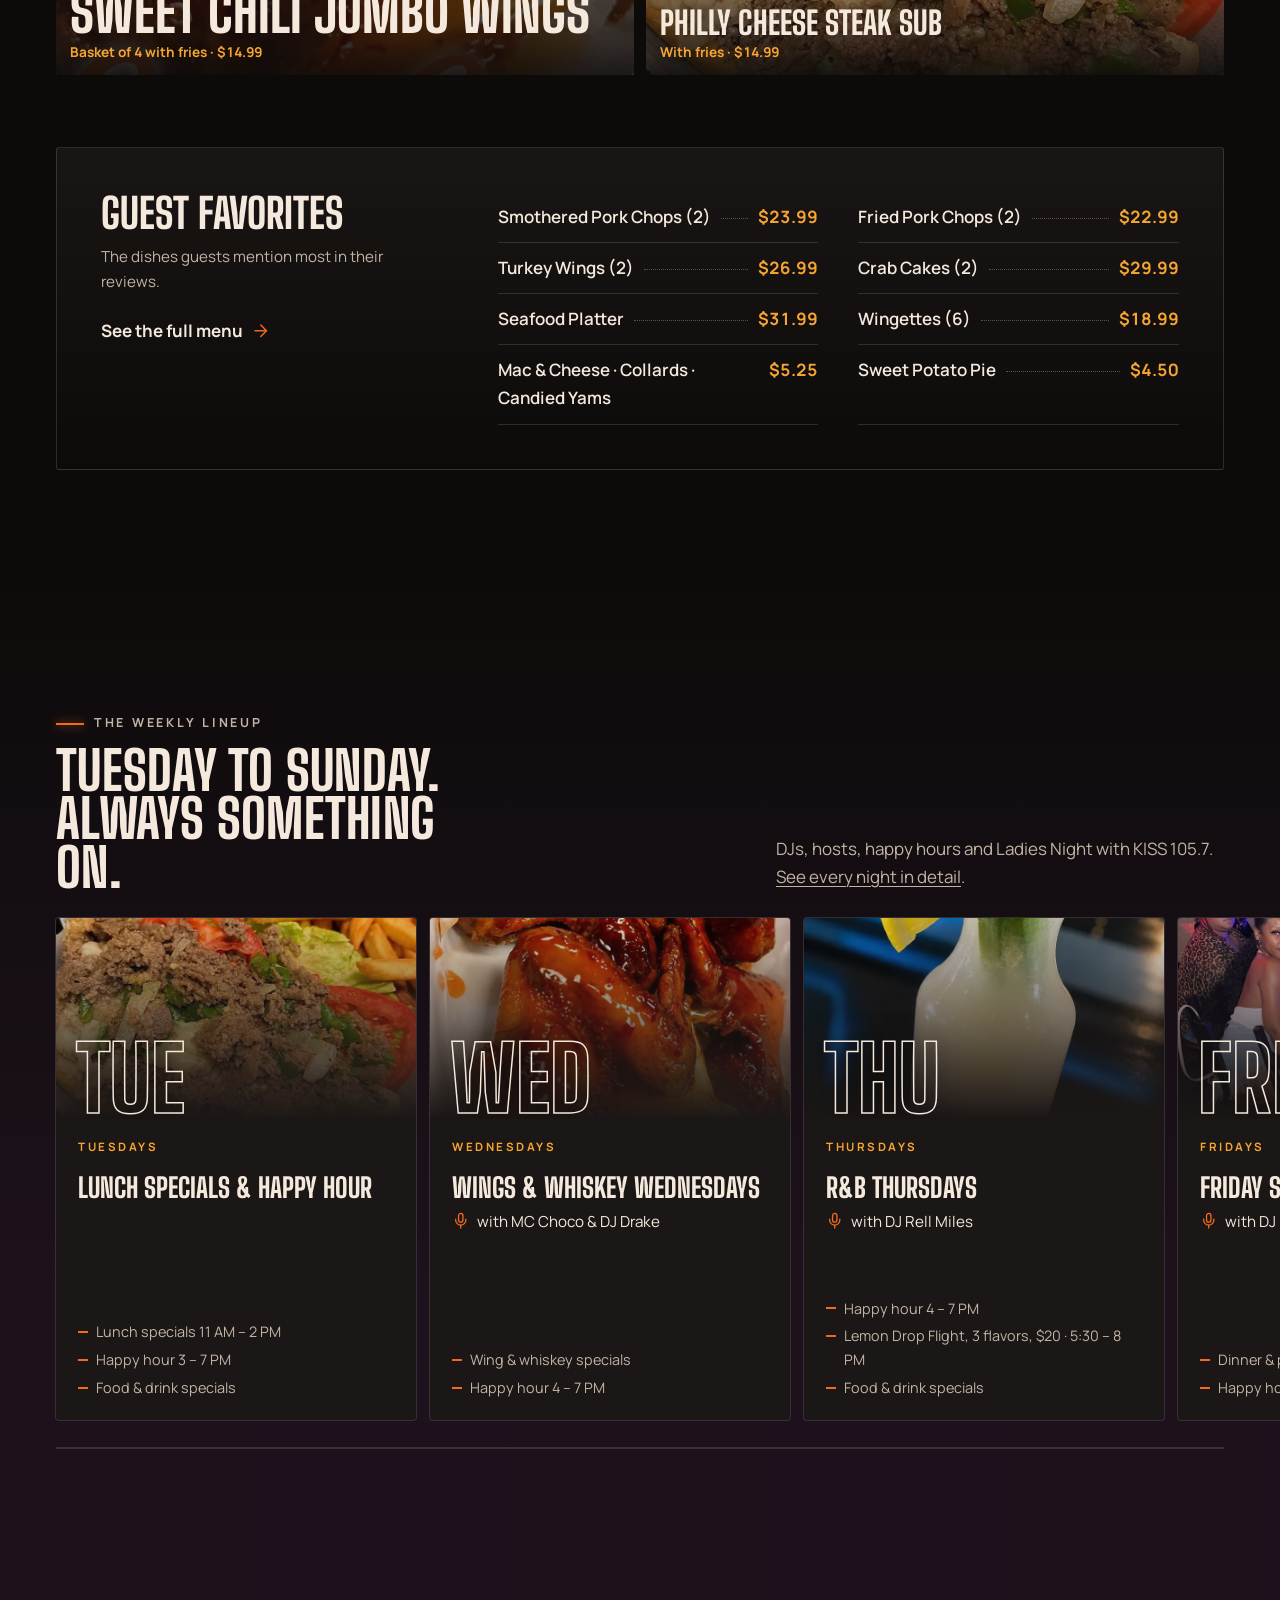
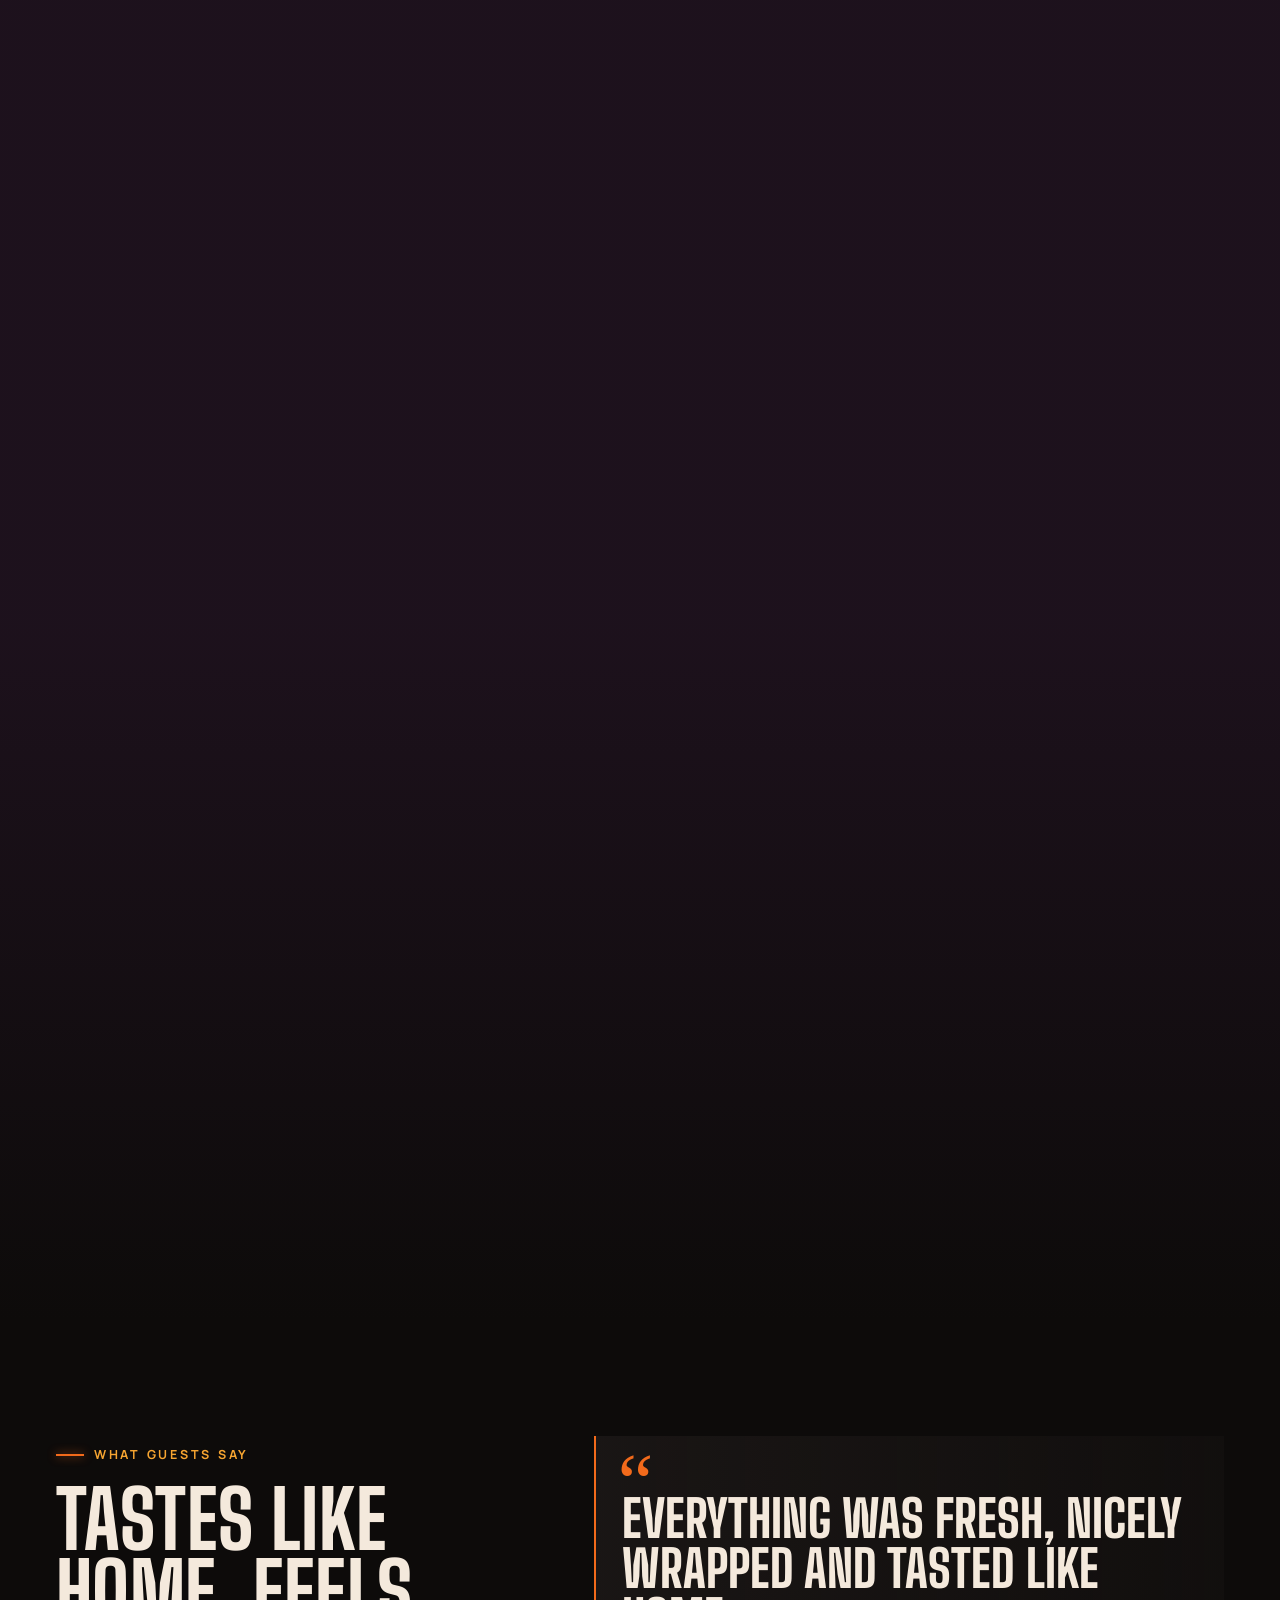
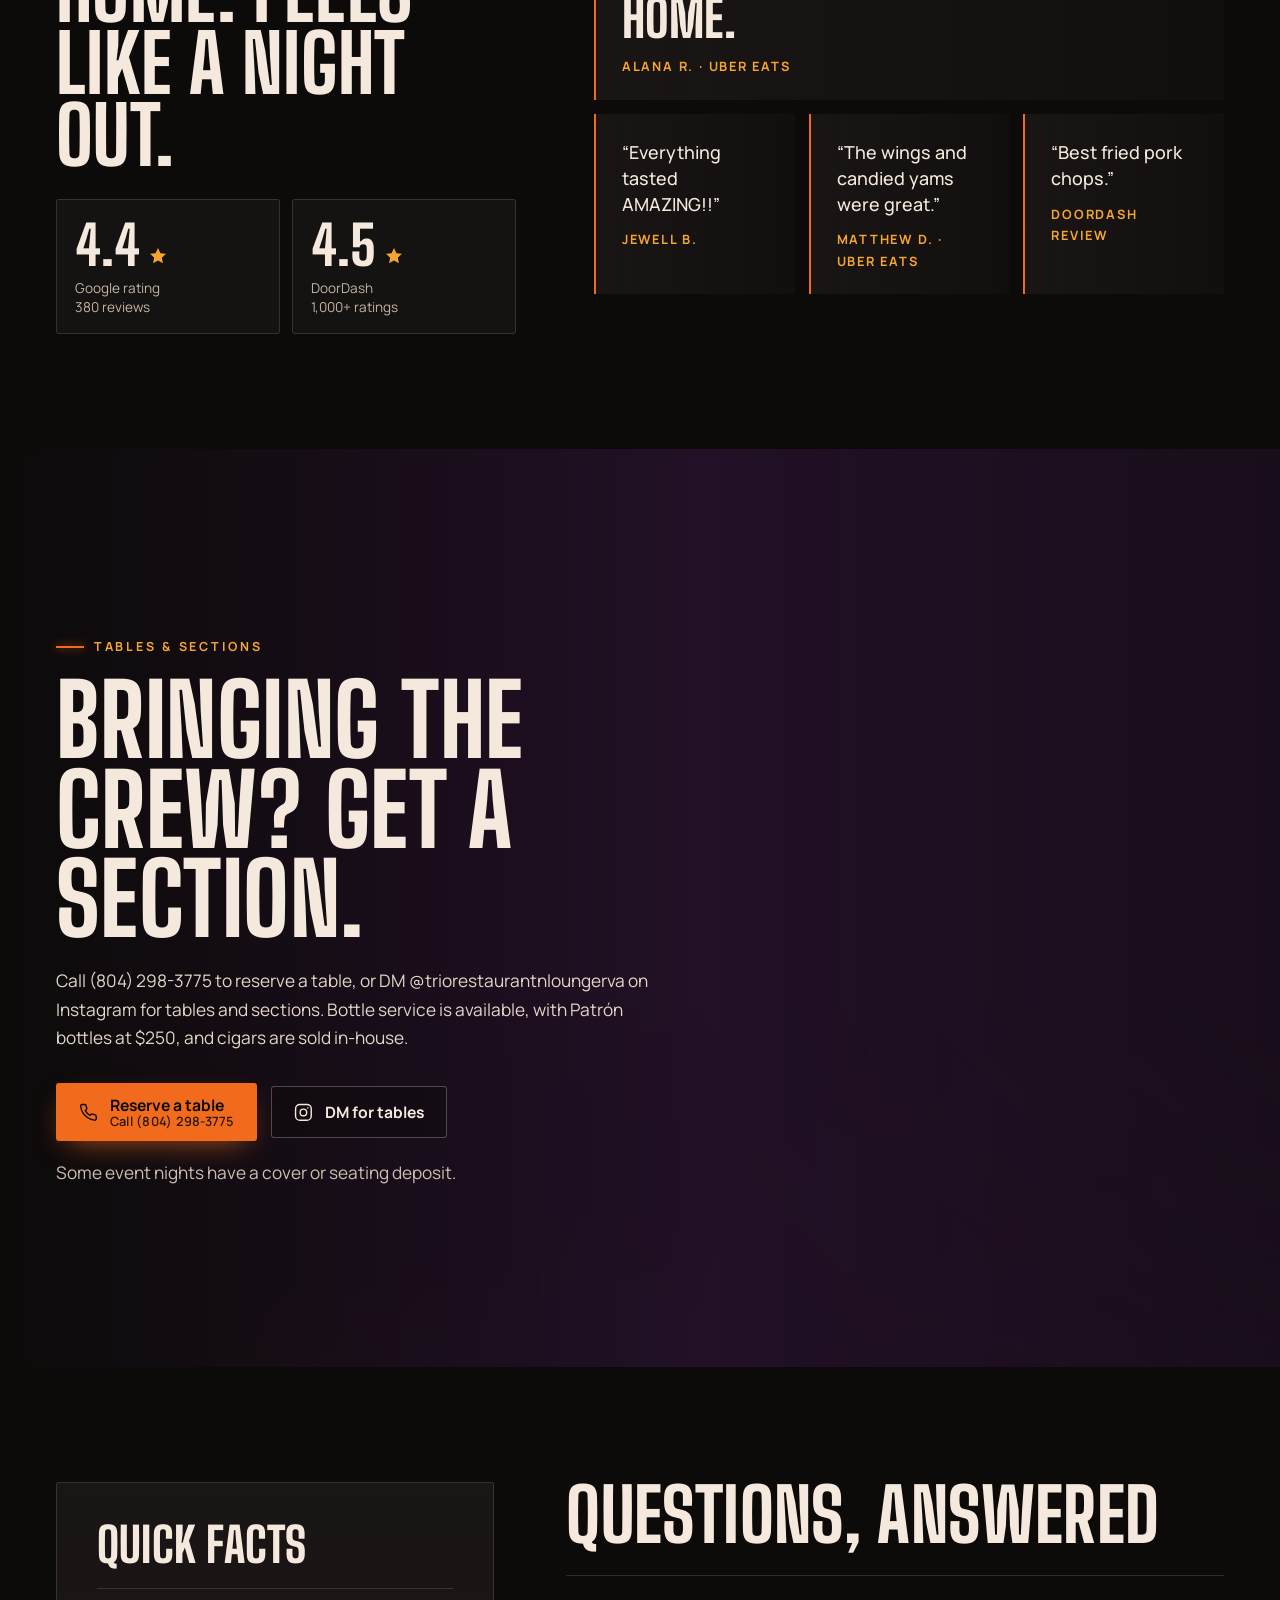
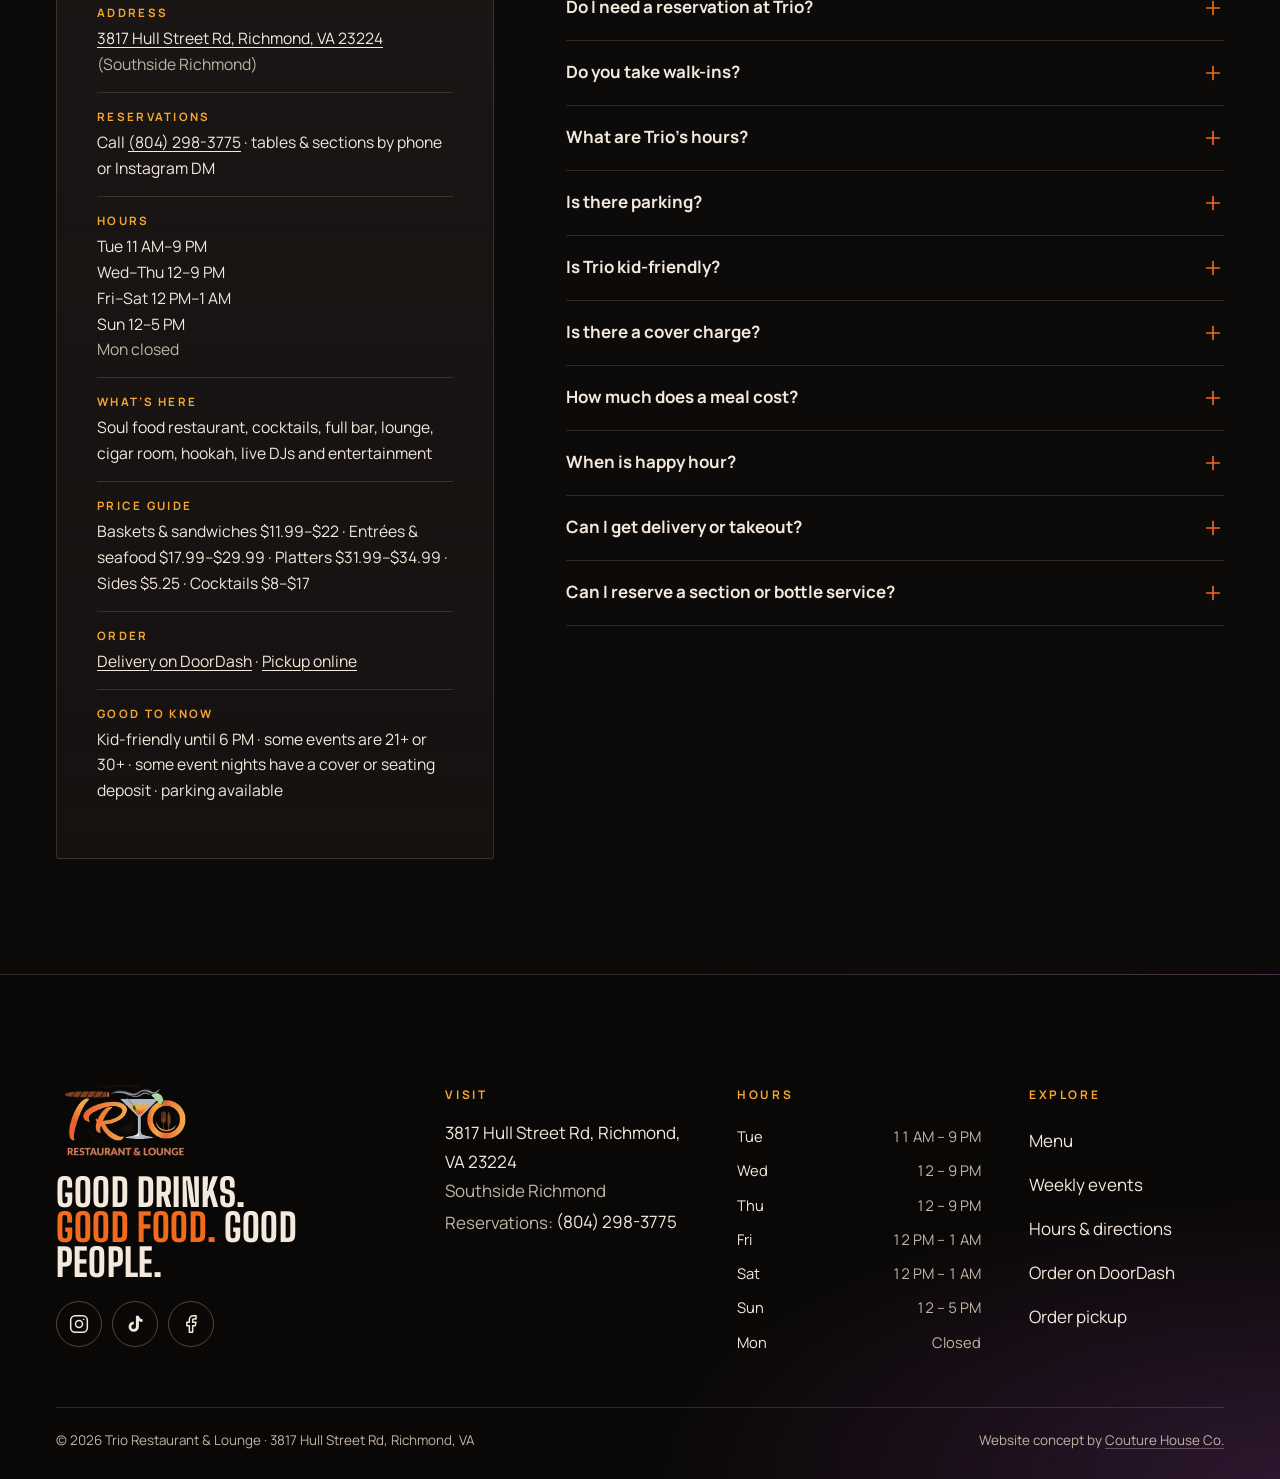
==== commit 462aafa3: "Mobile scrolling fixes and stylesheet refresh" ====
--- a/index.html
+++ b/index.html
@@ -28,8 +28,8 @@
 <link rel="apple-touch-icon" href="assets/img/apple-touch-icon.png">
 <link rel="manifest" href="site.webmanifest">
 <link rel="preload" href="assets/fonts/big-shoulders-display-latin-700-normal.woff2" as="font" type="font/woff2" crossorigin>
-<link rel="stylesheet" href="assets/css/fonts.css">
-<link rel="stylesheet" href="assets/css/site.css">
+<link rel="stylesheet" href="assets/css/fonts.css?v=20260930b">
+<link rel="stylesheet" href="assets/css/site.css?v=20260930b">
 <script>document.documentElement.classList.add('js');</script>
 <script src="assets/js/site.js" defer></script>
 <script type="application/ld+json">{"@context":"https://schema.org","@type":"Restaurant","additionalType":"https://schema.org/BarOrPub","@id":"https://trio-restaurant-lounge-website.netlify.app/#restaurant","name":"Trio Restaurant & Lounge","alternateName":"TRiO","description":"Soul food restaurant, cocktail bar and lounge on Hull Street Rd in Southside Richmond, VA, with a cigar room, live DJs and weekly events.","url":"https://trio-restaurant-lounge-website.netlify.app/","logo":"https://trio-restaurant-lounge-website.netlify.app/assets/img/logo-trio.webp","image":["https://trio-restaurant-lounge-website.netlify.app/assets/img/og.jpg","https://trio-restaurant-lounge-website.netlify.app/assets/img/lounge-crowd.webp","https://trio-restaurant-lounge-website.netlify.app/assets/img/plate-catfish-fried.webp"],"telephone":"+1-804-298-3775","address":{"@type":"PostalAddress","streetAddress":"3817 Hull Street Rd","addressLocality":"Richmond","addressRegion":"VA","postalCode":"23224","addressCountry":"US"},"areaServed":[{"@type":"City","name":"Richmond, VA"},{"@type":"Place","name":"Southside Richmond"}],"openingHoursSpecification":[{"@type":"OpeningHoursSpecification","dayOfWeek":"https://schema.org/Tuesday","opens":"11:00","closes":"21:00"},{"@type":"OpeningHoursSpecification","dayOfWeek":["https://schema.org/Wednesday","https://schema.org/Thursday"],"opens":"12:00","closes":"21:00"},{"@type":"OpeningHoursSpecification","dayOfWeek":["https://schema.org/Friday","https://schema.org/Saturday"],"opens":"12:00","closes":"01:00"},{"@type":"OpeningHoursSpecification","dayOfWeek":"https://schema.org/Sunday","opens":"12:00","closes":"17:00"}],"servesCuisine":["Soul Food","Southern","Seafood"],"priceRange":"$11–$35","acceptsReservations":true,"hasMenu":"https://trio-restaurant-lounge-website.netlify.app/menu.html","sameAs":["https://www.instagram.com/triorestaurantnloungerva/","https://www.tiktok.com/@triorva7","https://www.facebook.com/p/TRIO-Restaurant-Lounge-100068865251230/"],"amenityFeature":[{"@type":"LocationFeatureSpecification","name":"Full bar","value":true},{"@type":"LocationFeatureSpecification","name":"Cigar room","value":true},{"@type":"LocationFeatureSpecification","name":"Live DJs and entertainment","value":true},{"@type":"LocationFeatureSpecification","name":"Parking available","value":true}],"potentialAction":{"@type":"OrderAction","target":{"@type":"EntryPoint","urlTemplate":"https://www.doordash.com/store/trio-restaurant-&-lounge-richmond-1803823/","actionPlatform":["https://schema.org/DesktopWebPlatform","https://schema.org/MobileWebPlatform"]},"deliveryMethod":"https://purl.org/goodrelations/v1#DeliveryModeOwnFleet"},"aggregateRating":{"@type":"AggregateRating","ratingValue":"4.4","reviewCount":"380","bestRating":"5","worstRating":"1"}}</script>
--- a/assets/css/site.css
+++ b/assets/css/site.css
@@ -2004,3 +2004,15 @@
     background: var(--night);
   }
 }
+
+
+/* Fix (29 Sep 2026): stop iPhone Safari from sizing photo boxes from the photo inside them (the box could grow without stopping).
+   Photos are pinned inside their boxes, so each box takes its size only from its own width and aspect ratio. */
+.ev-media, .menu-figure { position: relative; }
+.ev-media, .menu-figure, .sleeve { min-height: 0; }
+.ev-media > img, .menu-figure > img, .sleeve > img { position: absolute; inset: 0; width: 100%; height: 100%; max-width: none; object-fit: cover; }
+
+/* Fix (30 Sep 2026): stable scrolling on phones. The page can only move up and down; sideways panning is off.
+   Only the viewport (html) clips sideways overflow; body is left unclipped so iPhone Safari keeps drawing the whole page. */
+html { overflow-x: hidden; touch-action: pan-y pinch-zoom; }
+body { overflow-x: visible !important; }
